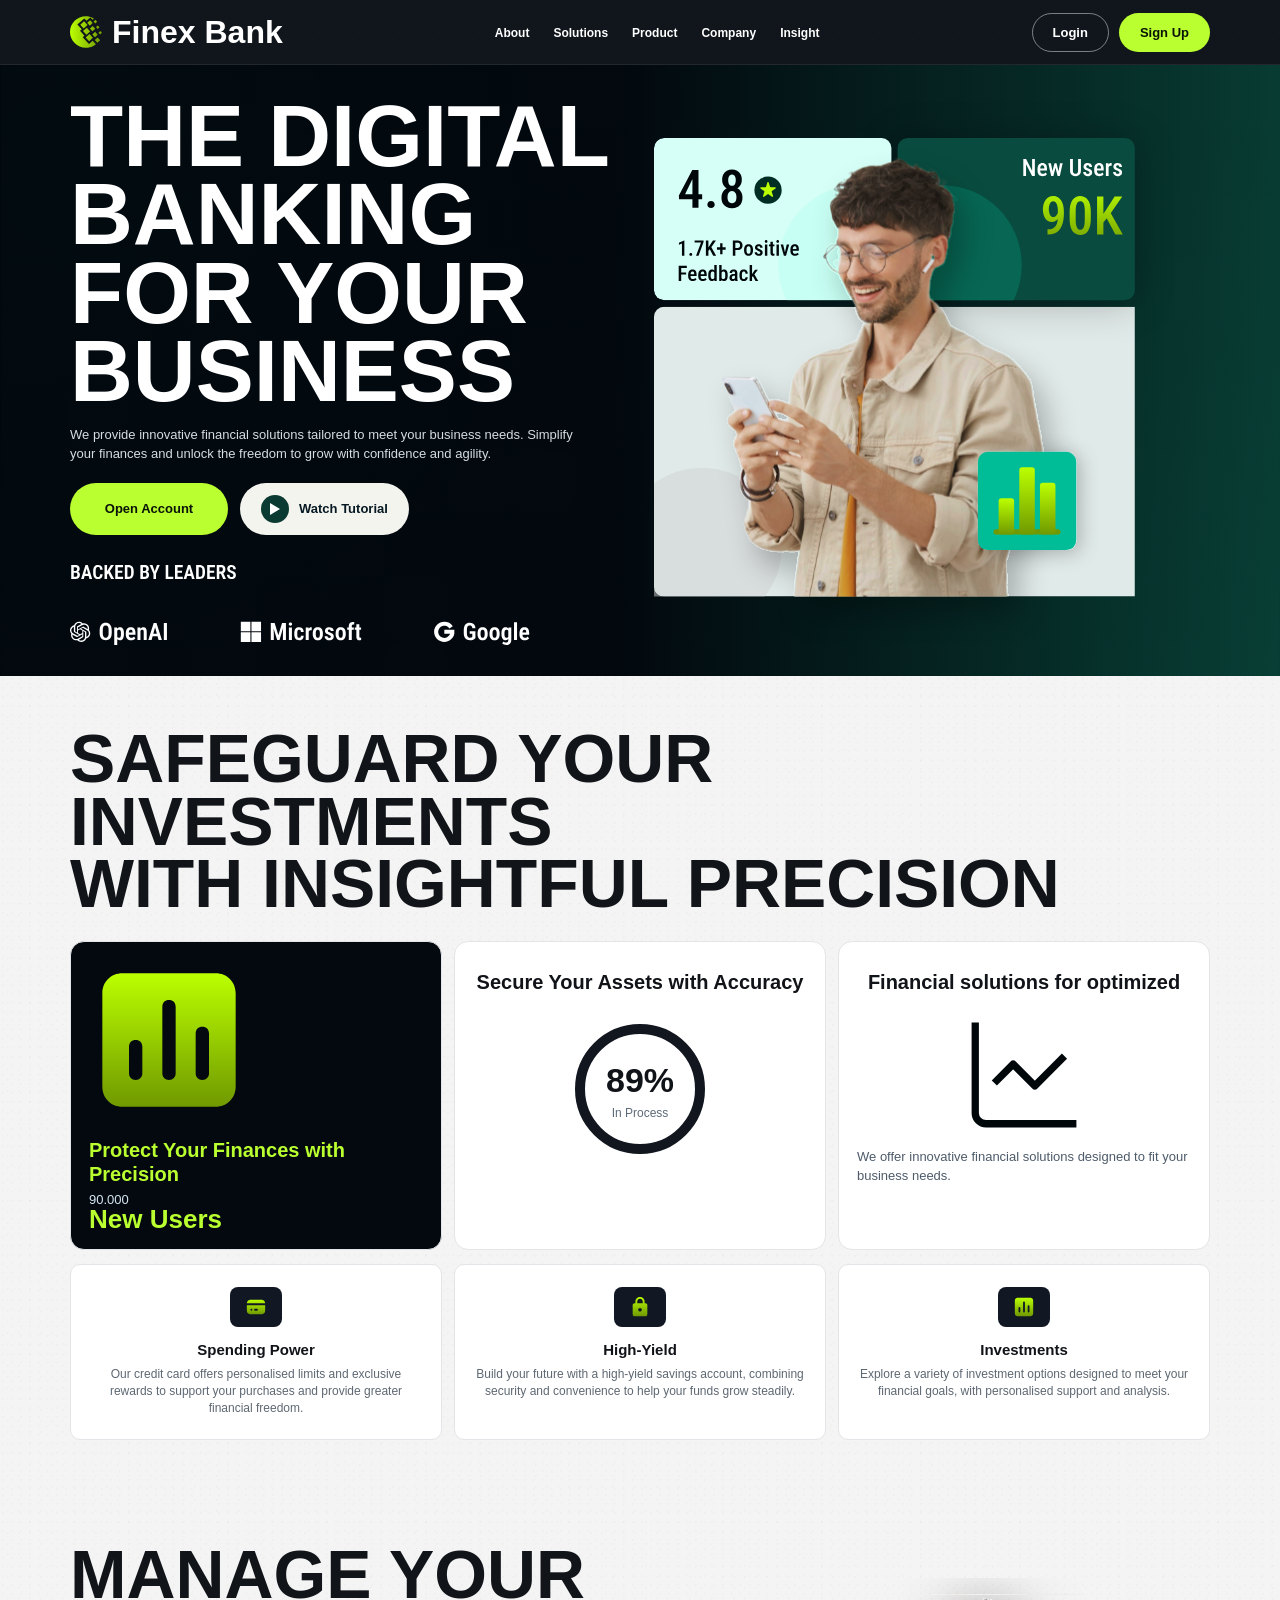
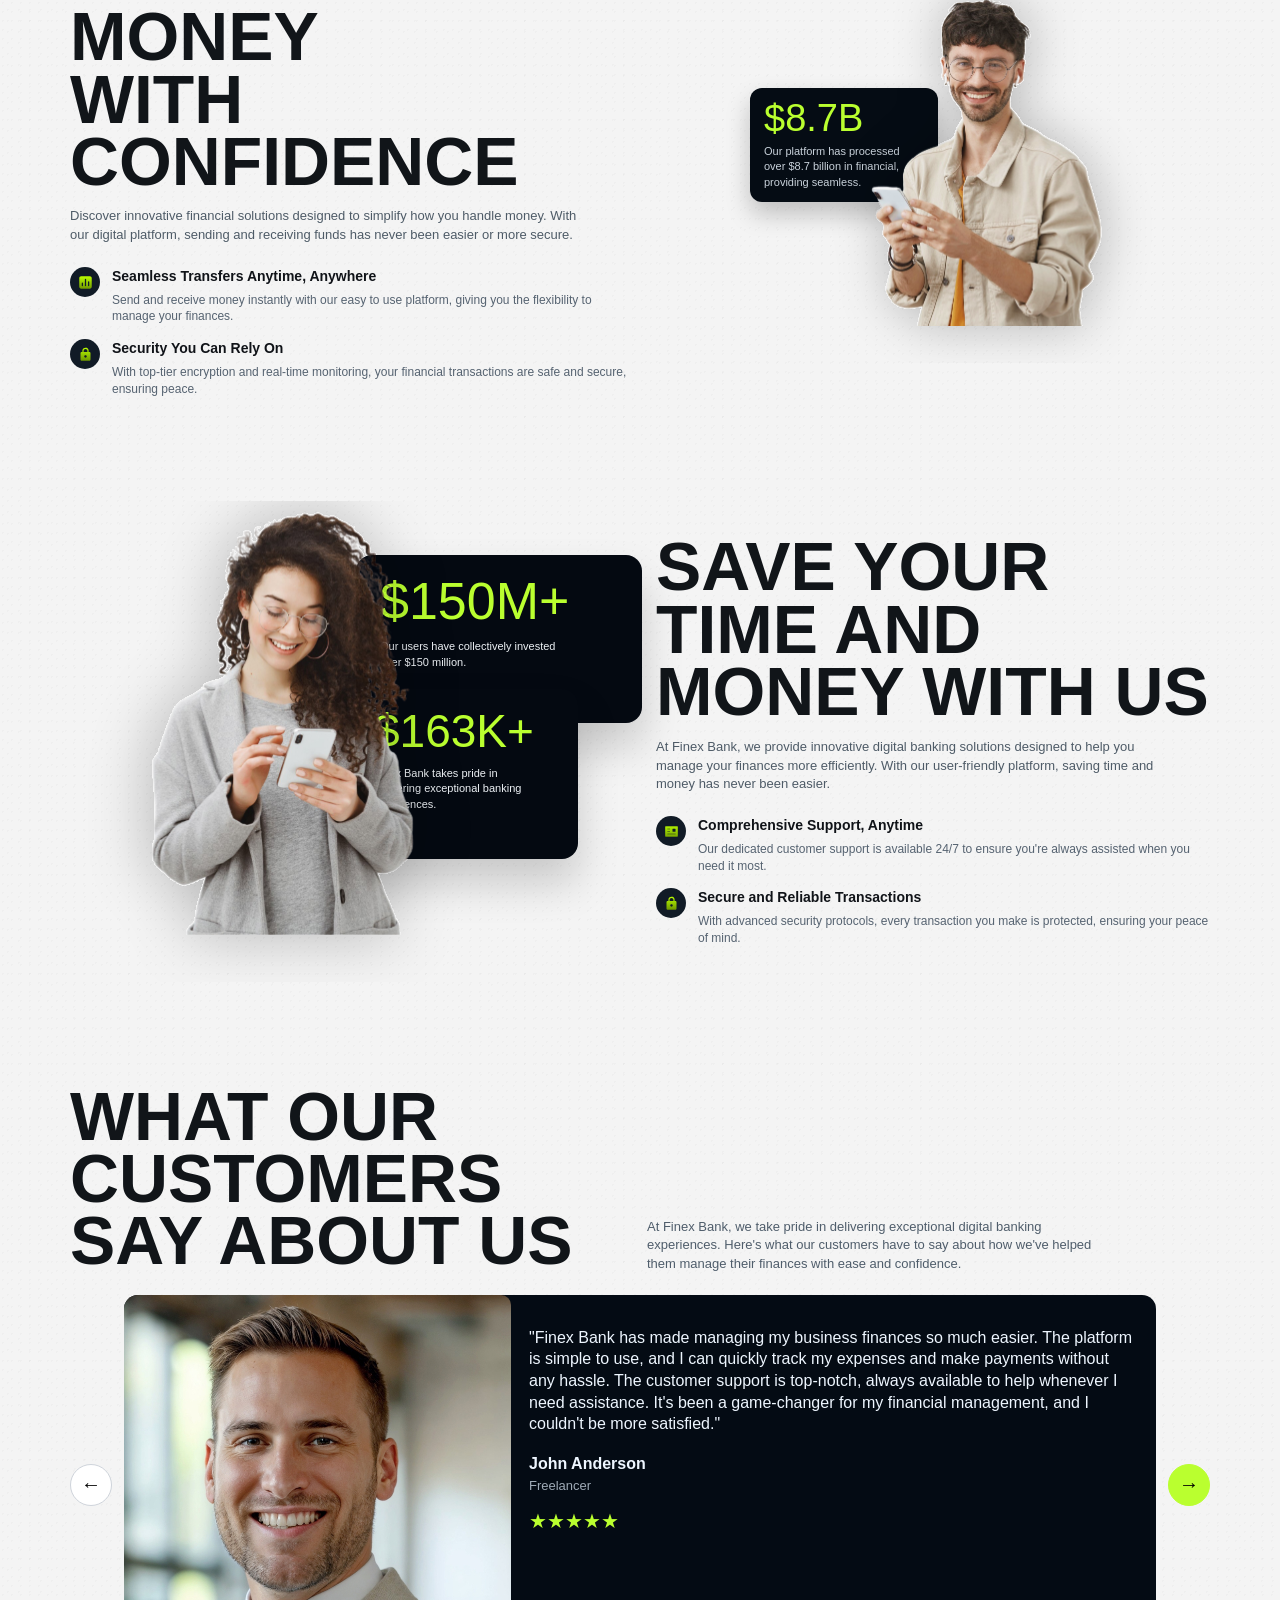
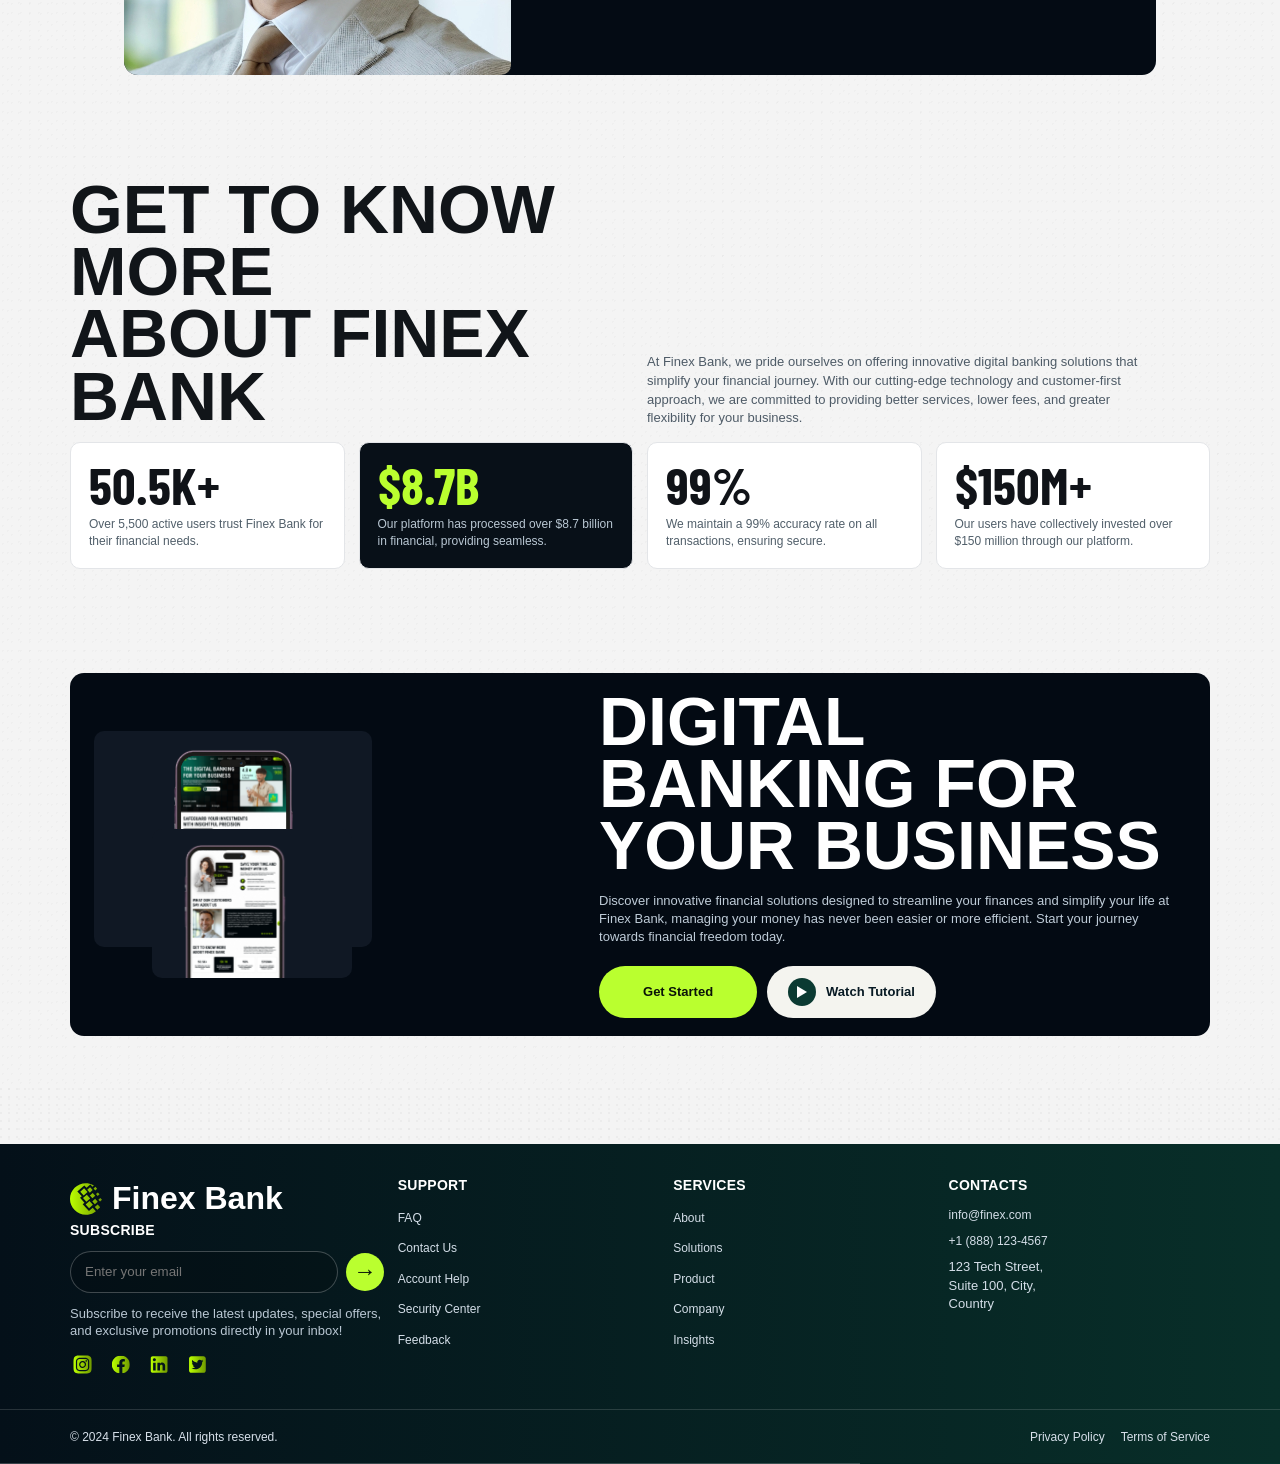
==== 1 Year/web/index.html @ 8f3ebff6 "Add files via upload" ====
<!DOCTYPE html>
<html lang="en">
  <head>
    <meta charset="UTF-8" />
    <meta name="viewport" content="width=device-width, initial-scale=1.0" />
    <title>Finex Bank - Digital Banking For Your Business</title>
    <link rel="stylesheet" href="css/style.css" />
  </head>
  <body>
    <header class="site-header">
      <div class="container header-row">
        <a class="brand" href="#hero">
          <img src="images/logo-finex.svg" alt="Finex Bank" />
          <span>Finex Bank</span>
        </a>

        <nav class="main-nav" aria-label="Main navigation">
          <ul class="nav-list">
            <li><a href="#about">About</a></li>
            <li><a href="#solutions">Solutions</a></li>
            <li><a href="#product">Product</a></li>
            <li><a href="#company">Company</a></li>
            <li><a href="#insight">Insight</a></li>
          </ul>
        </nav>

        <div class="header-actions">
          <button class="button btn-outline" type="button">Login</button>
          <button class="button btn-primary" type="button">Sign Up</button>
        </div>
      </div>
    </header>

    <main>
      <section class="hero-section" id="hero" aria-labelledby="hero-heading">
        <div class="container hero-grid">

          <div class="hero-content">
            <h1 id="hero-heading">The Digital Banking<br>For Your Business</h1>
            <p class="hero-description">We provide innovative financial solutions tailored to meet your business needs. Simplify your finances and unlock the freedom to grow with confidence and agility.</p>
            <div class="hero-cta">
              <a class="button btn-primary btn-large" href="#contact">Open Account</a>
              <a class="button btn-watch" href="#insight">
                <span class="play-btn" aria-hidden="true">
                  <svg viewBox="0 0 10 12" width="10" height="12" fill="none" xmlns="http://www.w3.org/2000/svg">
                    <path d="M10 6L0 12V0L10 6Z" fill="white" />
                  </svg>
                </span>
                Watch Tutorial
              </a>
            </div>
            <img class="leaders-logos" src="images/hero-partners-logos.svg" alt="OpenAI, Microsoft and Google" />
          </div>

          <div class="hero-media">
            <img class="hero-image" src="images/hero-card-illustration.svg" alt="Finex Bank app and card" />
          </div>
        </div>
      </section>

      <section class="insight-section" id="insight" aria-labelledby="insight-heading">
        <div class="container">
          <h2 id="insight-heading">Safeguard Your Investments<br>With Insightful Precision</h2>

          <div class="insight-cards-row">
            <article class="insight-card insight-card-accent">
              <img src="images/icon-analytics.svg" alt="Bar chart analytics" class="card-chart-main" />
              <h3>Protect Your Finances with Precision</h3>
              <p class="stat-big">90.000<br><strong>New Users</strong></p>
            </article>

            <article class="insight-card">
              <h3>Secure Your Assets with Accuracy</h3>
              <div class="ring-block">
                <span class="ring-value">89%</span>
                <span class="ring-label">In Process</span>
              </div>
            </article>

            <article class="insight-card">
              <h3>Financial solutions for optimized</h3>
              <img src="images/icon-chart-line.svg" alt="Chart" class="card-chart-line" />
              <p>We offer innovative financial solutions designed to fit your business needs.</p>
            </article>
          </div>

          <div class="features-row">
            <article class="feat-item">
              <span class="feat-icon">
                <img src="images/icon-credit-card.svg" alt="" aria-hidden="true" />
              </span>
              <h3>Spending Power</h3>
              <p>Our credit card offers personalised limits and exclusive rewards to support your purchases and provide greater financial freedom.</p>
            </article>

            <article class="feat-item">
              <span class="feat-icon">
                <img src="images/icon-secure.svg" alt="" aria-hidden="true" />
              </span>
              <h3>High-Yield</h3>
              <p>Build your future with a high-yield savings account, combining security and convenience to help your funds grow steadily.</p>
            </article>

            <article class="feat-item">
              <span class="feat-icon">
                <img src="images/icon-analytics.svg" alt="" aria-hidden="true" />
              </span>
              <h3>Investments</h3>
              <p>Explore a variety of investment options designed to meet your financial goals, with personalised support and analysis.</p>
            </article>
          </div>
        </div>
      </section>

      <section class="manage-section" id="product" aria-labelledby="manage-heading">
        <div class="container two-col">
          <div class="col-text">
            <h2 id="manage-heading">Manage Your Money<br>With Confidence</h2>
            <p>Discover innovative financial solutions designed to simplify how you handle money. With our digital platform, sending and receiving funds has never been easier or more secure.</p>
            <ul class="icon-list">
              <li>
                <span class="icon-badge">
                  <img src="images/icon-analytics.svg" alt="" aria-hidden="true" />
                </span>
                <div>
                  <strong>Seamless Transfers Anytime, Anywhere</strong>
                  <p>Send and receive money instantly with our easy to use platform, giving you the flexibility to manage your finances.</p>
                </div>
              </li>
              <li>
                <span class="icon-badge">
                  <img src="images/icon-secure.svg" alt="" aria-hidden="true" />
                </span>
                <div>
                  <strong>Security You Can Rely On</strong>
                  <p>With top-tier encryption and real-time monitoring, your financial transactions are safe and secure, ensuring peace.</p>
                </div>
              </li>
            </ul>
          </div>

          <div class="col-media">
            <div class="media-card-wrap">
              <img src="images/solution-person.svg" alt="Person using digital banking app" />
              <div class="floating-badge badge-right">
                <p class="badge-amount">$8.7B</p>
                <p class="badge-desc">Our platform has processed over $8.7 billion in financial, providing seamless.</p>
              </div>
            </div>
          </div>
        </div>
      </section>

      <section class="save-section" id="solutions" aria-labelledby="save-heading">
        <div class="container two-col two-col-reverse">
          <div class="col-media">
            <div class="media-card-wrap">
              <img src="images/company-person.svg" alt="Happy client with mobile phone" />
              <div class="floating-badge badge-left-bottom">
                <p class="badge-amount">$150M+</p>
                <p class="badge-desc">Our users have collectively invested over $150 million.</p>
              </div>
              <div class="floating-badge badge-left-mid">
                <p class="badge-amount">$163K+</p>
                <p class="badge-desc">Finex Bank takes pride in delivering exceptional banking experiences.</p>
              </div>
            </div>
          </div>

          <div class="col-text">
            <h2 id="save-heading">Save Your Time And<br>Money With Us</h2>
            <p>At Finex Bank, we provide innovative digital banking solutions designed to help you manage your finances more efficiently. With our user-friendly platform, saving time and money has never been easier.</p>
            <ul class="icon-list">
              <li>
                <span class="icon-badge">
                  <img src="images/icon-id-card.svg" alt="" aria-hidden="true" />
                </span>
                <div>
                  <strong>Comprehensive Support, Anytime</strong>
                  <p>Our dedicated customer support is available 24/7 to ensure you're always assisted when you need it most.</p>
                </div>
              </li>
              <li>
                <span class="icon-badge">
                  <img src="images/icon-secure.svg" alt="" aria-hidden="true" />
                </span>
                <div>
                  <strong>Secure and Reliable Transactions</strong>
                  <p>With advanced security protocols, every transaction you make is protected, ensuring your peace of mind.</p>
                </div>
              </li>
            </ul>
          </div>
        </div>
      </section>

      <section class="testimonial-section" id="company" aria-labelledby="testimonial-heading">
        <div class="container">
          <div class="testimonial-intro">
            <h2 id="testimonial-heading">What Our Customers<br>Say About Us</h2>
            <p>At Finex Bank, we take pride in delivering exceptional digital banking experiences. Here's what our customers have to say about how we've helped them manage their finances with ease and confidence.</p>
          </div>

          <div class="testimonial-carousel">
            <button class="carousel-arrow arrow-prev" type="button" aria-label="Previous testimonial">&#8592;</button>
            <article class="testimonial-card">
              <div class="testimonial-photo-wrap">
                <img src="images/testimonial-client.svg" alt="John Anderson, satisfied Finex Bank client" />
              </div>
              <div class="testimonial-body">
                <blockquote>
                  <p>"Finex Bank has made managing my business finances so much easier. The platform is simple to use, and I can quickly track my expenses and make payments without any hassle. The customer support is top-notch, always available to help whenever I need assistance. It's been a game-changer for my financial management, and I couldn't be more satisfied."</p>
                </blockquote>
                <div class="testimonial-author">
                  <strong>John Anderson</strong>
                  <span>Freelancer</span>
                </div>
                <div class="star-row" role="img" aria-label="Rating: 5 out of 5 stars">
                  <span aria-hidden="true">&#9733;&#9733;&#9733;&#9733;&#9733;</span>
                </div>
              </div>
            </article>
            <button class="carousel-arrow arrow-next" type="button" aria-label="Next testimonial">&#8594;</button>
          </div>
        </div>
      </section>

      <section class="about-section" id="about" aria-labelledby="about-heading">
        <div class="container">
          <div class="about-head">
            <div class="col-text">
              <h2 id="about-heading">Get To Know More<br>About Finex Bank</h2>
              <p>At Finex Bank, we pride ourselves on offering innovative digital banking solutions that simplify your financial journey. With our cutting-edge technology and customer-first approach, we are committed to providing better services, lower fees, and greater flexibility for your business.</p>
            </div>
          </div>

          <div class="stats-grid">
            <article class="stat-card">
              <h3>50.5K+</h3>
              <p>Over 5,500 active users trust Finex Bank for their financial needs.</p>
            </article>
            <article class="stat-card stat-card-green">
              <h3>$8.7B</h3>
              <p>Our platform has processed over $8.7 billion in financial, providing seamless.</p>
            </article>
            <article class="stat-card">
              <h3>99%</h3>
              <p>We maintain a 99% accuracy rate on all transactions, ensuring secure.</p>
            </article>
            <article class="stat-card">
              <h3>$150M+</h3>
              <p>Our users have collectively invested over $150 million through our platform.</p>
            </article>
          </div>
        </div>
      </section>

      <section class="cta-section" id="contact" aria-labelledby="cta-heading">
        <div class="container cta-grid">
          <div class="cta-phones">
            <img src="images/contact-phone-primary.svg" alt="Finex Bank app on iPhone" />
            <img src="images/contact-phone-secondary.svg" alt="Finex Bank app on second device" />
          </div>
          <div class="cta-text">
            <h2 id="cta-heading">Digital Banking For<br>Your Business</h2>
            <p>Discover innovative financial solutions designed to streamline your finances and simplify your life at Finex Bank, managing your money has never been easier or more efficient. Start your journey towards financial freedom today.</p>
            <div class="cta-buttons">
              <a class="button btn-primary btn-large" href="#contact">Get Started</a>
              <a class="button btn-watch" href="#insight">
                <span class="play-btn" aria-hidden="true">
                  <svg viewBox="0 0 10 12" width="10" height="12" fill="none" xmlns="http://www.w3.org/2000/svg">
                    <path d="M10 6L0 12V0L10 6Z" fill="white" />
                  </svg>
                </span>
                Watch Tutorial
              </a>
            </div>
          </div>
        </div>
      </section>

    </main>

    <footer class="site-footer">
      <div class="container footer-top">
        <div class="footer-brand">
          <a class="brand" href="#hero">
            <img src="images/footer-logo-icon.svg" alt="Finex Bank" />
            <span>Finex Bank</span>
          </a>
          <h2 class="footer-col-title">Subscribe</h2>
          <form class="subscribe-form" action="#" method="post">
            <label class="sr-only" for="subscribe-email">Email address</label>
            <input id="subscribe-email" name="email" type="email" placeholder="Enter your email" required />
            <button class="subscribe-arrow" type="submit" aria-label="Submit email">&#8594;</button>
          </form>
          <p class="subscribe-note">Subscribe to receive the latest updates, special offers, and exclusive promotions directly in your inbox!</p>
          <img class="footer-socials-left" src="images/footer-social-icons.svg" alt="Instagram, Facebook, LinkedIn, and X" />
        </div>

        <nav class="footer-col" aria-label="Support links">
          <h2 class="footer-col-title">Support</h2>
          <ul>
            <li><a href="#">FAQ</a></li>
            <li><a href="#">Contact Us</a></li>
            <li><a href="#">Account Help</a></li>
            <li><a href="#">Security Center</a></li>
            <li><a href="#">Feedback</a></li>
          </ul>
        </nav>

        <nav class="footer-col" aria-label="Services links">
          <h2 class="footer-col-title">Services</h2>
          <ul>
            <li><a href="#">About</a></li>
            <li><a href="#">Solutions</a></li>
            <li><a href="#">Product</a></li>
            <li><a href="#">Company</a></li>
            <li><a href="#">Insights</a></li>
          </ul>
        </nav>

        <div class="footer-col footer-contact-col">
          <h2 class="footer-col-title">Contacts</h2>
          <ul>
            <li><a href="mailto:info@finex.com">info@finex.com</a></li>
            <li><a href="tel:+18881234567">+1 (888) 123-4567</a></li>
            <li>123 Tech Street,<br>Suite 100, City,<br>Country</li>
          </ul>
        </div>
      </div>

      <div class="footer-bottom">
        <div class="container footer-bottom-row">
          <p>&#169; 2024 Finex Bank. All rights reserved.</p>
          <nav aria-label="Legal links">
            <a href="#">Privacy Policy</a>
            <a href="#">Terms of Service</a>
          </nav>
        </div>
      </div>
    </footer>

  </body>
</html>
---- 1 Year/web/css/style.css ----
@font-face {
  font-family: "Manrope";
  src: url("../fonts/Manrope-Regular.ttf") format("truetype");
  font-weight: 400;
  font-style: normal;
  font-display: swap;
}

@font-face {
  font-family: "Manrope";
  src: url("../fonts/Manrope-Medium.ttf") format("truetype");
  font-weight: 500;
  font-style: normal;
  font-display: swap;
}

@font-face {
  font-family: "Manrope";
  src: url("../fonts/Manrope-SemiBold.ttf") format("truetype");
  font-weight: 600;
  font-style: normal;
  font-display: swap;
}

@font-face {
  font-family: "Manrope";
  src: url("../fonts/Manrope-Bold.ttf") format("truetype");
  font-weight: 700;
  font-style: normal;
  font-display: swap;
}

@font-face {
  font-family: "Manrope";
  src: url("../fonts/Manrope-ExtraBold.ttf") format("truetype");
  font-weight: 800;
  font-style: normal;
  font-display: swap;
}

@font-face {
  font-family: "Barlow Condensed";
  src: url("../fonts/BarlowCondensed-SemiBold.ttf") format("truetype");
  font-weight: 600;
  font-style: normal;
  font-display: swap;
}

@font-face {
  font-family: "Barlow Condensed";
  src: url("../fonts/BarlowCondensed-Bold.ttf") format("truetype");
  font-weight: 700;
  font-style: normal;
  font-display: swap;
}

@font-face {
  font-family: "Barlow Condensed";
  src: url("../fonts/BarlowCondensed-ExtraBold.ttf") format("truetype");
  font-weight: 800;
  font-style: normal;
  font-display: swap;
}

:root {
  --dark-bg: #02070d;
  --dark-soft: #071421;
  --light-bg: #f4f4f4;
  --card-bg: #ffffff;
  --text-dark: #101318;
  --text-light: #ffffff;
  --text-muted: #aeb6c2;
  --green: #baff2f;
  --green-deep: #8bcf00;
  --line: #e3e5e8;
  --focus: #3bb7f2;
  --radius-lg: 14px;
  --radius-md: 10px;
}

* {
  box-sizing: border-box;
}

html,
body {
  margin: 0;
  padding: 0;
}

body {
  background-color: var(--light-bg);
  background-image:
    radial-gradient(circle at 10% 10%, rgba(0, 0, 0, 0.03) 1px, transparent 1px),
    radial-gradient(circle at 90% 90%, rgba(0, 0, 0, 0.02) 1px, transparent 1px);
  background-size: 8px 8px, 10px 10px;
  color: var(--text-dark);
  font-family: "Manrope", sans-serif;
  line-height: 1.4;
}

img {
  max-width: 100%;
  height: auto;
  display: block;
}

a {
  color: inherit;
}

.container {
  width: min(1140px, calc(100% - 48px));
  margin: 0 auto;
}

.sr-only {
  position: absolute;
  width: 1px;
  height: 1px;
  padding: 0;
  margin: -1px;
  overflow: hidden;
  clip: rect(0, 0, 0, 0);
  white-space: nowrap;
  border: 0;
}

/*HEADER*/
.site-header {
  position: sticky;
  top: 0;
  z-index: 100;
  background: rgba(2, 8, 14, 0.94);
  border-bottom: 1px solid rgba(255, 255, 255, 0.08);
}

.header-row {
  min-height: 64px;
  display: flex;
  align-items: center;
  justify-content: space-between;
  gap: 20px;
}

.brand {
  display: inline-flex;
  align-items: center;
  gap: 10px;
  text-decoration: none;
  color: var(--text-light);
  font-weight: 700;
  font-size: 32px;
}

.brand img {
  width: 32px;
  height: 32px;
}

.nav-list {
  display: flex;
  align-items: center;
  gap: 24px;
  list-style: none;
  margin: 0;
  padding: 0;
}

.nav-list a {
  text-decoration: none;
  color: var(--text-light);
  font-size: 12px;
  font-weight: 600;
  transition: color 0.25s ease;
}

.nav-list a:hover,
.nav-list a:focus-visible,
.nav-list a:active {
  color: var(--green);
}

.header-actions {
  display: flex;
  gap: 10px;
}

.button {
  border: 1px solid transparent;
  border-radius: 999px;
  padding: 11px 20px;
  text-decoration: none;
  font-size: 13px;
  font-weight: 700;
  cursor: pointer;
  display: inline-flex;
  align-items: center;
  justify-content: center;
  transition: background-color 0.25s ease, color 0.25s ease, border-color 0.25s ease, transform 0.25s ease;
}

.button:focus-visible,
input:focus-visible,
.carousel-arrow:focus-visible {
  outline: 2px solid var(--focus);
  outline-offset: 2px;
}

.btn-outline {
  background: transparent;
  border-color: rgba(255, 255, 255, 0.45);
  color: var(--text-light);
}

.btn-outline:hover,
.btn-outline:focus-visible,
.btn-outline:active {
  background: rgba(255, 255, 255, 0.1);
}

.btn-primary {
  background: var(--green);
  color: #0a1308;
}

.btn-primary:hover,
.btn-primary:focus-visible,
.btn-primary:active {
  background: #d0ff67;
  transform: translateY(-1px);
}

.btn-large {
  min-width: 158px;
}

.btn-watch {
  background: #f4f4ef;
  color: #071923;
}

.btn-watch:hover,
.btn-watch:focus-visible,
.btn-watch:active {
  background: #ffffff;
}

.play-btn {
  width: 28px;
  height: 28px;
  border-radius: 50%;
  margin-right: 10px;
  background: #0b3a32;
  display: inline-flex;
  align-items: center;
  justify-content: center;
}

/*HERO*/
.hero-section {
  background: linear-gradient(90deg, rgba(2, 8, 14, 0.95) 48%, rgba(8, 62, 53, 0.95) 100%);
  background-image: linear-gradient(90deg, rgba(2, 8, 14, 0.95) 48%, rgba(8, 62, 53, 0.95) 100%), url("../images/hero-background.svg");
  background-repeat: no-repeat;
  background-size: cover;
  color: var(--text-light);
  padding: 32px 0 30px;
}

.hero-grid {
  display: grid;
  grid-template-columns: 1fr 1fr;
  gap: 28px;
  align-items: center;
}

.hero-content h1 {
  margin: 0;
  font-family: "Barlow Condensed", sans-serif;
  font-weight: 800;
  text-transform: uppercase;
  font-size: clamp(52px, 6.8vw, 96px);
  line-height: 0.9;
}

.hero-description {
  max-width: 510px;
  margin: 16px 0 0;
  font-size: 13px;
  color: #d7dce4;
}

.hero-cta {
  display: flex;
  gap: 12px;
  margin-top: 20px;
}

.leaders-logos {
  margin-top: 26px;
  width: min(460px, 100%);
}

.hero-media {
  justify-self: end;
}

.hero-image {
  width: min(100%, 520px);
}

/*WHITE BLOCKS*/
.insight-section,
.manage-section,
.save-section,
.testimonial-section,
.about-section,
.cta-section {
  background-color: var(--light-bg);
  background-image:
    radial-gradient(circle at 30% 30%, rgba(0, 0, 0, 0.02) 1px, transparent 1px),
    radial-gradient(circle at 70% 70%, rgba(0, 0, 0, 0.018) 1px, transparent 1px);
  background-size: 9px 9px, 11px 11px;
  padding: 52px 0;
}

.insight-section h2,
.manage-section h2,
.save-section h2,
.testimonial-section h2,
.about-section h2 {
  margin: 0;
  font-family: "Barlow Condensed", sans-serif;
  font-weight: 800;
  text-transform: uppercase;
  font-size: clamp(48px, 5.3vw, 74px);
  line-height: 0.92;
  color: #111519;
}

.cta-section h2 {
  margin: 0;
  font-family: "Barlow Condensed", sans-serif;
  font-weight: 800;
  text-transform: uppercase;
  font-size: clamp(48px, 5.3vw, 74px);
  line-height: 0.92;
  color: var(--text-light);
}

.insight-cards-row {
  margin-top: 26px;
  display: grid;
  grid-template-columns: repeat(3, minmax(0, 1fr));
  gap: 12px;
}

.insight-card {
  background: #ffffff;
  border: 1px solid var(--line);
  border-radius: var(--radius-lg);
  padding: 18px;
  min-height: 252px;
  display: flex;
  flex-direction: column;
  align-items: center;
}

.insight-card-accent {
  background: #03090f;
  color: #f0f6ff;
  align-items: flex-start;
}

.insight-card .card-icon {
  width: 42px;
  height: 42px;
}

.card-chart-main {
  width: calc(100% + 0px);
  align-self: stretch;
  height: 160px;
  object-fit: contain;
  object-position: left bottom;
  margin-bottom: 8px;
}

.card-chart-line {
  width: 100%;
  max-height: 130px;
  object-fit: contain;
  display: block;
  margin: 8px 0;
}

.insight-card h3 {
  margin: 10px 0 8px;
  font-size: 20px;
  font-family: "Manrope", sans-serif;
  font-weight: 700;
  line-height: 1.2;
  text-align: center;
  text-transform: none;
}

.insight-card-accent h3 {
  color: var(--green);
  text-align: left;
}

.insight-card p {
  margin: 0;
  color: #4d5b6a;
  font-size: 13px;
}

.insight-card-accent p {
  color: #d6e6f2;
}

.stat-big {
  margin-top: 26px;
  font-size: 52px;
  line-height: 0.95;
}

.stat-big strong {
  color: var(--green);
  font-size: 26px;
  font-weight: 800;
}

.ring-block {
  margin-top: 22px;
  width: 130px;
  height: 130px;
  border-radius: 50%;
  border: 10px solid #11161f;
  display: flex;
  flex-direction: column;
  align-items: center;
  justify-content: center;
}

.ring-value {
  font-size: 34px;
  font-weight: 800;
}

.ring-label {
  font-size: 12px;
  color: #5d6b78;
}

.features-row {
  margin-top: 14px;
  display: grid;
  grid-template-columns: repeat(3, minmax(0, 1fr));
  gap: 12px;
}

.feat-item {
  border: 1px solid var(--line);
  border-radius: var(--radius-md);
  background: #ffffff;
  padding: 22px 18px;
  display: flex;
  flex-direction: column;
  align-items: center;
  text-align: center;
  gap: 0;
}

.feat-icon {
  width: 52px;
  height: 40px;
  border-radius: 8px;
  background: #111824;
  display: inline-flex;
  align-items: center;
  justify-content: center;
  flex-shrink: 0;
}

.feat-icon img {
  width: 22px;
  height: 22px;
}

.feat-item h3 {
  margin: 12px 0 0;
  font-size: 15px;
  text-align: center;
}

.feat-item p {
  margin: 6px 0 0;
  font-size: 12px;
  color: #5e6872;
  text-align: center;
}

/*TWO COLUMN CONTENT*/
.two-col {
  display: grid;
  grid-template-columns: 1fr 1fr;
  gap: 14px;
  align-items: center;
}

.two-col-reverse .col-media {
  order: 1;
}

.two-col-reverse .col-text {
  order: 2;
}

.col-text > p {
  margin-top: 14px;
  font-size: 13px;
  line-height: 1.45;
  color: #4e5b67;
  max-width: 510px;
}

.icon-list {
  list-style: none;
  margin: 22px 0 0;
  padding: 0;
  display: grid;
  gap: 14px;
}

.icon-list li {
  display: flex;
  gap: 12px;
}

.icon-badge {
  width: 30px;
  height: 30px;
  border-radius: 50%;
  background: #111b26;
  display: inline-flex;
  align-items: center;
  justify-content: center;
  flex-shrink: 0;
}

.icon-badge img {
  width: 15px;
  height: 15px;
}

.icon-list strong {
  display: block;
  font-size: 14px;
}

.icon-list p {
  margin: 5px 0 0;
  font-size: 12px;
  color: #566371;
}

.media-card-wrap {
  position: relative;
  overflow: visible;
  width: fit-content;
}

.media-card-wrap > img {
  border-radius: 0;
  max-width: 430px;
  display: block;
  position: relative;
  z-index: 3;
}

.col-media {
  display: flex;
}

.manage-section .col-media {
  justify-content: flex-end;
}

.save-section .col-media {
  justify-content: flex-start;
  align-items: flex-start;
}

.save-section .media-card-wrap {
  width: min(100%, 640px);
  padding-right: 142px;
}

.save-section .floating-badge {
  background: #040911;
  border-radius: 16px;
  box-shadow: 0 24px 42px rgba(0, 0, 0, 0.18);
}

.save-section .badge-amount {
  font-size: 52px;
  line-height: 0.88;
}

.save-section .badge-desc {
  margin: 14px 0 0;
  font-size: 11px;
  line-height: 1.4;
  color: #eef2f6;
}

.floating-badge {
  position: absolute;
  background: #050c14;
  color: #ffffff;
  border-radius: 12px;
  padding: 12px 14px;
  width: 188px;
  box-shadow: 0 12px 24px rgba(0, 0, 0, 0.22);
  z-index: 2;
}

.badge-right {
  top: 110px;
  left: -30px;
  z-index: 2;
}

.badge-left-bottom {
  top: 54px;
  right: 0;
  bottom: auto;
  left: auto;
  width: 286px;
  min-height: 168px;
  padding: 24px 24px 20px;
  z-index: 1;
}

.badge-left-mid {
  top: 188px;
  right: 64px;
  bottom: auto;
  left: auto;
  width: 224px;
  min-height: 170px;
  padding: 22px 20px 18px;
  z-index: 1;
}

.badge-left-mid .badge-amount {
  font-size: 46px;
}

.badge-left-bottom .badge-desc {
  max-width: 176px;
}

.badge-left-mid .badge-desc {
  max-width: 164px;
}

.badge-amount {
  margin: 0;
  color: var(--green);
  font-family: "Barlow Condensed", sans-serif;
  font-size: 38px;
  line-height: 0.95;
}

.badge-desc {
  margin: 8px 0 0;
  font-size: 11px;
  color: #c9d2db;
}

/*TESTIMONIAL*/
.testimonial-intro {
  display: grid;
  grid-template-columns: 1fr 1fr;
  gap: 14px;
  align-items: end;
}

.testimonial-intro p {
  margin: 0;
  color: #4f5d6b;
  font-size: 13px;
  max-width: 470px;
}

.testimonial-carousel {
  margin-top: 22px;
  display: grid;
  grid-template-columns: auto 1fr auto;
  gap: 12px;
  align-items: center;
}

.carousel-arrow {
  width: 42px;
  height: 42px;
  border-radius: 50%;
  border: 1px solid #cfd4db;
  background: #ffffff;
  cursor: pointer;
  font-size: 20px;
  transition: background-color 0.25s ease, border-color 0.25s ease, color 0.25s ease;
}

.arrow-next {
  background: var(--green);
  border-color: var(--green);
}

.carousel-arrow:hover,
.carousel-arrow:focus-visible,
.carousel-arrow:active {
  background: #d7f67a;
  border-color: #d7f67a;
}

.testimonial-card {
  border-radius: var(--radius-lg);
  overflow: hidden;
  display: grid;
  grid-template-columns: 0.75fr 1.25fr;
  background: #040b14;
  color: #eef6ff;
}

.testimonial-photo-wrap img {
  width: 100%;
  height: 100%;
  object-fit: cover;
}

.testimonial-body {
  padding: 16px 18px;
}

.testimonial-body blockquote {
  margin: 0;
  font-size: 16px;
  line-height: 1.35;
  font-weight: 500;
}

.testimonial-author {
  margin-top: 18px;
  display: grid;
  gap: 2px;
}

.testimonial-author span {
  color: #9faab6;
  font-size: 13px;
}

.star-row {
  margin-top: 12px;
  color: var(--green);
  font-size: 20px;
}

/*ABOUT STATS*/
.stats-grid {
  display: grid;
  grid-template-columns: repeat(4, minmax(0, 1fr));
  gap: 14px;
  margin-top: 14px;
}

.about-head {
  display: grid;
  grid-template-columns: 1fr 1fr;
  gap: 12px;
}

.about-head .col-text {
  grid-column: 1 / -1;
  display: grid;
  grid-template-columns: 1fr 1fr;
  gap: 14px;
  align-items: end;
}

.about-head .col-text p {
  margin: 0;
}

.stat-card {
  background: #ffffff;
  border: 1px solid var(--line);
  border-radius: var(--radius-md);
  padding: 18px;
}

.stat-card h3 {
  margin: 0;
  font-family: "Barlow Condensed", sans-serif;
  font-size: 52px;
  line-height: 0.9;
}

.stat-card p {
  margin: 8px 0 0;
  font-size: 12px;
  color: #515f6a;
}

.stat-card-green {
  background: #081018;
  color: #eff7ff;
}

.stat-card-green h3 {
  color: var(--green);
}

.stat-card-green p {
  color: #b9c7d3;
}

/*CTA*/
.cta-grid {
  background: #030a13;
  color: #f2f8ff;
  border-radius: var(--radius-lg);
  padding: 18px 24px;
  display: grid;
  grid-template-columns: 1fr 1.2fr;
  gap: 16px;
  align-items: center;
}

.cta-phones {
  display: grid;
  grid-template-columns: 1fr;
  gap: 0;
  max-width: 278px;
}

.cta-phones img {
  border-radius: 10px;
  background: #101824;
}

.cta-phones img + img {
  margin-top: -118px;
  margin-left: 58px;
  width: 72%;
}

.cta-text p {
  margin: 14px 0 0;
  color: #bfccd8;
  font-size: 13px;
}

.cta-buttons {
  margin-top: 20px;
  display: flex;
  gap: 10px;
  flex-wrap: wrap;
}

/*FOOTER*/
.site-footer {
  margin-top: 56px;
  background-image:
    linear-gradient(90deg, #041019 0%, #082f29 100%),
    url("../images/footer-shape.svg");
  background-repeat: no-repeat;
  background-size: cover, 420px;
  background-position: center, right bottom;
  color: #d7e0ea;
}

.footer-top {
  display: grid;
  grid-template-columns: 1.2fr 1fr 1fr 1fr;
  gap: 14px;
  padding: 32px 0;
}

.footer-brand .brand {
  color: #ffffff;
}

.footer-brand p {
  margin: 12px 0;
  font-size: 13px;
  max-width: 320px;
}

.subscribe-note {
  color: #b9c7d3;
  font-size: 12px;
  line-height: 1.35;
  margin: 10px 0 0;
  max-width: 360px;
}

.subscribe-form {
  display: flex;
  align-items: center;
  gap: 8px;
  max-width: 360px;
}

.subscribe-form input {
  width: 100%;
  min-height: 42px;
  border-radius: 999px;
  border: 1px solid rgba(255, 255, 255, 0.24);
  background: rgba(0, 0, 0, 0.15);
  color: #ffffff;
  padding: 0 14px;
  transition: border-color 0.25s ease, background-color 0.25s ease;
}

.subscribe-arrow {
  border: none;
  width: 38px;
  height: 38px;
  border-radius: 50%;
  flex-shrink: 0;
  background: var(--green);
  color: #081409;
  font-size: 23px;
  line-height: 1;
  cursor: pointer;
  transition: background-color 0.25s ease, transform 0.25s ease;
}

.subscribe-arrow:hover,
.subscribe-arrow:focus-visible,
.subscribe-arrow:active {
  background: #d5ff74;
  transform: translateX(1px);
}

.subscribe-form input:hover,
.subscribe-form input:focus-visible,
.subscribe-form input:active {
  border-color: #79cfff;
  background: rgba(0, 0, 0, 0.26);
}

.footer-col-title {
  margin: 0 0 10px;
  color: #ffffff;
  font-size: 14px;
  text-transform: uppercase;
  letter-spacing: 0.02em;
}

.footer-col ul {
  list-style: none;
  margin: 0;
  padding: 0;
  display: grid;
  gap: 8px;
}

.footer-col a {
  color: #d4dee8;
  text-decoration: none;
  font-size: 12px;
  transition: color 0.25s ease;
}

.footer-col a:hover,
.footer-col a:focus-visible,
.footer-col a:active {
  color: var(--green);
}

.footer-contact-col ul {
  color: #d4dee8;
  font-size: 13px;
}

.footer-socials-left {
  margin-top: 12px;
  width: 140px;
}

.footer-bottom {
  border-top: 1px solid rgba(255, 255, 255, 0.14);
}

.footer-bottom-row {
  min-height: 54px;
  display: flex;
  align-items: center;
  justify-content: space-between;
  gap: 12px;
}

.footer-bottom-row p {
  margin: 0;
  font-size: 12px;
}

.footer-bottom-row nav {
  display: flex;
  gap: 16px;
}

.footer-bottom-row a {
  text-decoration: none;
  font-size: 12px;
}

.footer-bottom-row a:hover,
.footer-bottom-row a:focus-visible,
.footer-bottom-row a:active {
  color: var(--green);
}

/*RESPONSIVE*/
@media (max-width: 1024px) {
  .hero-grid,
  .two-col,
  .testimonial-intro,
  .cta-grid,
  .footer-top {
    grid-template-columns: 1fr;
  }

  .hero-media {
    justify-self: start;
  }

  .insight-cards-row,
  .features-row,
  .stats-grid,
  .about-head .col-text {
    grid-template-columns: repeat(2, minmax(0, 1fr));
  }

  .media-card-wrap > img {
    max-width: 390px;
  }

  .testimonial-card {
    grid-template-columns: 1fr;
  }

  .badge-right {
    right: 14px;
  }

  .badge-left-bottom {
    top: 48px;
    right: 0;
    bottom: auto;
    left: auto;
    width: 256px;
    min-height: 164px;
  }

  .badge-left-mid {
    top: 156px;
    right: 42px;
    bottom: auto;
    left: auto;
    width: 204px;
    min-height: 160px;
  }

  .save-section .media-card-wrap {
    width: min(100%, 540px);
    padding-right: 112px;
  }

  .save-section .badge-amount {
    font-size: 44px;
  }

  .badge-left-mid .badge-amount {
    font-size: 40px;
  }

  .save-section .badge-desc {
    font-size: 10px;
  }

  .cta-phones img + img {
    margin-top: -96px;
    margin-left: 40px;
  }
}

@media (max-width: 768px) {
  .container {
    width: min(1200px, calc(100% - 24px));
  }

  .header-row {
    flex-wrap: wrap;
    justify-content: center;
    padding: 12px 0;
  }

  .nav-list {
    flex-wrap: wrap;
    justify-content: center;
  }

  .hero-cta,
  .cta-buttons {
    flex-direction: column;
  }

  .button,
  .header-actions {
    width: 100%;
  }

  .header-actions {
    display: grid;
    grid-template-columns: 1fr 1fr;
    gap: 10px;
  }

  .insight-cards-row,
  .features-row,
  .stats-grid,
  .cta-phones,
  .about-head .col-text {
    grid-template-columns: 1fr;
  }

  .testimonial-carousel {
    grid-template-columns: 1fr;
  }

  .carousel-arrow {
    display: none;
  }

  .floating-badge {
    position: static;
    margin-top: 12px;
    width: 100%;
  }

  .media-card-wrap > img {
    max-width: 100%;
  }

  .cta-phones img + img {
    margin-top: 8px;
    margin-left: 0;
    width: 100%;
  }

  .site-footer {
    margin-top: 40px;
  }

  .footer-bottom-row {
    flex-direction: column;
    justify-content: center;
    padding: 10px 0;
  }
}

@media (max-width: 480px) {
  body {
    font-size: 14px;
  }

  .hero-section,
  .insight-section,
  .manage-section,
  .save-section,
  .testimonial-section,
  .about-section,
  .cta-section {
    padding: 42px 0;
  }

  .hero-content h1,
  .insight-section h2,
  .manage-section h2,
  .save-section h2,
  .testimonial-section h2,
  .about-section h2,
  .cta-section h2 {
    line-height: 1;
  }

  .stat-card h3,
  .insight-card h3,
  .badge-amount {
    font-size: 36px;
  }

  .brand {
    font-size: 26px;
  }
}
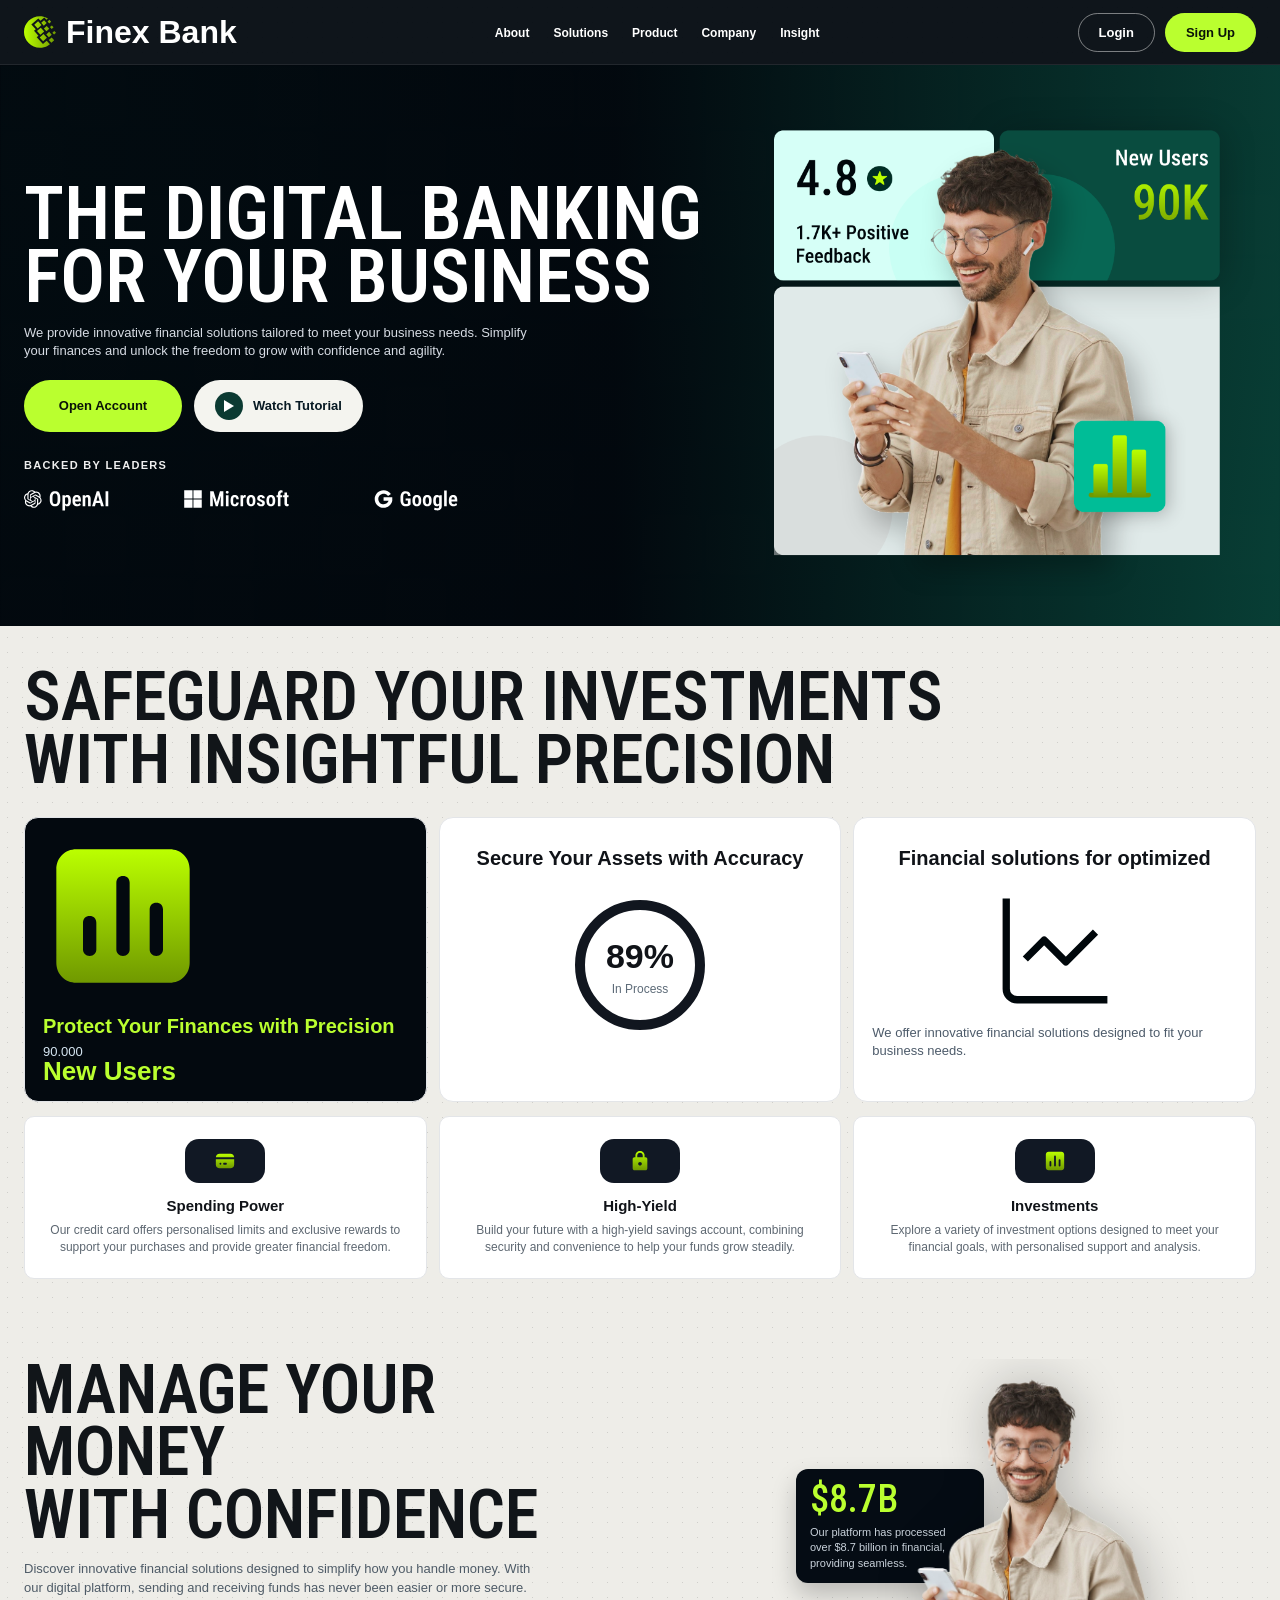
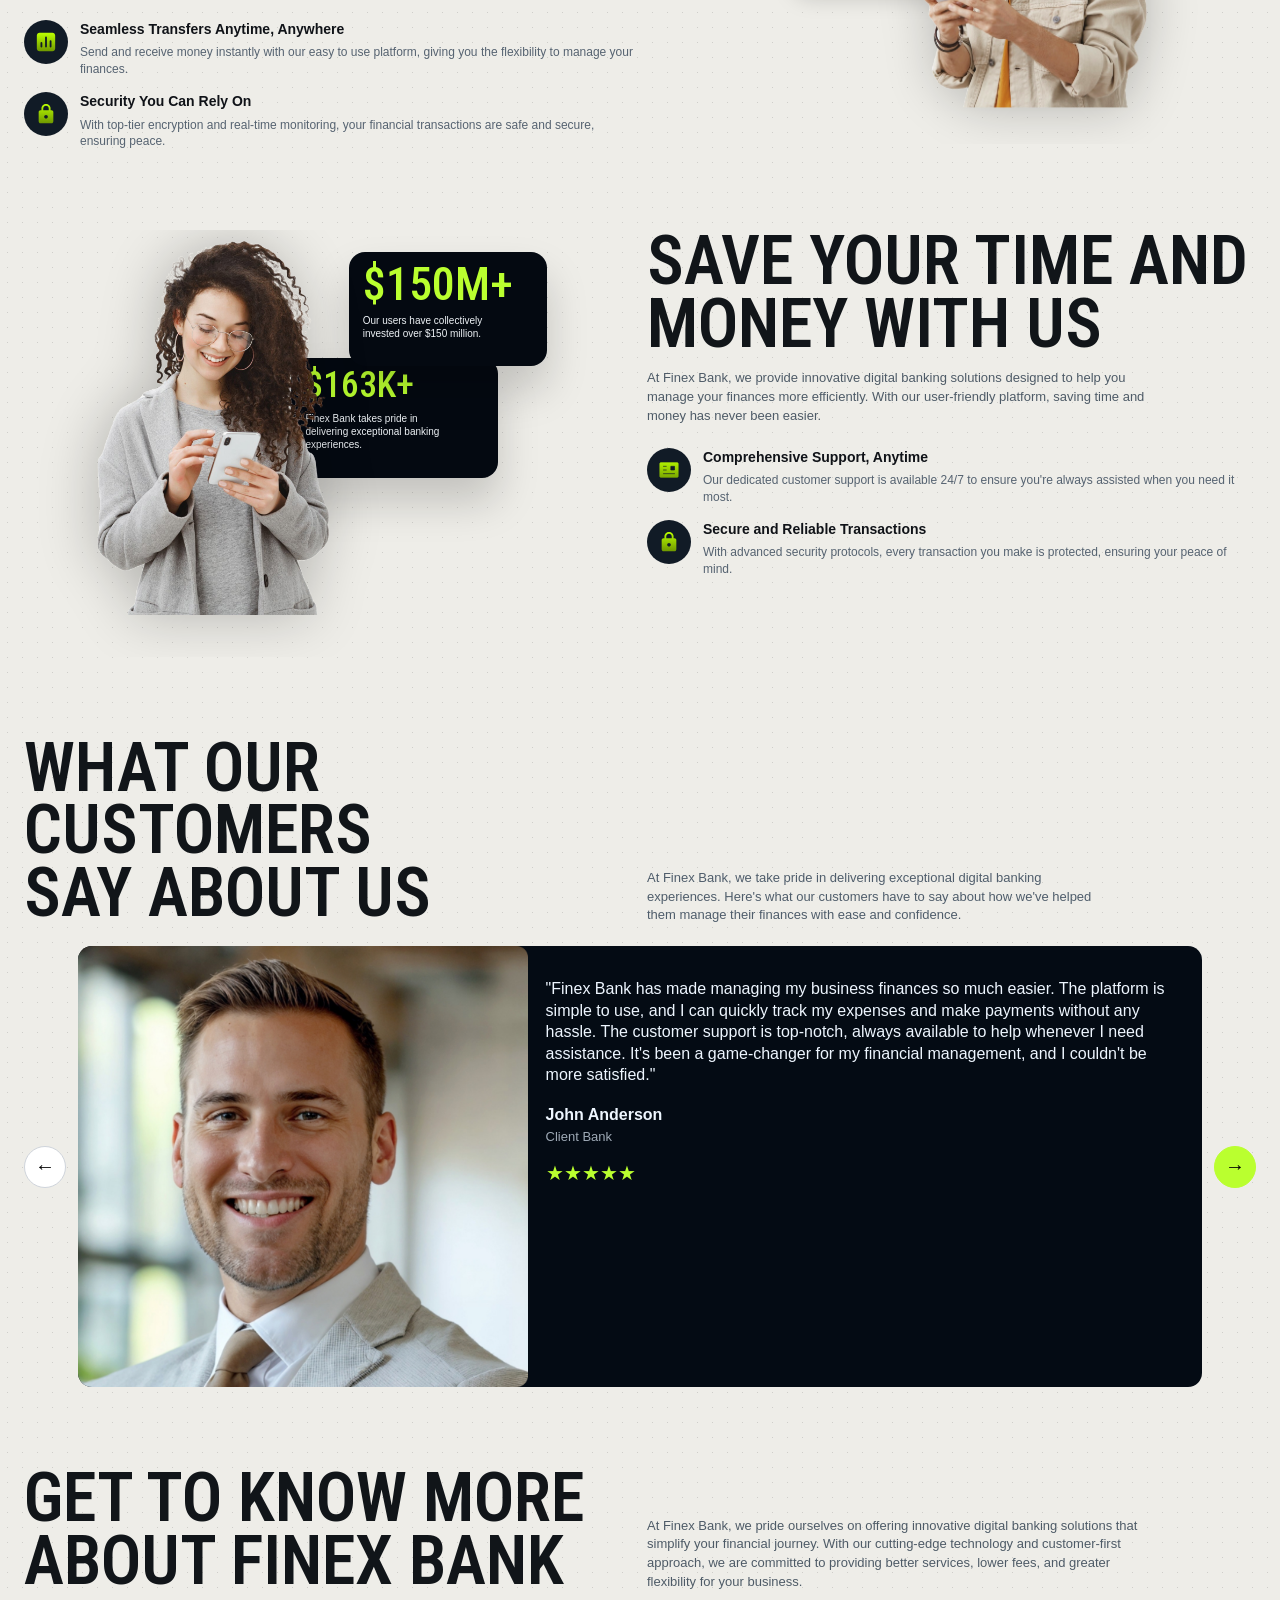
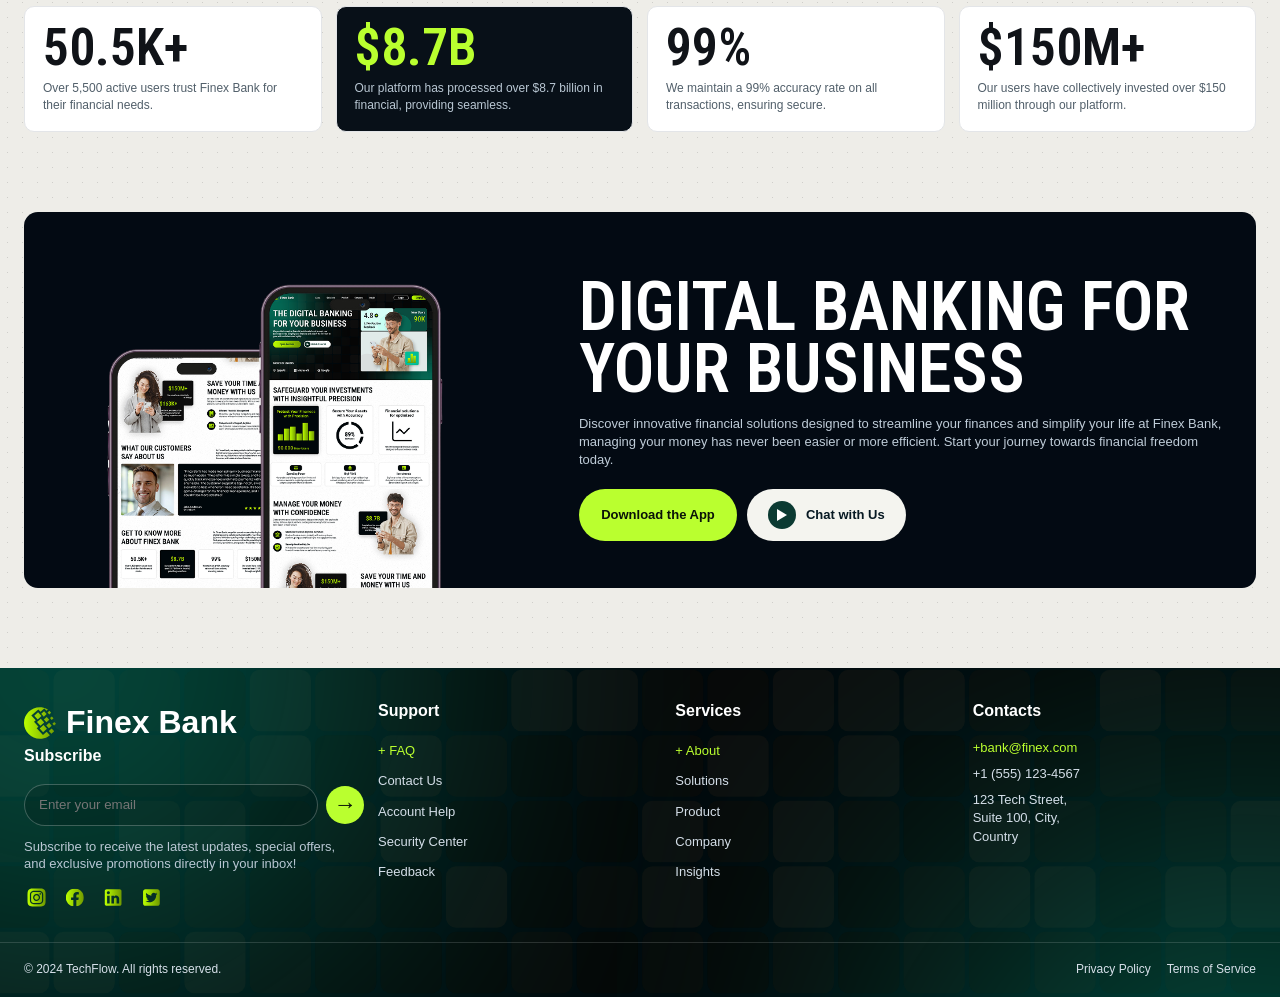
==== commit 0f2739f1: "Add files via upload" ====
--- a/1 Year/web/index.html
+++ b/1 Year/web/index.html
@@ -25,8 +25,8 @@
         </nav>
 
         <div class="header-actions">
-          <button class="button btn-outline" type="button">Login</button>
-          <button class="button btn-primary" type="button">Sign Up</button>
+          <button class="button btn-outline js-open-auth" type="button" data-auth-mode="login">Login</button>
+          <button class="button btn-primary js-open-auth" type="button" data-auth-mode="signup">Sign Up</button>
         </div>
       </div>
     </header>
@@ -49,11 +49,18 @@
                 Watch Tutorial
               </a>
             </div>
-            <img class="leaders-logos" src="images/hero-partners-logos.svg" alt="OpenAI, Microsoft and Google" />
+            <div class="leaders-block">
+              <p class="backed-by">Backed by leaders</p>
+              <div class="partner-logos">
+                <img src="images/logo-openai.svg" alt="OpenAI" />
+                <img src="images/logo-microsoft.svg" alt="Microsoft" />
+                <img src="images/logo-google.svg" alt="Google" />
+              </div>
+            </div>
           </div>
 
           <div class="hero-media">
-            <img class="hero-image" src="images/hero-card-illustration.svg" alt="Finex Bank app and card" />
+            <img class="hero-image" src="images/hero-card-illustration.png" alt="Finex Bank app and card" />
           </div>
         </div>
       </section>
@@ -141,7 +148,7 @@
 
           <div class="col-media">
             <div class="media-card-wrap">
-              <img src="images/solution-person.svg" alt="Person using digital banking app" />
+              <img src="images/solution-person.png" alt="Person using digital banking app" />
               <div class="floating-badge badge-right">
                 <p class="badge-amount">$8.7B</p>
                 <p class="badge-desc">Our platform has processed over $8.7 billion in financial, providing seamless.</p>
@@ -155,7 +162,7 @@
         <div class="container two-col two-col-reverse">
           <div class="col-media">
             <div class="media-card-wrap">
-              <img src="images/company-person.svg" alt="Happy client with mobile phone" />
+              <img src="images/company-person.png" alt="Happy client with mobile phone" />
               <div class="floating-badge badge-left-bottom">
                 <p class="badge-amount">$150M+</p>
                 <p class="badge-desc">Our users have collectively invested over $150 million.</p>
@@ -205,7 +212,7 @@
             <button class="carousel-arrow arrow-prev" type="button" aria-label="Previous testimonial">&#8592;</button>
             <article class="testimonial-card">
               <div class="testimonial-photo-wrap">
-                <img src="images/testimonial-client.svg" alt="John Anderson, satisfied Finex Bank client" />
+                <img src="images/testimonial-client.png" alt="John Anderson, satisfied Finex Bank client" />
               </div>
               <div class="testimonial-body">
                 <blockquote>
@@ -213,7 +220,7 @@
                 </blockquote>
                 <div class="testimonial-author">
                   <strong>John Anderson</strong>
-                  <span>Freelancer</span>
+                  <span>Client Bank</span>
                 </div>
                 <div class="star-row" role="img" aria-label="Rating: 5 out of 5 stars">
                   <span aria-hidden="true">&#9733;&#9733;&#9733;&#9733;&#9733;</span>
@@ -258,21 +265,21 @@
       <section class="cta-section" id="contact" aria-labelledby="cta-heading">
         <div class="container cta-grid">
           <div class="cta-phones">
-            <img src="images/contact-phone-primary.svg" alt="Finex Bank app on iPhone" />
-            <img src="images/contact-phone-secondary.svg" alt="Finex Bank app on second device" />
+            <img src="images/contact-phone-primary.png" alt="Finex Bank app on iPhone" />
+            <img src="images/contact-phone-secondary.png" alt="Finex Bank app on second device" />
           </div>
           <div class="cta-text">
             <h2 id="cta-heading">Digital Banking For<br>Your Business</h2>
             <p>Discover innovative financial solutions designed to streamline your finances and simplify your life at Finex Bank, managing your money has never been easier or more efficient. Start your journey towards financial freedom today.</p>
             <div class="cta-buttons">
-              <a class="button btn-primary btn-large" href="#contact">Get Started</a>
+              <a class="button btn-primary btn-large" href="#contact">Download the App</a>
               <a class="button btn-watch" href="#insight">
                 <span class="play-btn" aria-hidden="true">
                   <svg viewBox="0 0 10 12" width="10" height="12" fill="none" xmlns="http://www.w3.org/2000/svg">
                     <path d="M10 6L0 12V0L10 6Z" fill="white" />
                   </svg>
                 </span>
-                Watch Tutorial
+                Chat with Us
               </a>
             </div>
           </div>
@@ -301,7 +308,7 @@
         <nav class="footer-col" aria-label="Support links">
           <h2 class="footer-col-title">Support</h2>
           <ul>
-            <li><a href="#">FAQ</a></li>
+            <li><a href="#">+ FAQ</a></li>
             <li><a href="#">Contact Us</a></li>
             <li><a href="#">Account Help</a></li>
             <li><a href="#">Security Center</a></li>
@@ -312,7 +319,7 @@
         <nav class="footer-col" aria-label="Services links">
           <h2 class="footer-col-title">Services</h2>
           <ul>
-            <li><a href="#">About</a></li>
+            <li><a href="#">+ About</a></li>
             <li><a href="#">Solutions</a></li>
             <li><a href="#">Product</a></li>
             <li><a href="#">Company</a></li>
@@ -323,8 +330,8 @@
         <div class="footer-col footer-contact-col">
           <h2 class="footer-col-title">Contacts</h2>
           <ul>
-            <li><a href="mailto:info@finex.com">info@finex.com</a></li>
-            <li><a href="tel:+18881234567">+1 (888) 123-4567</a></li>
+            <li><a href="mailto:bank@finex.com">+bank@finex.com</a></li>
+            <li><a href="tel:+15551234567">+1 (555) 123-4567</a></li>
             <li>123 Tech Street,<br>Suite 100, City,<br>Country</li>
           </ul>
         </div>
@@ -332,7 +339,7 @@
 
       <div class="footer-bottom">
         <div class="container footer-bottom-row">
-          <p>&#169; 2024 Finex Bank. All rights reserved.</p>
+          <p>&#169; 2024 TechFlow. All rights reserved.</p>
           <nav aria-label="Legal links">
             <a href="#">Privacy Policy</a>
             <a href="#">Terms of Service</a>
@@ -341,5 +348,64 @@
       </div>
     </footer>
 
+    <div class="auth-modal" data-auth-modal="login" hidden>
+      <div class="auth-modal__backdrop" data-auth-close></div>
+      <div class="auth-modal__panel" role="dialog" aria-modal="true" aria-label="Login window">
+        <button class="auth-modal__close" type="button" aria-label="Close login window" data-auth-close>&#10005;</button>
+
+        <h2 class="auth-modal__title">Welcome Back</h2>
+        <p class="auth-modal__subtitle">Access your Finex account securely and manage your business finances.</p>
+
+        <form class="auth-form" data-auth-form="login">
+          <label class="auth-label" for="login-email">Business Email</label>
+          <input class="auth-input" id="login-email" name="email" type="email" autocomplete="email" required />
+
+          <label class="auth-label" for="login-password">Password</label>
+          <input class="auth-input" id="login-password" name="password" type="password" autocomplete="current-password" minlength="8" required />
+
+          <button class="button btn-primary auth-submit" type="submit">Login to Finex</button>
+        </form>
+
+        <p class="auth-switch">
+          New to Finex?
+          <button class="auth-switch__button" type="button" data-auth-switch="signup">Create account</button>
+        </p>
+
+        <p class="auth-feedback" aria-live="polite"></p>
+      </div>
+    </div>
+
+    <div class="auth-modal" data-auth-modal="signup" hidden>
+      <div class="auth-modal__backdrop" data-auth-close></div>
+      <div class="auth-modal__panel" role="dialog" aria-modal="true" aria-label="Sign up window">
+        <button class="auth-modal__close" type="button" aria-label="Close sign up window" data-auth-close>&#10005;</button>
+
+        <h2 class="auth-modal__title">Create Account</h2>
+        <p class="auth-modal__subtitle">Join Finex Bank and start managing your business finances in one place.</p>
+
+        <form class="auth-form" data-auth-form="signup">
+          <label class="auth-label" for="signup-full-name">Full Name</label>
+          <input class="auth-input" id="signup-full-name" name="fullName" type="text" autocomplete="name" minlength="2" required />
+
+          <label class="auth-label" for="signup-email">Business Email</label>
+          <input class="auth-input" id="signup-email" name="email" type="email" autocomplete="email" required />
+
+          <label class="auth-label" for="signup-password">Create Password</label>
+          <input class="auth-input" id="signup-password" name="password" type="password" autocomplete="new-password" minlength="8" required />
+
+          <button class="button btn-primary auth-submit" type="submit">Create Account</button>
+        </form>
+
+        <p class="auth-switch">
+          Already have an account?
+          <button class="auth-switch__button" type="button" data-auth-switch="login">Login</button>
+        </p>
+
+        <p class="auth-feedback" aria-live="polite"></p>
+      </div>
+    </div>
+
+    <script src="js/script.js"></script>
+
   </body>
 </html>
--- a/1 Year/web/css/style.css
+++ b/1 Year/web/css/style.css
@@ -39,25 +39,9 @@
 }
 
 @font-face {
-  font-family: "Barlow Condensed";
-  src: url("../fonts/BarlowCondensed-SemiBold.ttf") format("truetype");
-  font-weight: 600;
-  font-style: normal;
-  font-display: swap;
-}
-
-@font-face {
-  font-family: "Barlow Condensed";
-  src: url("../fonts/BarlowCondensed-Bold.ttf") format("truetype");
-  font-weight: 700;
-  font-style: normal;
-  font-display: swap;
-}
-
-@font-face {
-  font-family: "Barlow Condensed";
-  src: url("../fonts/BarlowCondensed-ExtraBold.ttf") format("truetype");
-  font-weight: 800;
+  font-family: "Roboto Condensed";
+  src: url("../fonts/RobotoCondensed-Variable.woff2") format("woff2");
+  font-weight: 100 900;
   font-style: normal;
   font-display: swap;
 }
@@ -89,11 +73,9 @@
 }
 
 body {
-  background-color: var(--light-bg);
-  background-image:
-    radial-gradient(circle at 10% 10%, rgba(0, 0, 0, 0.03) 1px, transparent 1px),
-    radial-gradient(circle at 90% 90%, rgba(0, 0, 0, 0.02) 1px, transparent 1px);
-  background-size: 8px 8px, 10px 10px;
+  background-color: #eeede8;
+  background-image: radial-gradient(circle, rgba(0, 0, 0, 0.13) 0.7px, transparent 0.7px);
+  background-size: 15px 15px;
   color: var(--text-dark);
   font-family: "Manrope", sans-serif;
   line-height: 1.4;
@@ -110,7 +92,7 @@
 }
 
 .container {
-  width: min(1140px, calc(100% - 48px));
+  width: min(1280px, calc(100% - 48px));
   margin: 0 auto;
 }
 
@@ -257,6 +239,140 @@
   justify-content: center;
 }
 
+/*AUTH MODAL*/
+body.auth-open {
+  overflow: hidden;
+}
+
+.auth-modal {
+  position: fixed;
+  inset: 0;
+  z-index: 200;
+  display: grid;
+  place-items: center;
+  padding: 20px;
+}
+
+.auth-modal[hidden] {
+  display: none;
+}
+
+.auth-modal__backdrop {
+  position: absolute;
+  inset: 0;
+  background: rgba(2, 8, 14, 0.72);
+  backdrop-filter: blur(2px);
+}
+
+.auth-modal__panel {
+  position: relative;
+  width: min(460px, 100%);
+  background: #050d17;
+  border: 1px solid rgba(255, 255, 255, 0.13);
+  border-radius: 18px;
+  padding: 22px 22px 20px;
+  color: #eef6ff;
+  box-shadow: 0 26px 56px rgba(0, 0, 0, 0.4);
+}
+
+.auth-modal__close {
+  position: absolute;
+  top: 10px;
+  right: 10px;
+  width: 32px;
+  height: 32px;
+  border: 1px solid rgba(255, 255, 255, 0.25);
+  border-radius: 999px;
+  background: rgba(255, 255, 255, 0.04);
+  color: #ffffff;
+  font-size: 16px;
+  cursor: pointer;
+}
+
+.auth-modal__close:hover,
+.auth-modal__close:focus-visible,
+.auth-modal__close:active {
+  background: rgba(255, 255, 255, 0.14);
+}
+
+.auth-modal__title {
+  margin: 0;
+  font-family: "Roboto Condensed", sans-serif;
+  font-weight: 600;
+  font-size: 42px;
+  line-height: 0.95;
+  text-transform: uppercase;
+}
+
+.auth-modal__subtitle {
+  margin: 10px 0 0;
+  font-size: 13px;
+  color: #becbda;
+  max-width: 380px;
+}
+
+.auth-form {
+  margin-top: 16px;
+  display: grid;
+  gap: 9px;
+}
+
+.auth-label {
+  font-size: 12px;
+  color: #d4deea;
+}
+
+.auth-input {
+  min-height: 42px;
+  border: 1px solid rgba(255, 255, 255, 0.2);
+  border-radius: 10px;
+  background: rgba(255, 255, 255, 0.05);
+  color: #ffffff;
+  padding: 0 12px;
+  font-size: 14px;
+}
+
+.auth-input:hover,
+.auth-input:focus-visible,
+.auth-input:active {
+  border-color: #79cfff;
+  background: rgba(255, 255, 255, 0.09);
+}
+
+.auth-submit {
+  margin-top: 8px;
+  min-height: 44px;
+}
+
+.auth-switch {
+  margin: 12px 0 0;
+  font-size: 12px;
+  color: #becbda;
+}
+
+.auth-switch__button {
+  border: none;
+  background: transparent;
+  color: var(--green);
+  font-size: 12px;
+  font-weight: 700;
+  cursor: pointer;
+  padding: 0;
+}
+
+.auth-switch__button:hover,
+.auth-switch__button:focus-visible,
+.auth-switch__button:active {
+  color: #d5ff74;
+}
+
+.auth-feedback {
+  min-height: 20px;
+  margin: 10px 0 0;
+  font-size: 12px;
+  color: #cde46a;
+}
+
 /*HERO*/
 .hero-section {
   background: linear-gradient(90deg, rgba(2, 8, 14, 0.95) 48%, rgba(8, 62, 53, 0.95) 100%);
@@ -269,18 +385,18 @@
 
 .hero-grid {
   display: grid;
-  grid-template-columns: 1fr 1fr;
+  grid-template-columns: 1.2fr 0.8fr;
   gap: 28px;
   align-items: center;
 }
 
 .hero-content h1 {
   margin: 0;
-  font-family: "Barlow Condensed", sans-serif;
-  font-weight: 800;
+  font-family: "Roboto Condensed", sans-serif;
+  font-weight: 600;
   text-transform: uppercase;
-  font-size: clamp(52px, 6.8vw, 96px);
-  line-height: 0.9;
+  font-size: clamp(39px, 5.8vw, 83px);
+  line-height: 0.85;
 }
 
 .hero-description {
@@ -296,9 +412,28 @@
   margin-top: 20px;
 }
 
-.leaders-logos {
+.leaders-block {
   margin-top: 26px;
-  width: min(460px, 100%);
+}
+
+.backed-by {
+  font-size: 11px;
+  font-weight: 600;
+  letter-spacing: 0.12em;
+  text-transform: uppercase;
+  color: #efefef;
+  margin: 0 0 12px;
+}
+
+.partner-logos {
+  display: flex;
+  align-items: center;
+  gap: 28px;
+}
+
+.partner-logos img {
+  height: 26px;
+  width: auto;
 }
 
 .hero-media {
@@ -316,12 +451,8 @@
 .testimonial-section,
 .about-section,
 .cta-section {
-  background-color: var(--light-bg);
-  background-image:
-    radial-gradient(circle at 30% 30%, rgba(0, 0, 0, 0.02) 1px, transparent 1px),
-    radial-gradient(circle at 70% 70%, rgba(0, 0, 0, 0.018) 1px, transparent 1px);
-  background-size: 9px 9px, 11px 11px;
-  padding: 52px 0;
+  background-color: transparent;
+  padding: 40px 0;
 }
 
 .insight-section h2,
@@ -330,8 +461,8 @@
 .testimonial-section h2,
 .about-section h2 {
   margin: 0;
-  font-family: "Barlow Condensed", sans-serif;
-  font-weight: 800;
+  font-family: "Roboto Condensed", sans-serif;
+  font-weight: 600;
   text-transform: uppercase;
   font-size: clamp(48px, 5.3vw, 74px);
   line-height: 0.92;
@@ -340,8 +471,8 @@
 
 .cta-section h2 {
   margin: 0;
-  font-family: "Barlow Condensed", sans-serif;
-  font-weight: 800;
+  font-family: "Roboto Condensed", sans-serif;
+  font-weight: 600;
   text-transform: uppercase;
   font-size: clamp(48px, 5.3vw, 74px);
   line-height: 0.92;
@@ -473,9 +604,9 @@
 }
 
 .feat-icon {
-  width: 52px;
-  height: 40px;
-  border-radius: 8px;
+  width: 80px;
+  height: 44px;
+  border-radius: 14px;
   background: #111824;
   display: inline-flex;
   align-items: center;
@@ -506,7 +637,7 @@
   display: grid;
   grid-template-columns: 1fr 1fr;
   gap: 14px;
-  align-items: center;
+  align-items: start;
 }
 
 .two-col-reverse .col-media {
@@ -539,8 +670,8 @@
 }
 
 .icon-badge {
-  width: 30px;
-  height: 30px;
+  width: 44px;
+  height: 44px;
   border-radius: 50%;
   background: #111b26;
   display: inline-flex;
@@ -550,8 +681,8 @@
 }
 
 .icon-badge img {
-  width: 15px;
-  height: 15px;
+  width: 22px;
+  height: 22px;
 }
 
 .icon-list strong {
@@ -593,8 +724,15 @@
 }
 
 .save-section .media-card-wrap {
-  width: min(100%, 640px);
-  padding-right: 142px;
+  width: min(100%, 382px);
+  padding-right: 0;
+}
+
+.save-section .media-card-wrap > img {
+  width: 100%;
+  max-width: none;
+  position: relative;
+  z-index: 3;
 }
 
 .save-section .floating-badge {
@@ -604,14 +742,14 @@
 }
 
 .save-section .badge-amount {
-  font-size: 52px;
+  font-size: 46px;
   line-height: 0.88;
 }
 
 .save-section .badge-desc {
-  margin: 14px 0 0;
-  font-size: 11px;
-  line-height: 1.4;
+  margin: 10px 0 0;
+  font-size: 10px;
+  line-height: 1.32;
   color: #eef2f6;
 }
 
@@ -633,43 +771,46 @@
 }
 
 .badge-left-bottom {
-  top: 54px;
-  right: 0;
+  top: 5%;
+  left: 85%;
   bottom: auto;
-  left: auto;
-  width: 286px;
-  min-height: 168px;
-  padding: 24px 24px 20px;
+  right: auto;
+  width: 52%;
+  min-width: 188px;
+  min-height: 114px;
+  padding: 12px 14px;
+  z-index: 2;
+}
+
+.badge-left-mid {
+  top: 30%;
+  left: 70%;
+  bottom: auto;
+  right: auto;
+  width: 54%;
+  min-width: 196px;
+  min-height: 120px;
+  padding: 12px 14px;
   z-index: 1;
 }
 
-.badge-left-mid {
-  top: 188px;
-  right: 64px;
-  bottom: auto;
-  left: auto;
-  width: 224px;
-  min-height: 170px;
-  padding: 22px 20px 18px;
-  z-index: 1;
-}
-
 .badge-left-mid .badge-amount {
-  font-size: 46px;
+  font-size: 36px;
 }
 
 .badge-left-bottom .badge-desc {
-  max-width: 176px;
+  max-width: 142px;
 }
 
 .badge-left-mid .badge-desc {
-  max-width: 164px;
+  max-width: 150px;
 }
 
 .badge-amount {
   margin: 0;
   color: var(--green);
-  font-family: "Barlow Condensed", sans-serif;
+  font-family: "Roboto Condensed", sans-serif;
+  font-weight: 500;
   font-size: 38px;
   line-height: 0.95;
 }
@@ -730,7 +871,7 @@
   border-radius: var(--radius-lg);
   overflow: hidden;
   display: grid;
-  grid-template-columns: 0.75fr 1.25fr;
+  grid-template-columns: 0.8fr 1.2fr;
   background: #040b14;
   color: #eef6ff;
 }
@@ -804,7 +945,8 @@
 
 .stat-card h3 {
   margin: 0;
-  font-family: "Barlow Condensed", sans-serif;
+  font-family: "Roboto Condensed", sans-serif;
+  font-weight: 600;
   font-size: 52px;
   line-height: 0.9;
 }
@@ -833,29 +975,39 @@
   background: #030a13;
   color: #f2f8ff;
   border-radius: var(--radius-lg);
-  padding: 18px 24px;
-  display: grid;
-  grid-template-columns: 1fr 1.2fr;
-  gap: 16px;
-  align-items: center;
+  padding: 16px 24px 0;
+  display: grid;
+  grid-template-columns: 0.95fr 1.2fr;
+  gap: 14px;
+  align-items: center;
+  overflow: hidden;
 }
 
 .cta-phones {
-  display: grid;
-  grid-template-columns: 1fr;
-  gap: 0;
-  max-width: 278px;
+  position: relative;
+  width: min(100%, 520px);
+  max-width: 520px;
+  min-height: 360px;
+  margin: 0;
 }
 
 .cta-phones img {
-  border-radius: 10px;
-  background: #101824;
+  position: absolute;
+  height: auto;
+}
+
+.cta-phones img:first-child {
+  width: min(100%, 430px);
+  right: 0;
+  bottom: 0;
+  z-index: 2;
 }
 
 .cta-phones img + img {
-  margin-top: -118px;
-  margin-left: 58px;
-  width: 72%;
+  width: min(82%, 360px);
+  left: 0;
+  bottom: 0;
+  z-index: 1;
 }
 
 .cta-text p {
@@ -873,13 +1025,12 @@
 
 /*FOOTER*/
 .site-footer {
-  margin-top: 56px;
-  background-image:
-    linear-gradient(90deg, #041019 0%, #082f29 100%),
-    url("../images/footer-shape.svg");
+  margin-top: 40px;
+  background-image: url("../images/footer-shape.svg");
+  background-size: cover;
+  background-position: center;
   background-repeat: no-repeat;
-  background-size: cover, 420px;
-  background-position: center, right bottom;
+  background-color: #00070b;
   color: #d7e0ea;
 }
 
@@ -955,11 +1106,12 @@
 }
 
 .footer-col-title {
-  margin: 0 0 10px;
+  margin: 0 0 16px;
   color: #ffffff;
-  font-size: 14px;
-  text-transform: uppercase;
-  letter-spacing: 0.02em;
+  font-size: 16px;
+  font-weight: 700;
+  text-transform: none;
+  letter-spacing: 0;
 }
 
 .footer-col ul {
@@ -973,8 +1125,12 @@
 .footer-col a {
   color: #d4dee8;
   text-decoration: none;
-  font-size: 12px;
+  font-size: 13px;
   transition: color 0.25s ease;
+}
+
+.footer-col ul li:first-child > a {
+  color: var(--green);
 }
 
 .footer-col a:hover,
@@ -1059,35 +1215,17 @@
     right: 14px;
   }
 
-  .badge-left-bottom {
-    top: 48px;
-    right: 0;
-    bottom: auto;
-    left: auto;
-    width: 256px;
-    min-height: 164px;
-  }
-
-  .badge-left-mid {
-    top: 156px;
-    right: 42px;
-    bottom: auto;
-    left: auto;
-    width: 204px;
-    min-height: 160px;
-  }
-
   .save-section .media-card-wrap {
-    width: min(100%, 540px);
-    padding-right: 112px;
+    width: min(100%, 360px);
+    padding-right: 0;
   }
 
   .save-section .badge-amount {
-    font-size: 44px;
+    font-size: 36px;
   }
 
   .badge-left-mid .badge-amount {
-    font-size: 40px;
+    font-size: 34px;
   }
 
   .save-section .badge-desc {
@@ -1095,8 +1233,24 @@
   }
 
   .cta-phones img + img {
-    margin-top: -96px;
-    margin-left: 40px;
+    width: min(80%, 320px);
+    left: 0;
+    bottom: 0;
+  }
+
+  .cta-phones img:first-child {
+    bottom: 0;
+  }
+
+  .cta-grid {
+    overflow: visible;
+    padding: 14px 20px 0;
+  }
+
+  .cta-phones {
+    width: min(100%, 420px);
+    max-width: 420px;
+    min-height: 320px;
   }
 }
 
@@ -1135,7 +1289,6 @@
   .insight-cards-row,
   .features-row,
   .stats-grid,
-  .cta-phones,
   .about-head .col-text {
     grid-template-columns: 1fr;
   }
@@ -1159,9 +1312,19 @@
   }
 
   .cta-phones img + img {
-    margin-top: 8px;
-    margin-left: 0;
-    width: 100%;
+    width: min(84%, 280px);
+    left: 0;
+    bottom: 0;
+  }
+
+  .cta-phones img:first-child {
+    bottom: 0;
+  }
+
+  .cta-phones {
+    width: min(100%, 340px);
+    min-height: 250px;
+    margin: 0 auto;
   }
 
   .site-footer {
@@ -1172,6 +1335,18 @@
     flex-direction: column;
     justify-content: center;
     padding: 10px 0;
+  }
+
+  .auth-modal {
+    padding: 12px;
+  }
+
+  .auth-modal__panel {
+    padding: 18px 16px 16px;
+  }
+
+  .auth-modal__title {
+    font-size: 34px;
   }
 }
 
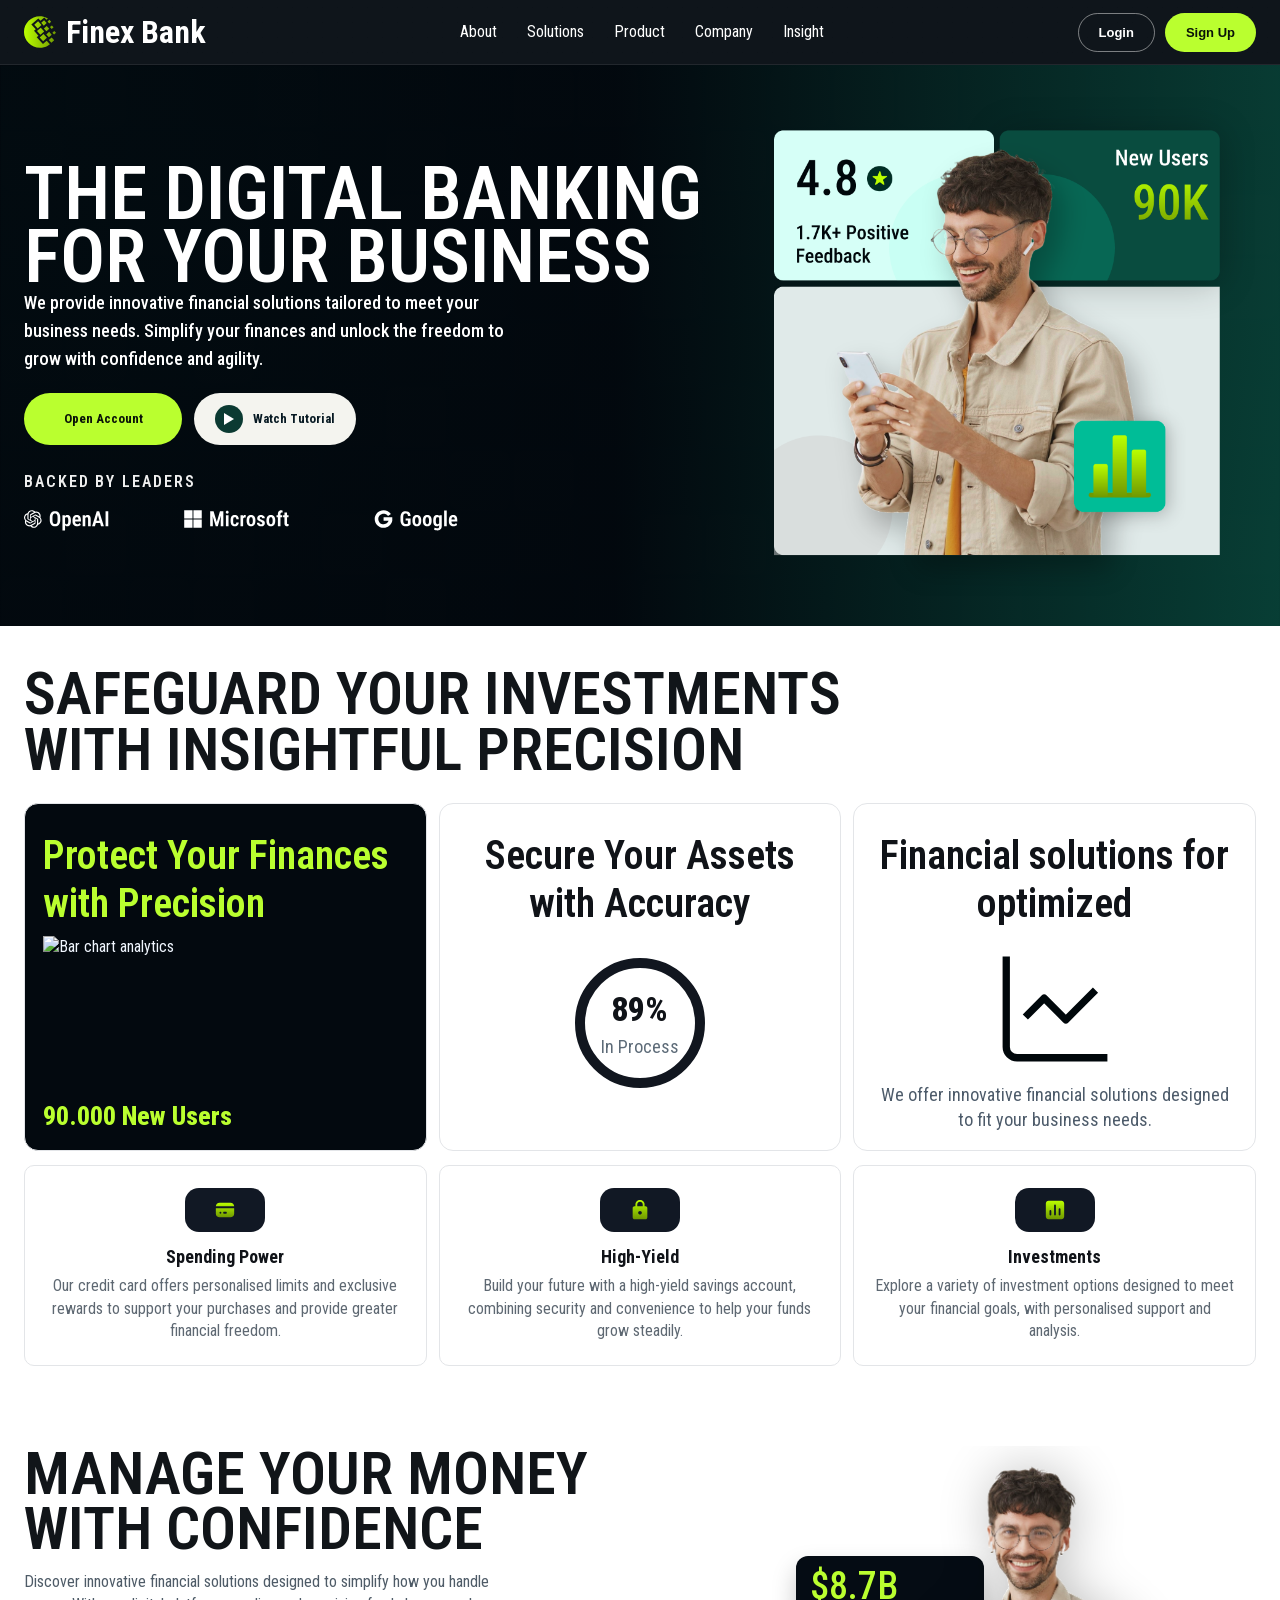
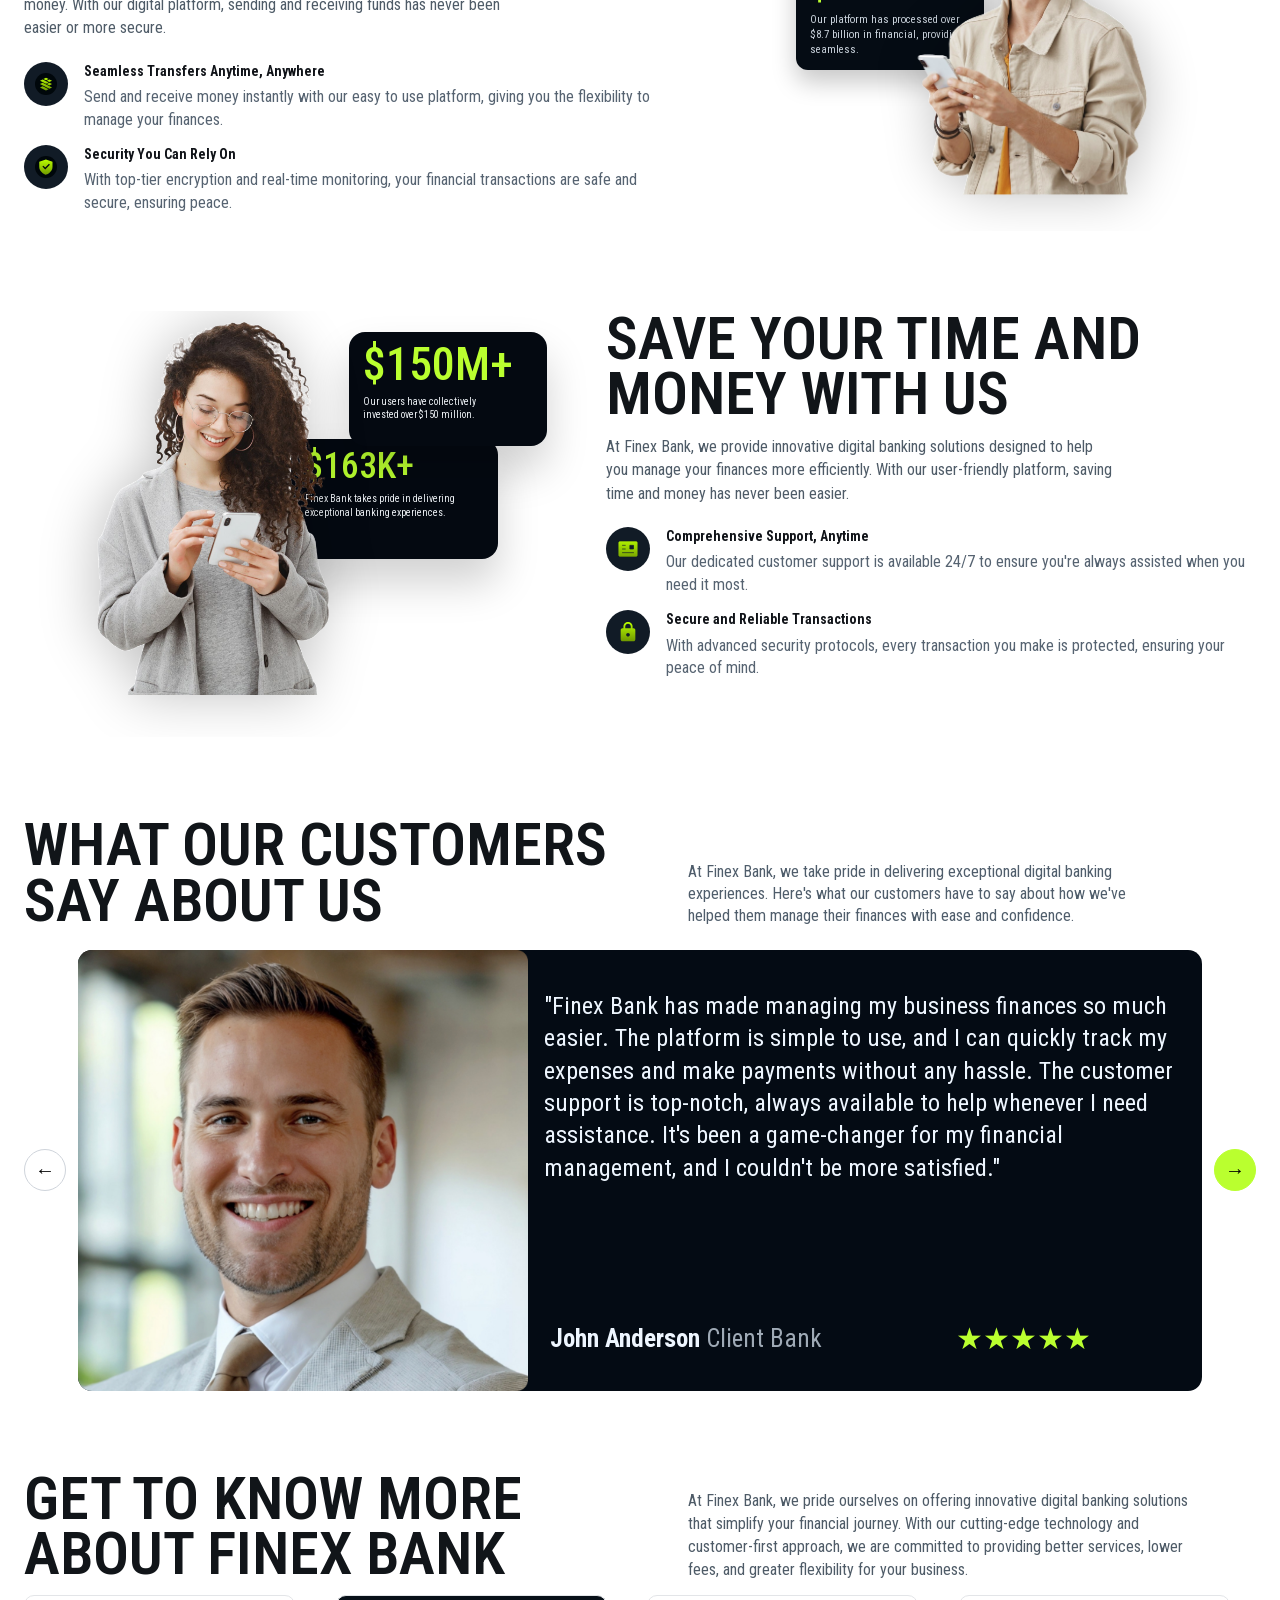
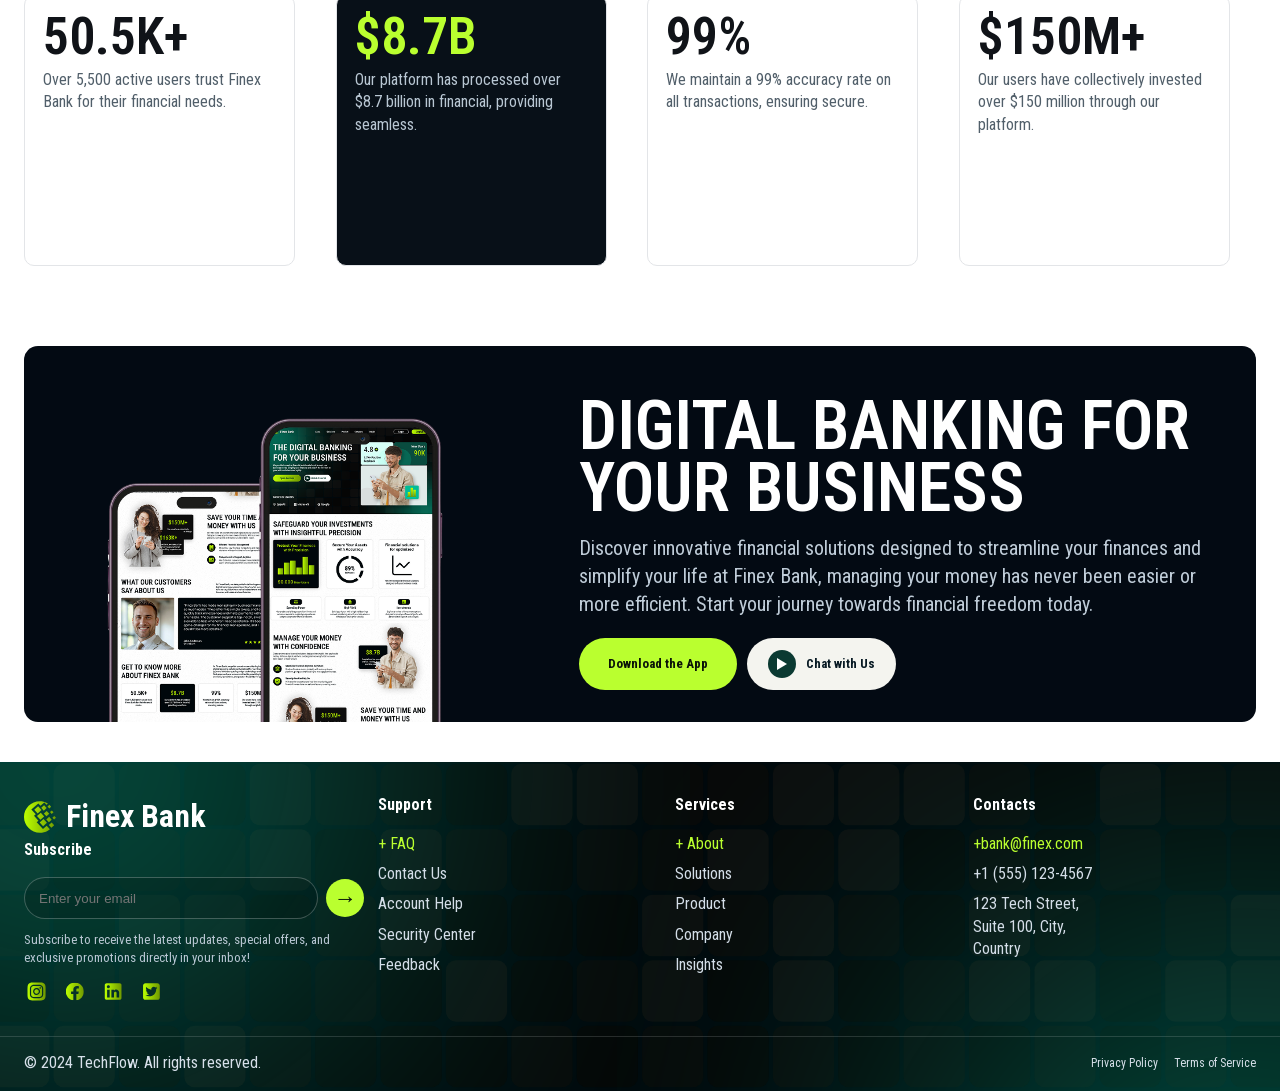
==== commit c38becd5: "Update index.html" ====
--- a/1 Year/web/index.html
+++ b/1 Year/web/index.html
@@ -71,9 +71,9 @@
 
           <div class="insight-cards-row">
             <article class="insight-card insight-card-accent">
-              <img src="images/icon-analytics.svg" alt="Bar chart analytics" class="card-chart-main" />
               <h3>Protect Your Finances with Precision</h3>
-              <p class="stat-big">90.000<br><strong>New Users</strong></p>
+              <img src="images/grapf.svg" alt="Bar chart analytics" class="card-chart-main" />
+              <p class="stat-big"><strong>90.000 New Users</strong></p>
             </article>
 
             <article class="insight-card">
@@ -123,11 +123,11 @@
         <div class="container two-col">
           <div class="col-text">
             <h2 id="manage-heading">Manage Your Money<br>With Confidence</h2>
-            <p>Discover innovative financial solutions designed to simplify how you handle money. With our digital platform, sending and receiving funds has never been easier or more secure.</p>
+            <p class="manage-section-text">Discover innovative financial solutions designed to simplify how you handle money. With our digital platform, sending and receiving funds has never been easier or more secure.</p>
             <ul class="icon-list">
               <li>
                 <span class="icon-badge">
-                  <img src="images/icon-analytics.svg" alt="" aria-hidden="true" />
+                  <img src="images/solution-card-payments.svg" alt="" aria-hidden="true" />
                 </span>
                 <div>
                   <strong>Seamless Transfers Anytime, Anywhere</strong>
@@ -136,7 +136,7 @@
               </li>
               <li>
                 <span class="icon-badge">
-                  <img src="images/icon-secure.svg" alt="" aria-hidden="true" />
+                  <img src="images/solution-card-flow.svg" alt="" aria-hidden="true" />
                 </span>
                 <div>
                   <strong>Security You Can Rely On</strong>
--- a/1 Year/web/css/style.css
+++ b/1 Year/web/css/style.css
@@ -1,38 +1,38 @@
 @font-face {
-  font-family: "Manrope";
-  src: url("../fonts/Manrope-Regular.ttf") format("truetype");
+  font-family: "Roboto Condensed";
+  src: url("../fonts/RobotoCondensed-Variable.woff2") format("woff2");
   font-weight: 400;
   font-style: normal;
   font-display: swap;
 }
 
 @font-face {
-  font-family: "Manrope";
-  src: url("../fonts/Manrope-Medium.ttf") format("truetype");
+  font-family: "Roboto Condensed";
+  src: url("../fonts/RobotoCondensed-Variable.woff2") format("woff2");
   font-weight: 500;
   font-style: normal;
   font-display: swap;
 }
 
 @font-face {
-  font-family: "Manrope";
-  src: url("../fonts/Manrope-SemiBold.ttf") format("truetype");
+  font-family: "Roboto Condensed";
+  src: url("../fonts/RobotoCondensed-Variable.woff2") format("woff2");
   font-weight: 600;
   font-style: normal;
   font-display: swap;
 }
 
 @font-face {
-  font-family: "Manrope";
-  src: url("../fonts/Manrope-Bold.ttf") format("truetype");
+  font-family: "Roboto Condensed";
+  src: url("../fonts/RobotoCondensed-Variable.woff2") format("woff2");
   font-weight: 700;
   font-style: normal;
   font-display: swap;
 }
 
 @font-face {
-  font-family: "Manrope";
-  src: url("../fonts/Manrope-ExtraBold.ttf") format("truetype");
+  font-family: "Roboto Condensed";
+  src: url("../fonts/RobotoCondensed-Variable.woff2") format("woff2");
   font-weight: 800;
   font-style: normal;
   font-display: swap;
@@ -77,7 +77,7 @@
   background-image: radial-gradient(circle, rgba(0, 0, 0, 0.13) 0.7px, transparent 0.7px);
   background-size: 15px 15px;
   color: var(--text-dark);
-  font-family: "Manrope", sans-serif;
+  font-family: "Roboto Condensed";
   line-height: 1.4;
 }
 
@@ -143,7 +143,7 @@
 .nav-list {
   display: flex;
   align-items: center;
-  gap: 24px;
+  gap: 30px;
   list-style: none;
   margin: 0;
   padding: 0;
@@ -152,8 +152,8 @@
 .nav-list a {
   text-decoration: none;
   color: var(--text-light);
-  font-size: 12px;
-  font-weight: 600;
+  font-size: 24p;
+  font-weight: 400;
   transition: color 0.25s ease;
 }
 
@@ -395,15 +395,21 @@
   font-family: "Roboto Condensed", sans-serif;
   font-weight: 600;
   text-transform: uppercase;
-  font-size: clamp(39px, 5.8vw, 83px);
+  font-size: clamp(39px, 5.8vw, 82px);
   line-height: 0.85;
 }
 
+
 .hero-description {
-  max-width: 510px;
-  margin: 16px 0 0;
-  font-size: 13px;
-  color: #d7dce4;
+  width: 500px;
+  margin: 1px 0 0;
+  font-family: 'Roboto Condensed';
+  font-style: normal;
+  font-weight: 500;
+  font-size: 18px;
+  line-height: 28px;
+
+  color: #FFFFFF;
 }
 
 .hero-cta {
@@ -417,7 +423,7 @@
 }
 
 .backed-by {
-  font-size: 11px;
+  font-size: 16px;
   font-weight: 600;
   letter-spacing: 0.12em;
   text-transform: uppercase;
@@ -451,20 +457,36 @@
 .testimonial-section,
 .about-section,
 .cta-section {
-  background-color: transparent;
+  background-color: #FFFFFF;
   padding: 40px 0;
 }
 
-.insight-section h2,
+.insight-section h2 {
+  width: 1274px;
+  left: 120px;
+
+  margin: 0;
+  font-family: "Roboto Condensed", sans-serif;
+  font-weight: 600;
+  text-transform: uppercase;
+  font-size: clamp(48px, 5.3vw, 60px);
+  line-height: 0.92;
+  color: #111519;
+}
+
 .manage-section h2,
 .save-section h2,
 .testimonial-section h2,
 .about-section h2 {
+
+  width: 650px;
+  left: 120px;
+
   margin: 0;
   font-family: "Roboto Condensed", sans-serif;
   font-weight: 600;
   text-transform: uppercase;
-  font-size: clamp(48px, 5.3vw, 74px);
+  font-size: clamp(48px, 5.3vw, 60px);
   line-height: 0.92;
   color: #111519;
 }
@@ -527,9 +549,9 @@
 
 .insight-card h3 {
   margin: 10px 0 8px;
-  font-size: 20px;
-  font-family: "Manrope", sans-serif;
-  font-weight: 700;
+  font-size: 40px;
+  font-family: "Roboto Condensed", sans-serif;
+  font-weight: 600;
   line-height: 1.2;
   text-align: center;
   text-transform: none;
@@ -543,7 +565,8 @@
 .insight-card p {
   margin: 0;
   color: #4d5b6a;
-  font-size: 13px;
+  font-size: 18px;
+  text-align: center;
 }
 
 .insight-card-accent p {
@@ -580,7 +603,7 @@
 }
 
 .ring-label {
-  font-size: 12px;
+  font-size: 18px;
   color: #5d6b78;
 }
 
@@ -621,13 +644,13 @@
 
 .feat-item h3 {
   margin: 12px 0 0;
-  font-size: 15px;
+  font-size: 18px;
   text-align: center;
 }
 
 .feat-item p {
   margin: 6px 0 0;
-  font-size: 12px;
+  font-size: 16px;
   color: #5e6872;
   text-align: center;
 }
@@ -650,7 +673,7 @@
 
 .col-text > p {
   margin-top: 14px;
-  font-size: 13px;
+  font-size: 16px;
   line-height: 1.45;
   color: #4e5b67;
   max-width: 510px;
@@ -666,7 +689,7 @@
 
 .icon-list li {
   display: flex;
-  gap: 12px;
+  gap: 16px;
 }
 
 .icon-badge {
@@ -692,7 +715,7 @@
 
 .icon-list p {
   margin: 5px 0 0;
-  font-size: 12px;
+  font-size: 16px;
   color: #566371;
 }
 
@@ -712,6 +735,7 @@
 
 .col-media {
   display: flex;
+  
 }
 
 .manage-section .col-media {
@@ -832,7 +856,7 @@
 .testimonial-intro p {
   margin: 0;
   color: #4f5d6b;
-  font-size: 13px;
+  font-size: 16px;
   max-width: 470px;
 }
 
@@ -883,31 +907,40 @@
 }
 
 .testimonial-body {
-  padding: 16px 18px;
+  display: grid;
+  grid-template-areas:
+  "A A"
+  "B C";
+
 }
 
 .testimonial-body blockquote {
-  margin: 0;
-  font-size: 16px;
+  margin: 16px;
+  font-size: 24px;
   line-height: 1.35;
-  font-weight: 500;
+  font-weight: 400;
+  grid-area: A;
 }
 
 .testimonial-author {
-  margin-top: 18px;
-  display: grid;
-  gap: 2px;
+  align-content: center;
+  justify-self: center;
+  font-size: 25px;
+  font-weight: 400;
+  grid-area: B;
 }
 
 .testimonial-author span {
   color: #9faab6;
-  font-size: 13px;
+  font-size: 25px;
 }
 
 .star-row {
-  margin-top: 12px;
+  align-content: center;
+  justify-self: center;
   color: var(--green);
-  font-size: 20px;
+  font-size: 30px;
+  grid-area: C;
 }
 
 /*ABOUT STATS*/
@@ -937,6 +970,8 @@
 }
 
 .stat-card {
+  width: 271px;
+  height: 271px;
   background: #ffffff;
   border: 1px solid var(--line);
   border-radius: var(--radius-md);
@@ -944,6 +979,7 @@
 }
 
 .stat-card h3 {
+  justify-self:center;
   margin: 0;
   font-family: "Roboto Condensed", sans-serif;
   font-weight: 600;
@@ -952,8 +988,9 @@
 }
 
 .stat-card p {
+  justify-self:center;
   margin: 8px 0 0;
-  font-size: 12px;
+  font-size: 16px;
   color: #515f6a;
 }
 
@@ -1013,7 +1050,7 @@
 .cta-text p {
   margin: 14px 0 0;
   color: #bfccd8;
-  font-size: 13px;
+  font-size: 20px;
 }
 
 .cta-buttons {
@@ -1025,7 +1062,6 @@
 
 /*FOOTER*/
 .site-footer {
-  margin-top: 40px;
   background-image: url("../images/footer-shape.svg");
   background-size: cover;
   background-position: center;
@@ -1125,7 +1161,7 @@
 .footer-col a {
   color: #d4dee8;
   text-decoration: none;
-  font-size: 13px;
+  font-size: 16px;
   transition: color 0.25s ease;
 }
 
@@ -1141,7 +1177,7 @@
 
 .footer-contact-col ul {
   color: #d4dee8;
-  font-size: 13px;
+  font-size: 16px;
 }
 
 .footer-socials-left {
@@ -1163,7 +1199,7 @@
 
 .footer-bottom-row p {
   margin: 0;
-  font-size: 12px;
+  font-size: 16px;
 }
 
 .footer-bottom-row nav {
@@ -1204,11 +1240,72 @@
   }
 
   .media-card-wrap > img {
-    max-width: 390px;
+    max-width: 680px;
+  }
+
+  .testimonial-section {
+    padding: 40px 0;
+  }
+
+  .testimonial-intro {
+    grid-template-columns: 1fr;
+    gap: 16px;
+    text-align: center;
+  }
+
+  .testimonial-intro p {
+    margin: 0 auto;
+  }
+
+  .testimonial-carousel {
+    grid-template-columns: auto 1fr auto;
+    gap: 8px;
+  }
+
+  .carousel-arrow {
+    width: 36px;
+    height: 36px;
+    font-size: 18px;
   }
 
   .testimonial-card {
-    grid-template-columns: 1fr;
+    width: 100%;
+    height: auto;
+    grid-template-columns: 0.7fr 1fr;
+    border-radius: var(--radius-lg);
+  }
+
+  .testimonial-photo-wrap img {
+    width: 100%;
+    height: 100%;
+    object-fit: cover;
+    aspect-ratio: 1 / 1;
+  }
+
+  .testimonial-body {
+    padding: 0 4px 0 0;
+  }
+
+  .testimonial-body blockquote {
+    font-size: 20px;
+    line-height: 1.3;
+    margin: 16px 12px 12px;
+  }
+
+  .testimonial-author {
+    font-size: 20px;
+    justify-self: start;
+    margin-left: 12px;
+  }
+
+  .testimonial-author span {
+    font-size: 20px;
+  }
+
+  .star-row {
+    font-size: 24px;
+    justify-self: end;
+    margin-right: 12px;
   }
 
   .badge-right {
@@ -1216,7 +1313,7 @@
   }
 
   .save-section .media-card-wrap {
-    width: min(100%, 360px);
+    width: min(100%, 400px);
     padding-right: 0;
   }
 
@@ -1293,8 +1390,64 @@
     grid-template-columns: 1fr;
   }
 
+  .testimonial-section {
+    padding: 32px 0;
+  }
+
   .testimonial-carousel {
     grid-template-columns: 1fr;
+    gap: 16px;
+  }
+
+  .carousel-arrow {
+    display: none;
+  }
+
+  .testimonial-card {
+    grid-template-columns: 1fr;
+    width: 100%;
+  }
+
+  .testimonial-photo-wrap img {
+    width: 100%;
+    height: auto;
+    aspect-ratio: 16 / 9;
+    object-fit: cover;
+  }
+
+  .testimonial-body {
+    padding: 0 12px 16px;
+    grid-template-areas:
+      "A"
+      "B"
+      "C";
+    gap: 8px;
+  }
+
+  .testimonial-body blockquote {
+    font-size: 18px;
+    margin: 16px 0 8px;
+    text-align: center;
+  }
+
+  .testimonial-author {
+    font-size: 18px;
+    justify-self: center;
+    margin-left: 0;
+    text-align: center;
+  }
+
+  .testimonial-author span {
+    font-size: 18px;
+    display: block;
+    margin-top: 4px;
+  }
+
+  .star-row {
+    font-size: 28px;
+    justify-self: center;
+    margin-right: 0;
+    margin-top: 4px;
   }
 
   .carousel-arrow {
@@ -1349,39 +1502,3 @@
     font-size: 34px;
   }
 }
-
-@media (max-width: 480px) {
-  body {
-    font-size: 14px;
-  }
-
-  .hero-section,
-  .insight-section,
-  .manage-section,
-  .save-section,
-  .testimonial-section,
-  .about-section,
-  .cta-section {
-    padding: 42px 0;
-  }
-
-  .hero-content h1,
-  .insight-section h2,
-  .manage-section h2,
-  .save-section h2,
-  .testimonial-section h2,
-  .about-section h2,
-  .cta-section h2 {
-    line-height: 1;
-  }
-
-  .stat-card h3,
-  .insight-card h3,
-  .badge-amount {
-    font-size: 36px;
-  }
-
-  .brand {
-    font-size: 26px;
-  }
-}
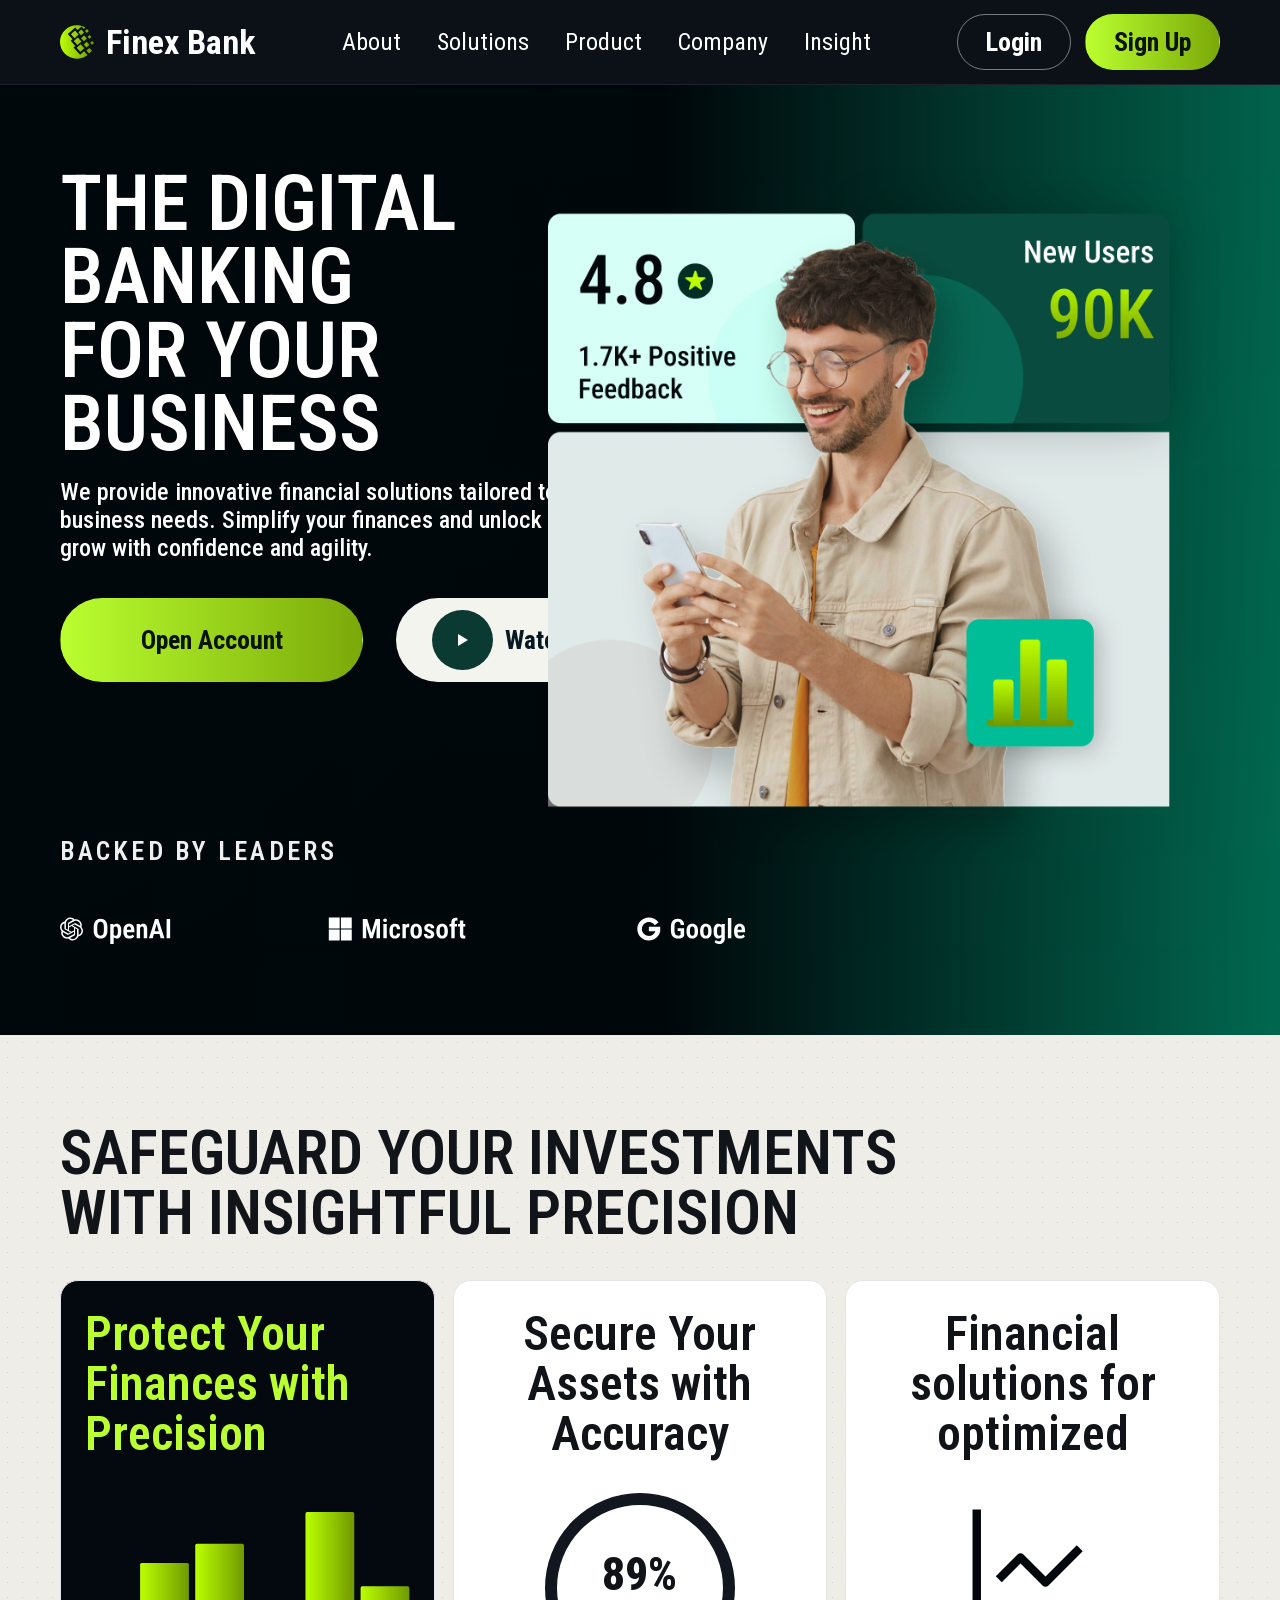
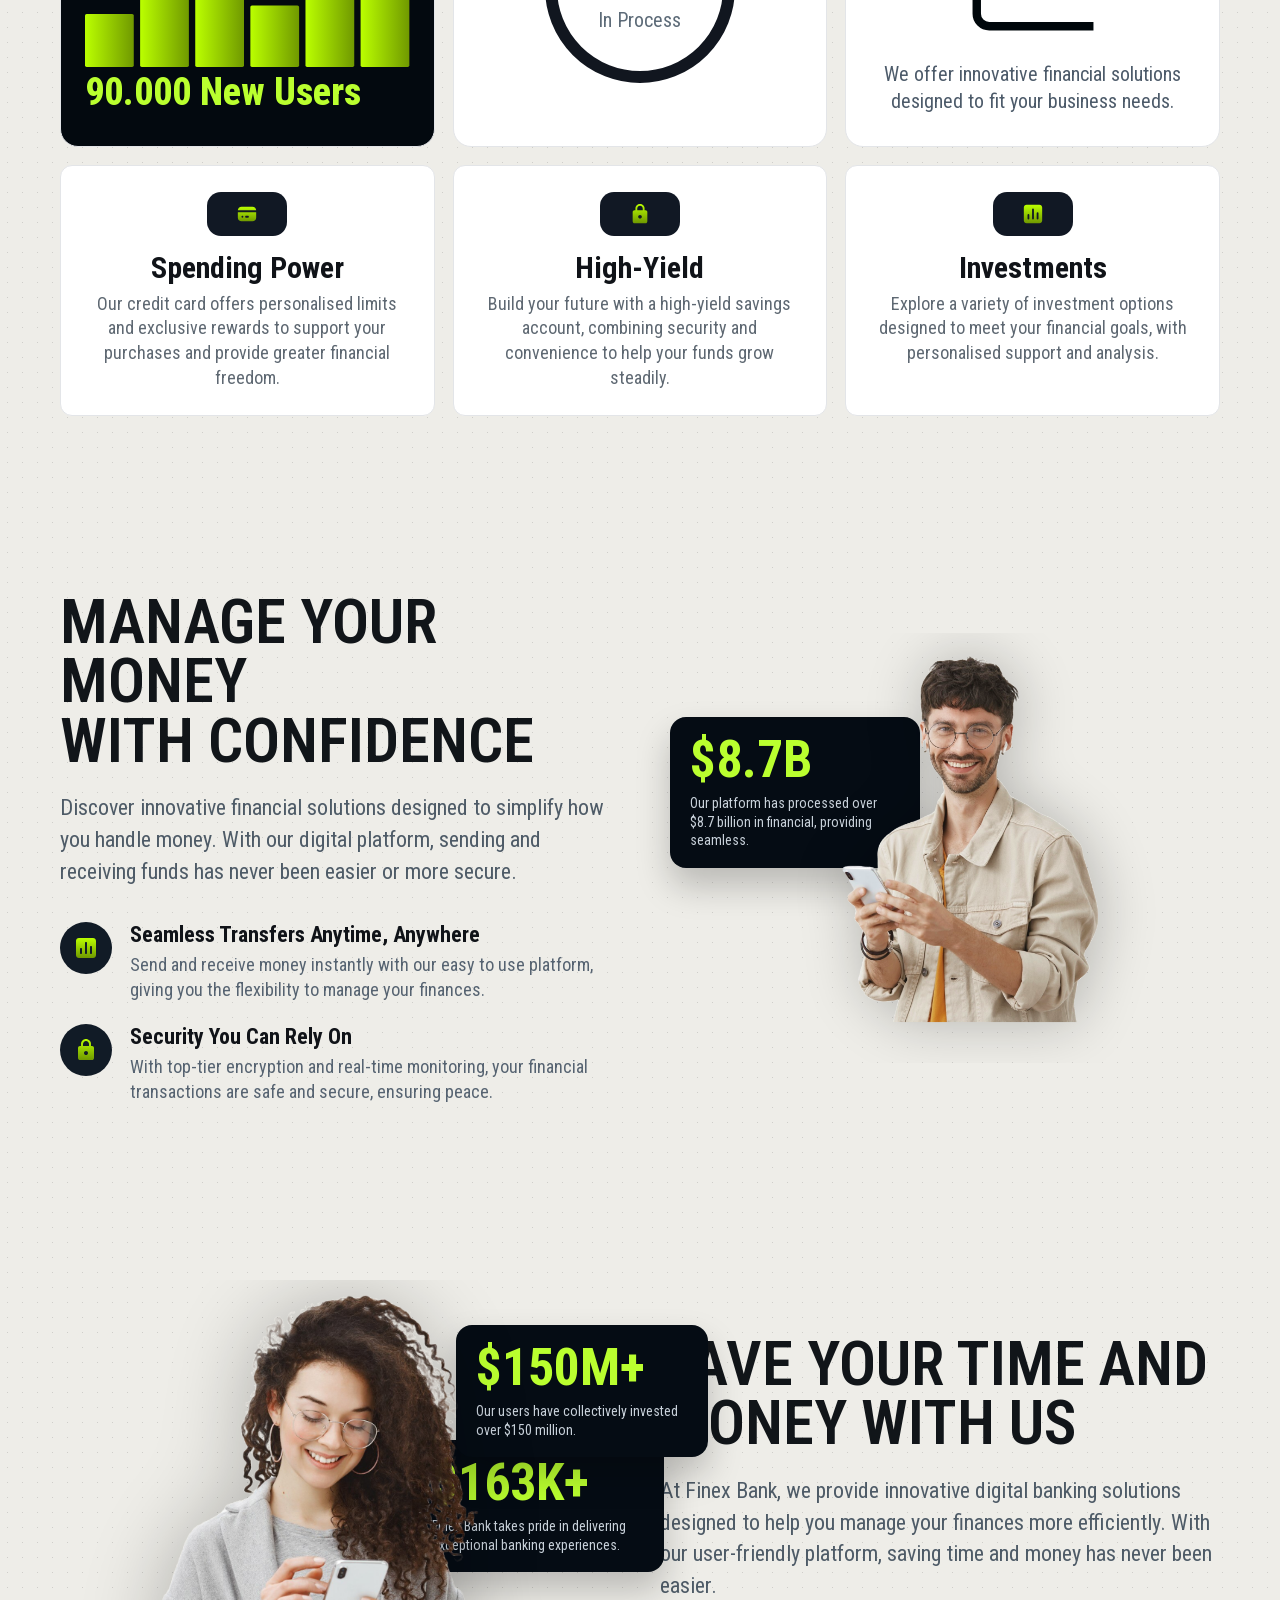
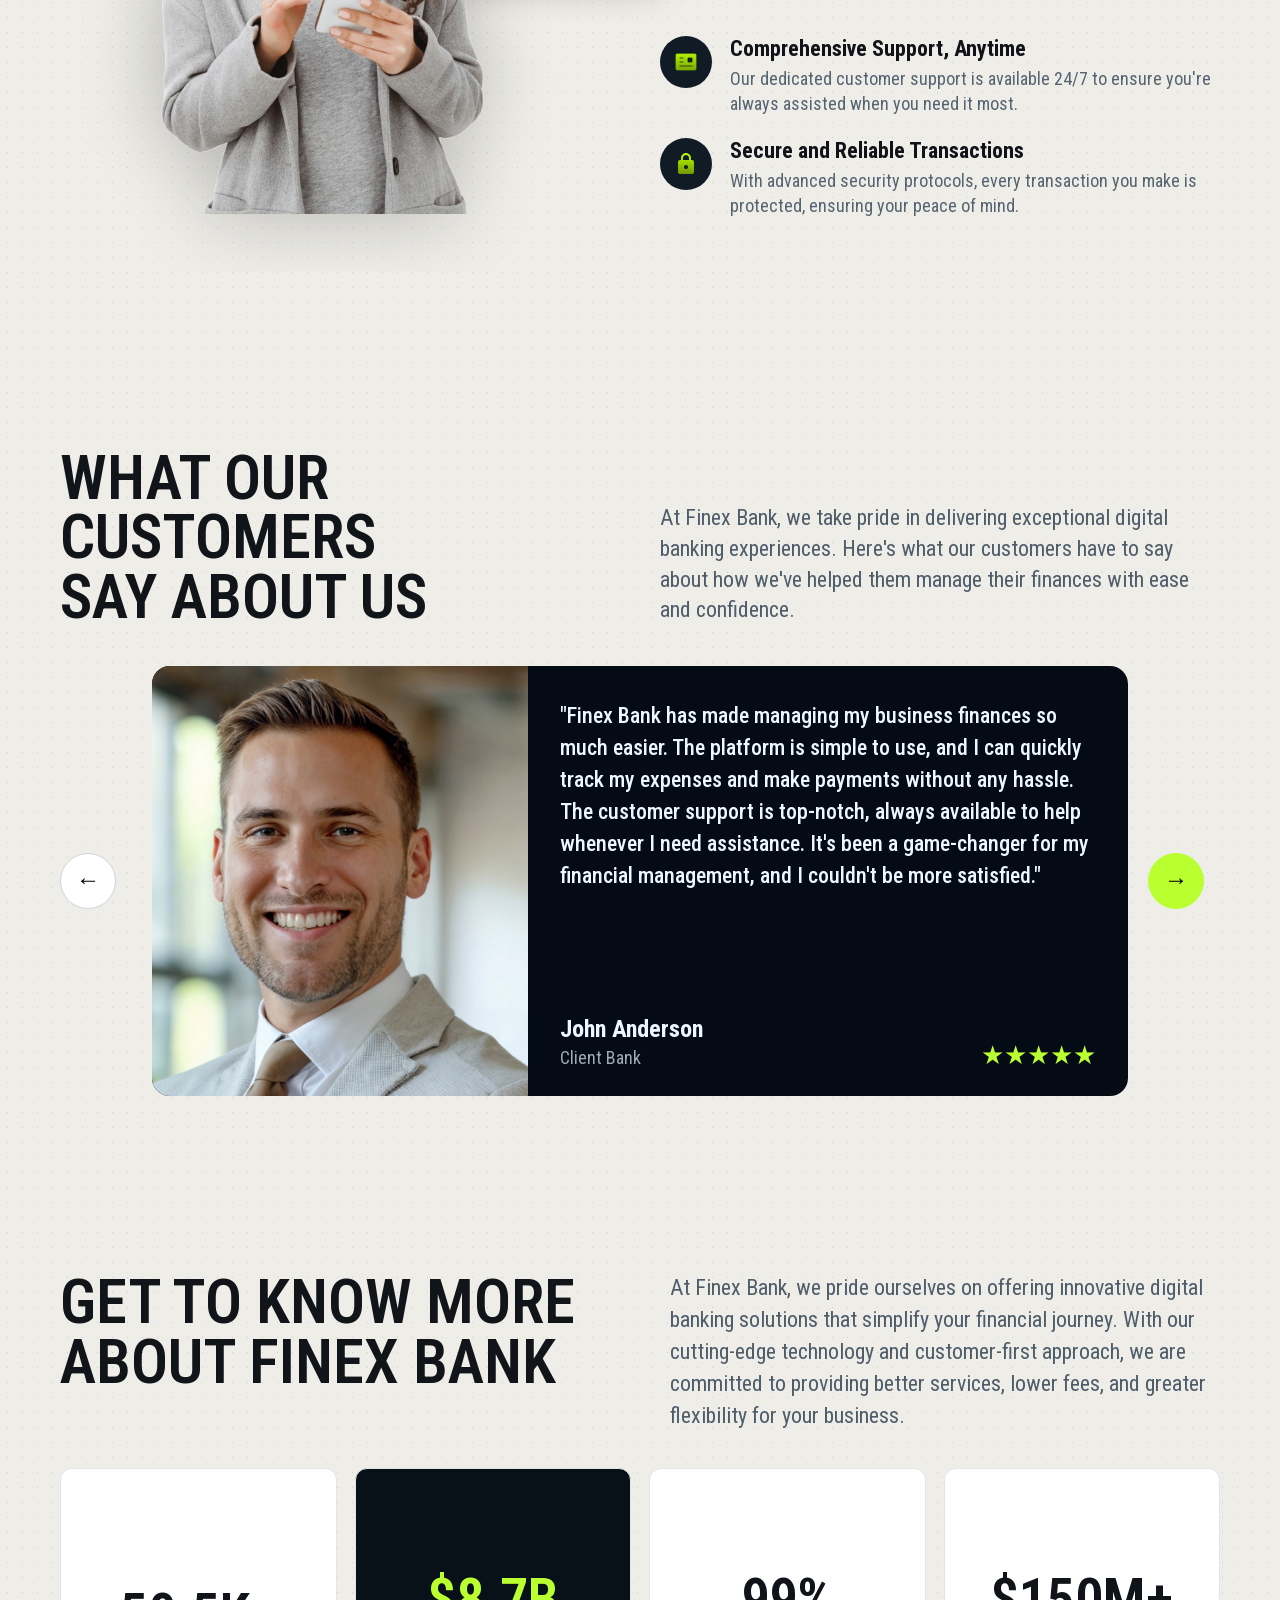
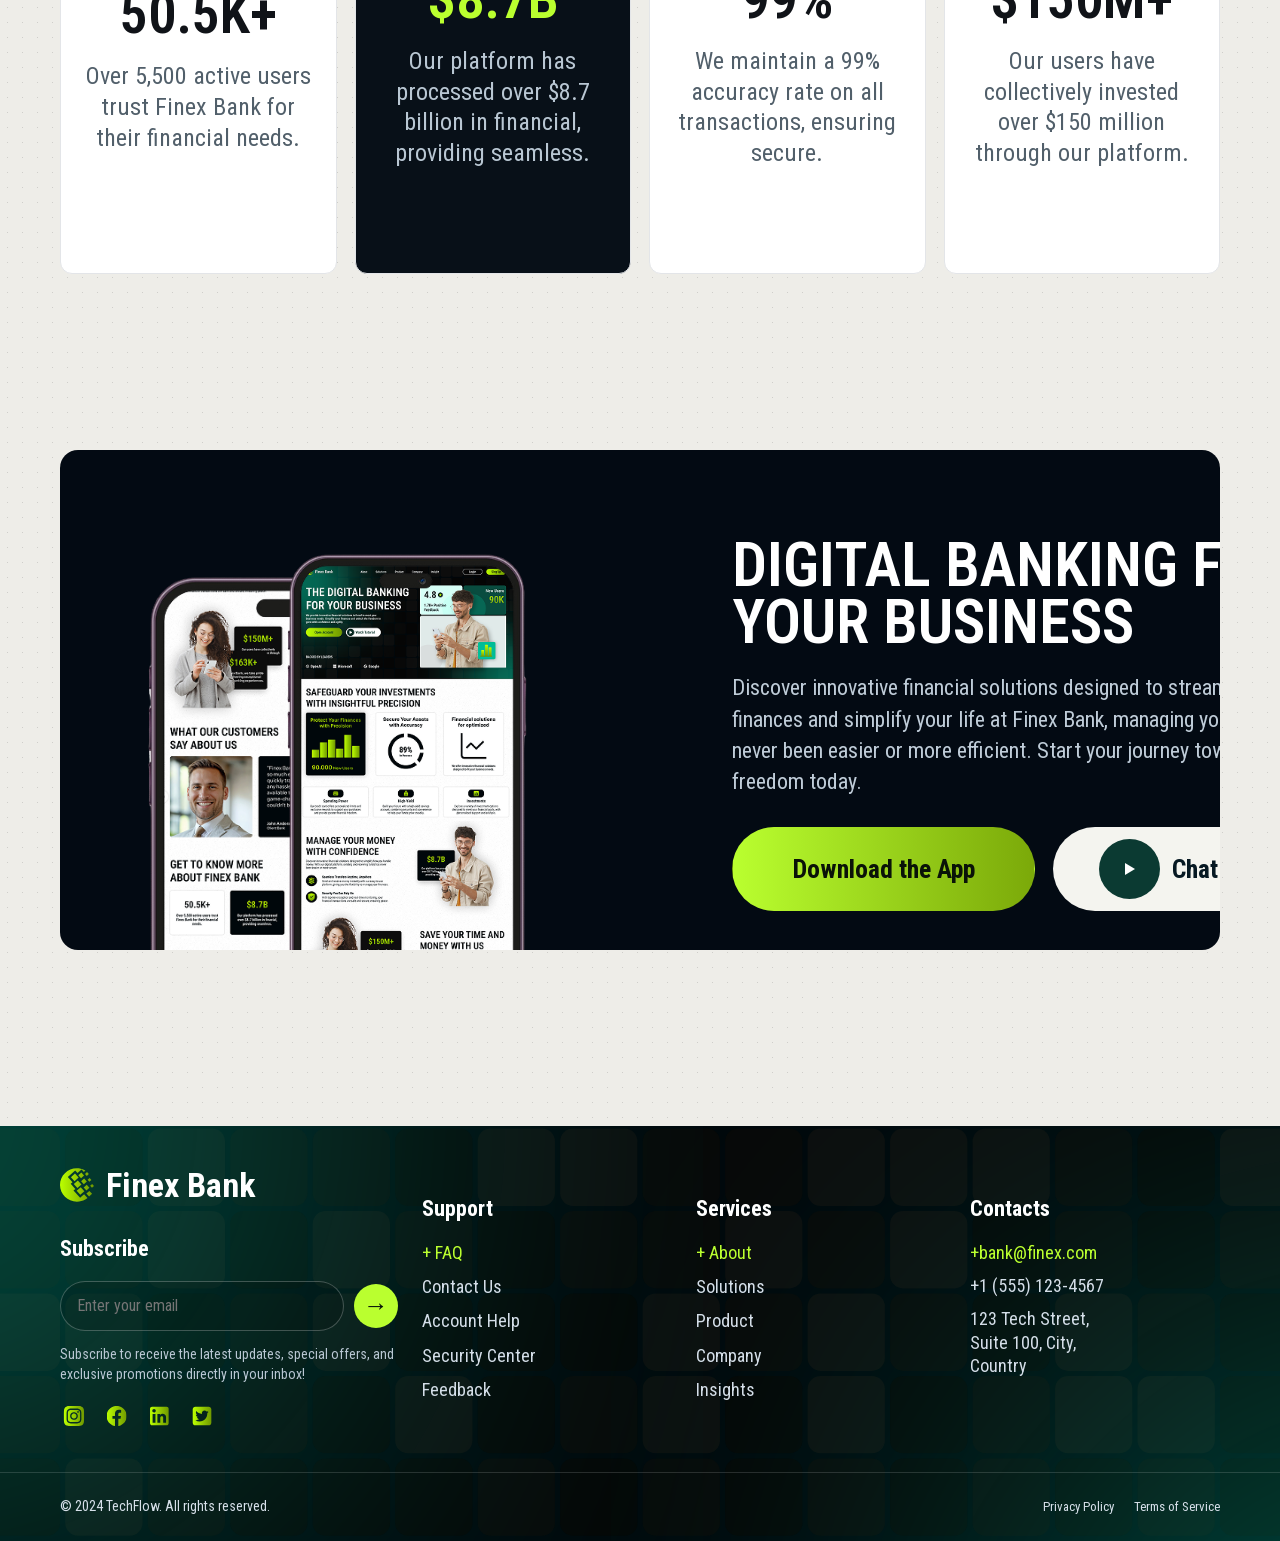
==== commit 5e02f91f: "Update index.html" ====
--- a/1 Year/web/index.html
+++ b/1 Year/web/index.html
@@ -34,10 +34,13 @@
     <main>
       <section class="hero-section" id="hero" aria-labelledby="hero-heading">
         <div class="container hero-grid">
-
           <div class="hero-content">
-            <h1 id="hero-heading">The Digital Banking<br>For Your Business</h1>
-            <p class="hero-description">We provide innovative financial solutions tailored to meet your business needs. Simplify your finances and unlock the freedom to grow with confidence and agility.</p>
+            <h1 id="hero-heading">The Digital Banking<br />For Your Business</h1>
+            <p class="hero-description">
+              We provide innovative financial solutions tailored to meet your business needs. Simplify your finances and
+              unlock the freedom to grow with confidence and agility.
+            </p>
+
             <div class="hero-cta">
               <a class="button btn-primary btn-large" href="#contact">Open Account</a>
               <a class="button btn-watch" href="#insight">
@@ -49,6 +52,7 @@
                 Watch Tutorial
               </a>
             </div>
+
             <div class="leaders-block">
               <p class="backed-by">Backed by leaders</p>
               <div class="partner-logos">
@@ -67,7 +71,7 @@
 
       <section class="insight-section" id="insight" aria-labelledby="insight-heading">
         <div class="container">
-          <h2 id="insight-heading">Safeguard Your Investments<br>With Insightful Precision</h2>
+          <h2 id="insight-heading">Safeguard Your Investments<br />With Insightful Precision</h2>
 
           <div class="insight-cards-row">
             <article class="insight-card insight-card-accent">
@@ -97,7 +101,10 @@
                 <img src="images/icon-credit-card.svg" alt="" aria-hidden="true" />
               </span>
               <h3>Spending Power</h3>
-              <p>Our credit card offers personalised limits and exclusive rewards to support your purchases and provide greater financial freedom.</p>
+              <p>
+                Our credit card offers personalised limits and exclusive rewards to support your purchases and provide
+                greater financial freedom.
+              </p>
             </article>
 
             <article class="feat-item">
@@ -105,7 +112,10 @@
                 <img src="images/icon-secure.svg" alt="" aria-hidden="true" />
               </span>
               <h3>High-Yield</h3>
-              <p>Build your future with a high-yield savings account, combining security and convenience to help your funds grow steadily.</p>
+              <p>
+                Build your future with a high-yield savings account, combining security and convenience to help your
+                funds grow steadily.
+              </p>
             </article>
 
             <article class="feat-item">
@@ -113,7 +123,10 @@
                 <img src="images/icon-analytics.svg" alt="" aria-hidden="true" />
               </span>
               <h3>Investments</h3>
-              <p>Explore a variety of investment options designed to meet your financial goals, with personalised support and analysis.</p>
+              <p>
+                Explore a variety of investment options designed to meet your financial goals, with personalised support
+                and analysis.
+              </p>
             </article>
           </div>
         </div>
@@ -122,69 +135,22 @@
       <section class="manage-section" id="product" aria-labelledby="manage-heading">
         <div class="container two-col">
           <div class="col-text">
-            <h2 id="manage-heading">Manage Your Money<br>With Confidence</h2>
-            <p class="manage-section-text">Discover innovative financial solutions designed to simplify how you handle money. With our digital platform, sending and receiving funds has never been easier or more secure.</p>
+            <h2 id="manage-heading">Manage Your Money<br />With Confidence</h2>
+            <p class="manage-section-text">
+              Discover innovative financial solutions designed to simplify how you handle money. With our digital
+              platform, sending and receiving funds has never been easier or more secure.
+            </p>
             <ul class="icon-list">
               <li>
                 <span class="icon-badge">
-                  <img src="images/solution-card-payments.svg" alt="" aria-hidden="true" />
+                  <img src="images/icon-analytics.svg" alt="" aria-hidden="true" />
                 </span>
                 <div>
                   <strong>Seamless Transfers Anytime, Anywhere</strong>
-                  <p>Send and receive money instantly with our easy to use platform, giving you the flexibility to manage your finances.</p>
-                </div>
-              </li>
-              <li>
-                <span class="icon-badge">
-                  <img src="images/solution-card-flow.svg" alt="" aria-hidden="true" />
-                </span>
-                <div>
-                  <strong>Security You Can Rely On</strong>
-                  <p>With top-tier encryption and real-time monitoring, your financial transactions are safe and secure, ensuring peace.</p>
-                </div>
-              </li>
-            </ul>
-          </div>
-
-          <div class="col-media">
-            <div class="media-card-wrap">
-              <img src="images/solution-person.png" alt="Person using digital banking app" />
-              <div class="floating-badge badge-right">
-                <p class="badge-amount">$8.7B</p>
-                <p class="badge-desc">Our platform has processed over $8.7 billion in financial, providing seamless.</p>
-              </div>
-            </div>
-          </div>
-        </div>
-      </section>
-
-      <section class="save-section" id="solutions" aria-labelledby="save-heading">
-        <div class="container two-col two-col-reverse">
-          <div class="col-media">
-            <div class="media-card-wrap">
-              <img src="images/company-person.png" alt="Happy client with mobile phone" />
-              <div class="floating-badge badge-left-bottom">
-                <p class="badge-amount">$150M+</p>
-                <p class="badge-desc">Our users have collectively invested over $150 million.</p>
-              </div>
-              <div class="floating-badge badge-left-mid">
-                <p class="badge-amount">$163K+</p>
-                <p class="badge-desc">Finex Bank takes pride in delivering exceptional banking experiences.</p>
-              </div>
-            </div>
-          </div>
-
-          <div class="col-text">
-            <h2 id="save-heading">Save Your Time And<br>Money With Us</h2>
-            <p>At Finex Bank, we provide innovative digital banking solutions designed to help you manage your finances more efficiently. With our user-friendly platform, saving time and money has never been easier.</p>
-            <ul class="icon-list">
-              <li>
-                <span class="icon-badge">
-                  <img src="images/icon-id-card.svg" alt="" aria-hidden="true" />
-                </span>
-                <div>
-                  <strong>Comprehensive Support, Anytime</strong>
-                  <p>Our dedicated customer support is available 24/7 to ensure you're always assisted when you need it most.</p>
+                  <p>
+                    Send and receive money instantly with our easy to use platform, giving you the flexibility to
+                    manage your finances.
+                  </p>
                 </div>
               </li>
               <li>
@@ -192,41 +158,124 @@
                   <img src="images/icon-secure.svg" alt="" aria-hidden="true" />
                 </span>
                 <div>
-                  <strong>Secure and Reliable Transactions</strong>
-                  <p>With advanced security protocols, every transaction you make is protected, ensuring your peace of mind.</p>
+                  <strong>Security You Can Rely On</strong>
+                  <p>
+                    With top-tier encryption and real-time monitoring, your financial transactions are safe and secure,
+                    ensuring peace.
+                  </p>
                 </div>
               </li>
             </ul>
           </div>
+
+          <div class="col-media">
+            <div class="media-card-wrap manage-media-wrap">
+              <img src="images/solution-person.png" alt="Person using digital banking app" />
+              <div class="floating-badge badge-right">
+                <p class="badge-amount">$8.7B</p>
+                <p class="badge-desc">
+                  Our platform has processed over $8.7 billion in financial, providing seamless.
+                </p>
+              </div>
+            </div>
+          </div>
+        </div>
+      </section>
+
+      <section class="save-section" id="solutions" aria-labelledby="save-heading">
+        <div class="container two-col two-col-reverse">
+          <div class="col-media">
+            <div class="media-card-wrap save-media-wrap">
+              <img src="images/company-person.png" alt="Happy client with mobile phone" />
+              <div class="floating-badge badge-left-bottom">
+                <p class="badge-amount">$150M+</p>
+                <p class="badge-desc">Our users have collectively invested over $150 million.</p>
+              </div>
+              <div class="floating-badge badge-left-mid">
+                <p class="badge-amount">$163K+</p>
+                <p class="badge-desc">Finex Bank takes pride in delivering exceptional banking experiences.</p>
+              </div>
+            </div>
+          </div>
+
+          <div class="col-text">
+            <h2 id="save-heading">Save Your Time And<br />Money With Us</h2>
+            <p>
+              At Finex Bank, we provide innovative digital banking solutions designed to help you manage your finances
+              more efficiently. With our user-friendly platform, saving time and money has never been easier.
+            </p>
+
+            <ul class="icon-list">
+              <li>
+                <span class="icon-badge">
+                  <img src="images/icon-id-card.svg" alt="" aria-hidden="true" />
+                </span>
+                <div>
+                  <strong>Comprehensive Support, Anytime</strong>
+                  <p>
+                    Our dedicated customer support is available 24/7 to ensure you're always assisted when you need it
+                    most.
+                  </p>
+                </div>
+              </li>
+              <li>
+                <span class="icon-badge">
+                  <img src="images/icon-secure.svg" alt="" aria-hidden="true" />
+                </span>
+                <div>
+                  <strong>Secure and Reliable Transactions</strong>
+                  <p>
+                    With advanced security protocols, every transaction you make is protected, ensuring your peace of
+                    mind.
+                  </p>
+                </div>
+              </li>
+            </ul>
+          </div>
         </div>
       </section>
 
       <section class="testimonial-section" id="company" aria-labelledby="testimonial-heading">
         <div class="container">
           <div class="testimonial-intro">
-            <h2 id="testimonial-heading">What Our Customers<br>Say About Us</h2>
-            <p>At Finex Bank, we take pride in delivering exceptional digital banking experiences. Here's what our customers have to say about how we've helped them manage their finances with ease and confidence.</p>
+            <h2 id="testimonial-heading">What Our Customers<br />Say About Us</h2>
+            <p>
+              At Finex Bank, we take pride in delivering exceptional digital banking experiences. Here's what our
+              customers have to say about how we've helped them manage their finances with ease and confidence.
+            </p>
           </div>
 
           <div class="testimonial-carousel">
             <button class="carousel-arrow arrow-prev" type="button" aria-label="Previous testimonial">&#8592;</button>
+
             <article class="testimonial-card">
               <div class="testimonial-photo-wrap">
                 <img src="images/testimonial-client.png" alt="John Anderson, satisfied Finex Bank client" />
               </div>
+
               <div class="testimonial-body">
                 <blockquote>
-                  <p>"Finex Bank has made managing my business finances so much easier. The platform is simple to use, and I can quickly track my expenses and make payments without any hassle. The customer support is top-notch, always available to help whenever I need assistance. It's been a game-changer for my financial management, and I couldn't be more satisfied."</p>
+                  <p>
+                    "Finex Bank has made managing my business finances so much easier. The platform is simple to use,
+                    and I can quickly track my expenses and make payments without any hassle. The customer support is
+                    top-notch, always available to help whenever I need assistance. It's been a game-changer for my
+                    financial management, and I couldn't be more satisfied."
+                  </p>
                 </blockquote>
-                <div class="testimonial-author">
-                  <strong>John Anderson</strong>
-                  <span>Client Bank</span>
+
+                <div class="testimonial-footer">
+                  <div class="testimonial-author">
+                    <strong>John Anderson</strong>
+                    <span>Client Bank</span>
+                  </div>
+
+                  <div class="star-row" role="img" aria-label="Rating: 5 out of 5 stars">
+                    <span aria-hidden="true">&#9733;&#9733;&#9733;&#9733;&#9733;</span>
+                  </div>
                 </div>
-                <div class="star-row" role="img" aria-label="Rating: 5 out of 5 stars">
-                  <span aria-hidden="true">&#9733;&#9733;&#9733;&#9733;&#9733;</span>
-                </div>
-              </div>
-            </article>
+              </div>
+            </article>
+
             <button class="carousel-arrow arrow-next" type="button" aria-label="Next testimonial">&#8594;</button>
           </div>
         </div>
@@ -236,8 +285,12 @@
         <div class="container">
           <div class="about-head">
             <div class="col-text">
-              <h2 id="about-heading">Get To Know More<br>About Finex Bank</h2>
-              <p>At Finex Bank, we pride ourselves on offering innovative digital banking solutions that simplify your financial journey. With our cutting-edge technology and customer-first approach, we are committed to providing better services, lower fees, and greater flexibility for your business.</p>
+              <h2 id="about-heading">Get To Know More<br />About Finex Bank</h2>
+              <p>
+                At Finex Bank, we pride ourselves on offering innovative digital banking solutions that simplify your
+                financial journey. With our cutting-edge technology and customer-first approach, we are committed to
+                providing better services, lower fees, and greater flexibility for your business.
+              </p>
             </div>
           </div>
 
@@ -246,14 +299,17 @@
               <h3>50.5K+</h3>
               <p>Over 5,500 active users trust Finex Bank for their financial needs.</p>
             </article>
+
             <article class="stat-card stat-card-green">
               <h3>$8.7B</h3>
               <p>Our platform has processed over $8.7 billion in financial, providing seamless.</p>
             </article>
+
             <article class="stat-card">
               <h3>99%</h3>
               <p>We maintain a 99% accuracy rate on all transactions, ensuring secure.</p>
             </article>
+
             <article class="stat-card">
               <h3>$150M+</h3>
               <p>Our users have collectively invested over $150 million through our platform.</p>
@@ -268,9 +324,15 @@
             <img src="images/contact-phone-primary.png" alt="Finex Bank app on iPhone" />
             <img src="images/contact-phone-secondary.png" alt="Finex Bank app on second device" />
           </div>
+
           <div class="cta-text">
-            <h2 id="cta-heading">Digital Banking For<br>Your Business</h2>
-            <p>Discover innovative financial solutions designed to streamline your finances and simplify your life at Finex Bank, managing your money has never been easier or more efficient. Start your journey towards financial freedom today.</p>
+            <h2 id="cta-heading">Digital Banking For<br />Your Business</h2>
+            <p>
+              Discover innovative financial solutions designed to streamline your finances and simplify your life at
+              Finex Bank, managing your money has never been easier or more efficient. Start your journey towards
+              financial freedom today.
+            </p>
+
             <div class="cta-buttons">
               <a class="button btn-primary btn-large" href="#contact">Download the App</a>
               <a class="button btn-watch" href="#insight">
@@ -285,7 +347,6 @@
           </div>
         </div>
       </section>
-
     </main>
 
     <footer class="site-footer">
@@ -295,13 +356,19 @@
             <img src="images/footer-logo-icon.svg" alt="Finex Bank" />
             <span>Finex Bank</span>
           </a>
+
           <h2 class="footer-col-title">Subscribe</h2>
+
           <form class="subscribe-form" action="#" method="post">
             <label class="sr-only" for="subscribe-email">Email address</label>
             <input id="subscribe-email" name="email" type="email" placeholder="Enter your email" required />
             <button class="subscribe-arrow" type="submit" aria-label="Submit email">&#8594;</button>
           </form>
-          <p class="subscribe-note">Subscribe to receive the latest updates, special offers, and exclusive promotions directly in your inbox!</p>
+
+          <p class="subscribe-note">
+            Subscribe to receive the latest updates, special offers, and exclusive promotions directly in your inbox!
+          </p>
+
           <img class="footer-socials-left" src="images/footer-social-icons.svg" alt="Instagram, Facebook, LinkedIn, and X" />
         </div>
 
@@ -332,7 +399,7 @@
           <ul>
             <li><a href="mailto:bank@finex.com">+bank@finex.com</a></li>
             <li><a href="tel:+15551234567">+1 (555) 123-4567</a></li>
-            <li>123 Tech Street,<br>Suite 100, City,<br>Country</li>
+            <li>123 Tech Street,<br />Suite 100, City,<br />Country</li>
           </ul>
         </div>
       </div>
@@ -351,7 +418,7 @@
     <div class="auth-modal" data-auth-modal="login" hidden>
       <div class="auth-modal__backdrop" data-auth-close></div>
       <div class="auth-modal__panel" role="dialog" aria-modal="true" aria-label="Login window">
-        <button class="auth-modal__close" type="button" aria-label="Close login window" data-auth-close>&#10005;</button>
+        <button class="auth-modal__close" type="button" aria-label="Close login window" data-auth-close">&#10005;</button>
 
         <h2 class="auth-modal__title">Welcome Back</h2>
         <p class="auth-modal__subtitle">Access your Finex account securely and manage your business finances.</p>
@@ -378,7 +445,7 @@
     <div class="auth-modal" data-auth-modal="signup" hidden>
       <div class="auth-modal__backdrop" data-auth-close></div>
       <div class="auth-modal__panel" role="dialog" aria-modal="true" aria-label="Sign up window">
-        <button class="auth-modal__close" type="button" aria-label="Close sign up window" data-auth-close>&#10005;</button>
+        <button class="auth-modal__close" type="button" aria-label="Close sign up window" data-auth-close">&#10005;</button>
 
         <h2 class="auth-modal__title">Create Account</h2>
         <p class="auth-modal__subtitle">Join Finex Bank and start managing your business finances in one place.</p>
@@ -406,6 +473,5 @@
     </div>
 
     <script src="js/script.js"></script>
-
   </body>
 </html>
--- a/1 Year/web/css/style.css
+++ b/1 Year/web/css/style.css
@@ -1,43 +1,3 @@
-@font-face {
-  font-family: "Roboto Condensed";
-  src: url("../fonts/RobotoCondensed-Variable.woff2") format("woff2");
-  font-weight: 400;
-  font-style: normal;
-  font-display: swap;
-}
-
-@font-face {
-  font-family: "Roboto Condensed";
-  src: url("../fonts/RobotoCondensed-Variable.woff2") format("woff2");
-  font-weight: 500;
-  font-style: normal;
-  font-display: swap;
-}
-
-@font-face {
-  font-family: "Roboto Condensed";
-  src: url("../fonts/RobotoCondensed-Variable.woff2") format("woff2");
-  font-weight: 600;
-  font-style: normal;
-  font-display: swap;
-}
-
-@font-face {
-  font-family: "Roboto Condensed";
-  src: url("../fonts/RobotoCondensed-Variable.woff2") format("woff2");
-  font-weight: 700;
-  font-style: normal;
-  font-display: swap;
-}
-
-@font-face {
-  font-family: "Roboto Condensed";
-  src: url("../fonts/RobotoCondensed-Variable.woff2") format("woff2");
-  font-weight: 800;
-  font-style: normal;
-  font-display: swap;
-}
-
 @font-face {
   font-family: "Roboto Condensed";
   src: url("../fonts/RobotoCondensed-Variable.woff2") format("woff2");
@@ -49,7 +9,7 @@
 :root {
   --dark-bg: #02070d;
   --dark-soft: #071421;
-  --light-bg: #f4f4f4;
+  --light-bg: #eeede8;
   --card-bg: #ffffff;
   --text-dark: #101318;
   --text-light: #ffffff;
@@ -58,12 +18,20 @@
   --green-deep: #8bcf00;
   --line: #e3e5e8;
   --focus: #3bb7f2;
-  --radius-lg: 14px;
-  --radius-md: 10px;
-}
-
-* {
+  --radius-lg: 18px;
+  --radius-md: 12px;
+  --container-width: 1680px;
+  --container-side: 120px;
+}
+
+*,
+*::before,
+*::after {
   box-sizing: border-box;
+}
+
+html {
+  scroll-behavior: smooth;
 }
 
 html,
@@ -73,11 +41,12 @@
 }
 
 body {
-  background-color: #eeede8;
+  min-width: 320px;
+  background-color: var(--light-bg);
   background-image: radial-gradient(circle, rgba(0, 0, 0, 0.13) 0.7px, transparent 0.7px);
   background-size: 15px 15px;
   color: var(--text-dark);
-  font-family: "Roboto Condensed";
+  font-family: "Roboto Condensed", sans-serif;
   line-height: 1.4;
 }
 
@@ -91,8 +60,14 @@
   color: inherit;
 }
 
+button,
+input,
+textarea {
+  font: inherit;
+}
+
 .container {
-  width: min(1280px, calc(100% - 48px));
+  width: min(var(--container-width), calc(100% - (var(--container-side) * 2)));
   margin: 0 auto;
 }
 
@@ -108,42 +83,42 @@
   border: 0;
 }
 
-/*HEADER*/
 .site-header {
   position: sticky;
   top: 0;
   z-index: 100;
-  background: rgba(2, 8, 14, 0.94);
+  background: rgba(2, 8, 14, 0.96);
   border-bottom: 1px solid rgba(255, 255, 255, 0.08);
 }
 
 .header-row {
-  min-height: 64px;
+  min-height: 84px;
   display: flex;
   align-items: center;
   justify-content: space-between;
-  gap: 20px;
+  gap: 28px;
 }
 
 .brand {
   display: inline-flex;
   align-items: center;
-  gap: 10px;
+  gap: 12px;
   text-decoration: none;
   color: var(--text-light);
   font-weight: 700;
-  font-size: 32px;
+  font-size: 34px;
+  line-height: 1;
 }
 
 .brand img {
-  width: 32px;
-  height: 32px;
+  width: 34px;
+  height: 34px;
 }
 
 .nav-list {
   display: flex;
   align-items: center;
-  gap: 30px;
+  gap: 36px;
   list-style: none;
   margin: 0;
   padding: 0;
@@ -152,7 +127,8 @@
 .nav-list a {
   text-decoration: none;
   color: var(--text-light);
-  font-size: 24p;
+  font-size: 24px;
+  line-height: 28px;
   font-weight: 400;
   transition: color 0.25s ease;
 }
@@ -165,15 +141,17 @@
 
 .header-actions {
   display: flex;
-  gap: 10px;
+  gap: 14px;
 }
 
 .button {
+  min-height: 56px;
   border: 1px solid transparent;
   border-radius: 999px;
-  padding: 11px 20px;
+  padding: 11px 28px;
   text-decoration: none;
-  font-size: 13px;
+  font-size: 26px;
+  line-height: 30px;
   font-weight: 700;
   cursor: pointer;
   display: inline-flex;
@@ -202,22 +180,25 @@
 }
 
 .btn-primary {
-  background: var(--green);
+  background: linear-gradient(90deg, #baff2f 0%, #7ba909 100%);
   color: #0a1308;
 }
 
 .btn-primary:hover,
 .btn-primary:focus-visible,
 .btn-primary:active {
-  background: #d0ff67;
+  background: linear-gradient(90deg, #d2ff67 0%, #8fbe12 100%);
   transform: translateY(-1px);
 }
 
 .btn-large {
-  min-width: 158px;
+  min-width: 303px;
+  min-height: 74px;
 }
 
 .btn-watch {
+  min-width: 292px;
+  min-height: 74px;
   background: #f4f4ef;
   color: #071923;
 }
@@ -229,17 +210,16 @@
 }
 
 .play-btn {
-  width: 28px;
-  height: 28px;
+  width: 61px;
+  height: 60px;
   border-radius: 50%;
-  margin-right: 10px;
+  margin-right: 12px;
   background: #0b3a32;
   display: inline-flex;
   align-items: center;
   justify-content: center;
 }
 
-/*AUTH MODAL*/
 body.auth-open {
   overflow: hidden;
 }
@@ -297,7 +277,6 @@
 
 .auth-modal__title {
   margin: 0;
-  font-family: "Roboto Condensed", sans-serif;
   font-weight: 600;
   font-size: 42px;
   line-height: 0.95;
@@ -373,147 +352,135 @@
   color: #cde46a;
 }
 
-/*HERO*/
 .hero-section {
-  background: linear-gradient(90deg, rgba(2, 8, 14, 0.95) 48%, rgba(8, 62, 53, 0.95) 100%);
-  background-image: linear-gradient(90deg, rgba(2, 8, 14, 0.95) 48%, rgba(8, 62, 53, 0.95) 100%), url("../images/hero-background.svg");
-  background-repeat: no-repeat;
-  background-size: cover;
+  min-height: 950px;
   color: var(--text-light);
-  padding: 32px 0 30px;
+  padding: 82px 0 86px;
+  background:
+    linear-gradient(90deg, rgba(0, 7, 11, 0.98) 0%, rgba(0, 7, 11, 0.98) 52%, rgba(0, 111, 84, 0.88) 100%),
+    url("../images/hero-background.svg") center/cover no-repeat;
 }
 
 .hero-grid {
   display: grid;
-  grid-template-columns: 1.2fr 0.8fr;
-  gap: 28px;
-  align-items: center;
+  grid-template-columns: 888px 672px;
+  justify-content: space-between;
+  align-items: start;
+  gap: 48px;
 }
 
 .hero-content h1 {
   margin: 0;
-  font-family: "Roboto Condensed", sans-serif;
   font-weight: 600;
   text-transform: uppercase;
-  font-size: clamp(39px, 5.8vw, 82px);
-  line-height: 0.85;
-}
-
+  font-size: 95px;
+  line-height: 0.94;
+  letter-spacing: 0;
+  max-width: 888px;
+}
 
 .hero-description {
-  width: 500px;
-  margin: 1px 0 0;
-  font-family: 'Roboto Condensed';
-  font-style: normal;
+  width: 645px;
+  margin: 18px 0 0;
   font-weight: 500;
-  font-size: 18px;
+  font-size: 24px;
   line-height: 28px;
-
-  color: #FFFFFF;
+  color: #ffffff;
 }
 
 .hero-cta {
   display: flex;
-  gap: 12px;
-  margin-top: 20px;
+  gap: 33px;
+  margin-top: 36px;
 }
 
 .leaders-block {
-  margin-top: 26px;
+  margin-top: 154px;
 }
 
 .backed-by {
-  font-size: 16px;
+  font-size: 26px;
+  line-height: 30px;
   font-weight: 600;
   letter-spacing: 0.12em;
   text-transform: uppercase;
   color: #efefef;
-  margin: 0 0 12px;
+  margin: 0 0 46px;
 }
 
 .partner-logos {
   display: flex;
   align-items: center;
-  gap: 28px;
+  gap: 96px;
 }
 
 .partner-logos img {
-  height: 26px;
+  height: 34px;
   width: auto;
 }
 
 .hero-media {
   justify-self: end;
+  width: 672px;
 }
 
 .hero-image {
-  width: min(100%, 520px);
-}
-
-/*WHITE BLOCKS*/
+  width: 672px;
+}
+
 .insight-section,
 .manage-section,
 .save-section,
 .testimonial-section,
 .about-section,
 .cta-section {
-  background-color: #FFFFFF;
-  padding: 40px 0;
-}
-
-.insight-section h2 {
-  width: 1274px;
-  left: 120px;
-
-  margin: 0;
-  font-family: "Roboto Condensed", sans-serif;
+  background-color: transparent;
+  padding: 88px 0;
+}
+
+.insight-section h2,
+.manage-section h2,
+.save-section h2,
+.testimonial-section h2,
+.about-section h2,
+.cta-section h2 {
+  margin: 0;
   font-weight: 600;
   text-transform: uppercase;
-  font-size: clamp(48px, 5.3vw, 60px);
-  line-height: 0.92;
+  font-size: 74px;
+  line-height: 0.96;
   color: #111519;
+}
+
+.insight-section h2 {
+  max-width: 1180px;
 }
 
 .manage-section h2,
 .save-section h2,
 .testimonial-section h2,
 .about-section h2 {
-
-  width: 650px;
-  left: 120px;
-
-  margin: 0;
-  font-family: "Roboto Condensed", sans-serif;
-  font-weight: 600;
-  text-transform: uppercase;
-  font-size: clamp(48px, 5.3vw, 60px);
-  line-height: 0.92;
-  color: #111519;
+  max-width: 760px;
 }
 
 .cta-section h2 {
-  margin: 0;
-  font-family: "Roboto Condensed", sans-serif;
-  font-weight: 600;
-  text-transform: uppercase;
-  font-size: clamp(48px, 5.3vw, 74px);
-  line-height: 0.92;
   color: var(--text-light);
+  max-width: 760px;
 }
 
 .insight-cards-row {
-  margin-top: 26px;
-  display: grid;
-  grid-template-columns: repeat(3, minmax(0, 1fr));
-  gap: 12px;
+  margin-top: 38px;
+  display: grid;
+  grid-template-columns: repeat(3, 1fr);
+  gap: 18px;
 }
 
 .insight-card {
   background: #ffffff;
   border: 1px solid var(--line);
   border-radius: var(--radius-lg);
-  padding: 18px;
-  min-height: 252px;
+  padding: 28px 24px;
+  min-height: 362px;
   display: flex;
   flex-direction: column;
   align-items: center;
@@ -525,36 +492,12 @@
   align-items: flex-start;
 }
 
-.insight-card .card-icon {
-  width: 42px;
-  height: 42px;
-}
-
-.card-chart-main {
-  width: calc(100% + 0px);
-  align-self: stretch;
-  height: 160px;
-  object-fit: contain;
-  object-position: left bottom;
-  margin-bottom: 8px;
-}
-
-.card-chart-line {
-  width: 100%;
-  max-height: 130px;
-  object-fit: contain;
-  display: block;
-  margin: 8px 0;
-}
-
 .insight-card h3 {
-  margin: 10px 0 8px;
-  font-size: 40px;
-  font-family: "Roboto Condensed", sans-serif;
+  margin: 0 0 16px;
+  font-size: 48px;
   font-weight: 600;
-  line-height: 1.2;
+  line-height: 1.04;
   text-align: center;
-  text-transform: none;
 }
 
 .insight-card-accent h3 {
@@ -562,35 +505,53 @@
   text-align: left;
 }
 
+.card-chart-main {
+  width: 100%;
+  height: 192px;
+  object-fit: contain;
+  object-position: left bottom;
+  margin-top: auto;
+}
+
+.card-chart-line {
+  width: 100%;
+  max-height: 150px;
+  object-fit: contain;
+  display: block;
+  margin: 20px 0 16px;
+}
+
 .insight-card p {
   margin: 0;
   color: #4d5b6a;
-  font-size: 18px;
+  font-size: 20px;
+  line-height: 1.35;
   text-align: center;
 }
 
 .insight-card-accent p {
   color: #d6e6f2;
+  text-align: left;
 }
 
 .stat-big {
-  margin-top: 26px;
-  font-size: 52px;
-  line-height: 0.95;
+  margin-top: 18px;
+  font-size: 24px;
+  line-height: 1;
 }
 
 .stat-big strong {
   color: var(--green);
-  font-size: 26px;
+  font-size: 38px;
   font-weight: 800;
 }
 
 .ring-block {
-  margin-top: 22px;
-  width: 130px;
-  height: 130px;
+  margin-top: 18px;
+  width: 190px;
+  height: 190px;
   border-radius: 50%;
-  border: 10px solid #11161f;
+  border: 12px solid #11161f;
   display: flex;
   flex-direction: column;
   align-items: center;
@@ -598,32 +559,31 @@
 }
 
 .ring-value {
-  font-size: 34px;
+  font-size: 46px;
   font-weight: 800;
 }
 
 .ring-label {
-  font-size: 18px;
+  font-size: 20px;
   color: #5d6b78;
 }
 
 .features-row {
-  margin-top: 14px;
-  display: grid;
-  grid-template-columns: repeat(3, minmax(0, 1fr));
-  gap: 12px;
+  margin-top: 18px;
+  display: grid;
+  grid-template-columns: repeat(3, 1fr);
+  gap: 18px;
 }
 
 .feat-item {
   border: 1px solid var(--line);
   border-radius: var(--radius-md);
   background: #ffffff;
-  padding: 22px 18px;
+  padding: 26px 22px 24px;
   display: flex;
   flex-direction: column;
   align-items: center;
   text-align: center;
-  gap: 0;
 }
 
 .feat-icon {
@@ -643,24 +603,25 @@
 }
 
 .feat-item h3 {
-  margin: 12px 0 0;
+  margin: 16px 0 8px;
+  font-size: 30px;
+  line-height: 1.05;
+  text-align: center;
+}
+
+.feat-item p {
+  margin: 0;
   font-size: 18px;
-  text-align: center;
-}
-
-.feat-item p {
-  margin: 6px 0 0;
-  font-size: 16px;
+  line-height: 1.38;
   color: #5e6872;
   text-align: center;
 }
 
-/*TWO COLUMN CONTENT*/
 .two-col {
   display: grid;
   grid-template-columns: 1fr 1fr;
-  gap: 14px;
-  align-items: start;
+  gap: 40px;
+  align-items: center;
 }
 
 .two-col-reverse .col-media {
@@ -671,30 +632,32 @@
   order: 2;
 }
 
-.col-text > p {
-  margin-top: 14px;
-  font-size: 16px;
+.col-text > p,
+.manage-section-text {
+  margin-top: 22px;
+  font-size: 22px;
   line-height: 1.45;
   color: #4e5b67;
-  max-width: 510px;
+  max-width: 640px;
 }
 
 .icon-list {
   list-style: none;
-  margin: 22px 0 0;
+  margin: 34px 0 0;
   padding: 0;
   display: grid;
-  gap: 14px;
+  gap: 22px;
 }
 
 .icon-list li {
   display: flex;
-  gap: 16px;
+  gap: 18px;
+  align-items: flex-start;
 }
 
 .icon-badge {
-  width: 44px;
-  height: 44px;
+  width: 52px;
+  height: 52px;
   border-radius: 50%;
   background: #111b26;
   display: inline-flex;
@@ -704,19 +667,35 @@
 }
 
 .icon-badge img {
-  width: 22px;
-  height: 22px;
+  width: 24px;
+  height: 24px;
 }
 
 .icon-list strong {
   display: block;
-  font-size: 14px;
+  font-size: 22px;
+  line-height: 1.15;
 }
 
 .icon-list p {
-  margin: 5px 0 0;
-  font-size: 16px;
+  margin: 6px 0 0;
+  font-size: 18px;
+  line-height: 1.35;
   color: #566371;
+  max-width: 570px;
+}
+
+.col-media {
+  display: flex;
+}
+
+.manage-section .col-media {
+  justify-content: flex-end;
+}
+
+.save-section .col-media {
+  justify-content: flex-start;
+  align-items: flex-start;
 }
 
 .media-card-wrap {
@@ -725,157 +704,97 @@
   width: fit-content;
 }
 
-.media-card-wrap > img {
+.manage-media-wrap img {
+  max-width: 480px;
+}
+
+.save-media-wrap img {
+  max-width: 530px;
+}
+
+.media-card-wrap img {
   border-radius: 0;
-  max-width: 430px;
   display: block;
   position: relative;
   z-index: 3;
-}
-
-.col-media {
-  display: flex;
-  
-}
-
-.manage-section .col-media {
-  justify-content: flex-end;
-}
-
-.save-section .col-media {
-  justify-content: flex-start;
-  align-items: flex-start;
-}
-
-.save-section .media-card-wrap {
-  width: min(100%, 382px);
-  padding-right: 0;
-}
-
-.save-section .media-card-wrap > img {
-  width: 100%;
-  max-width: none;
-  position: relative;
-  z-index: 3;
-}
-
-.save-section .floating-badge {
-  background: #040911;
-  border-radius: 16px;
-  box-shadow: 0 24px 42px rgba(0, 0, 0, 0.18);
-}
-
-.save-section .badge-amount {
-  font-size: 46px;
-  line-height: 0.88;
-}
-
-.save-section .badge-desc {
-  margin: 10px 0 0;
-  font-size: 10px;
-  line-height: 1.32;
-  color: #eef2f6;
 }
 
 .floating-badge {
   position: absolute;
   background: #050c14;
   color: #ffffff;
-  border-radius: 12px;
-  padding: 12px 14px;
-  width: 188px;
-  box-shadow: 0 12px 24px rgba(0, 0, 0, 0.22);
+  border-radius: 16px;
+  padding: 18px 20px;
+  width: 250px;
+  box-shadow: 0 18px 34px rgba(0, 0, 0, 0.22);
   z-index: 2;
 }
 
 .badge-right {
-  top: 110px;
-  left: -30px;
-  z-index: 2;
+  top: 84px;
+  left: -70px;
 }
 
 .badge-left-bottom {
-  top: 5%;
-  left: 85%;
-  bottom: auto;
-  right: auto;
-  width: 52%;
-  min-width: 188px;
-  min-height: 114px;
-  padding: 12px 14px;
-  z-index: 2;
+  top: 45px;
+  left: 396px;
+  width: 252px;
 }
 
 .badge-left-mid {
-  top: 30%;
-  left: 70%;
-  bottom: auto;
-  right: auto;
-  width: 54%;
-  min-width: 196px;
-  min-height: 120px;
-  padding: 12px 14px;
+  top: 160px;
+  left: 352px;
+  width: 252px;
   z-index: 1;
 }
 
-.badge-left-mid .badge-amount {
-  font-size: 36px;
-}
-
-.badge-left-bottom .badge-desc {
-  max-width: 142px;
-}
-
-.badge-left-mid .badge-desc {
-  max-width: 150px;
-}
-
 .badge-amount {
   margin: 0;
   color: var(--green);
-  font-family: "Roboto Condensed", sans-serif;
-  font-weight: 500;
-  font-size: 38px;
+  font-weight: 700;
+  font-size: 52px;
   line-height: 0.95;
 }
 
 .badge-desc {
-  margin: 8px 0 0;
-  font-size: 11px;
+  margin: 10px 0 0;
+  font-size: 14px;
+  line-height: 1.32;
   color: #c9d2db;
 }
 
-/*TESTIMONIAL*/
 .testimonial-intro {
   display: grid;
-  grid-template-columns: 1fr 1fr;
-  gap: 14px;
+  grid-template-columns: 760px 560px;
+  justify-content: space-between;
+  gap: 40px;
   align-items: end;
 }
 
 .testimonial-intro p {
   margin: 0;
   color: #4f5d6b;
-  font-size: 16px;
-  max-width: 470px;
+  font-size: 22px;
+  line-height: 1.4;
+  max-width: 560px;
 }
 
 .testimonial-carousel {
-  margin-top: 22px;
-  display: grid;
-  grid-template-columns: auto 1fr auto;
-  gap: 12px;
+  margin-top: 40px;
+  display: grid;
+  grid-template-columns: 72px 1fr 72px;
+  gap: 20px;
   align-items: center;
 }
 
 .carousel-arrow {
-  width: 42px;
-  height: 42px;
+  width: 56px;
+  height: 56px;
   border-radius: 50%;
   border: 1px solid #cfd4db;
   background: #ffffff;
   cursor: pointer;
-  font-size: 20px;
+  font-size: 24px;
   transition: background-color 0.25s ease, border-color 0.25s ease, color 0.25s ease;
 }
 
@@ -895,7 +814,8 @@
   border-radius: var(--radius-lg);
   overflow: hidden;
   display: grid;
-  grid-template-columns: 0.8fr 1.2fr;
+  grid-template-columns: 376px 1fr;
+  min-height: 430px;
   background: #040b14;
   color: #eef6ff;
 }
@@ -907,90 +827,102 @@
 }
 
 .testimonial-body {
-  display: grid;
-  grid-template-areas:
-  "A A"
-  "B C";
-
+  padding: 34px 32px 28px;
+  display: flex;
+  flex-direction: column;
+  min-height: 100%;
 }
 
 .testimonial-body blockquote {
-  margin: 16px;
+  margin: 0;
+}
+
+.testimonial-body blockquote p {
+  margin: 0;
+  font-size: 22px;
+  line-height: 1.45;
+  font-weight: 500;
+}
+
+.testimonial-footer {
+  margin-top: auto;
+  display: flex;
+  align-items: end;
+  justify-content: space-between;
+  gap: 24px;
+}
+
+.testimonial-author {
+  display: grid;
+  gap: 4px;
+}
+
+.testimonial-author strong {
   font-size: 24px;
-  line-height: 1.35;
-  font-weight: 400;
-  grid-area: A;
-}
-
-.testimonial-author {
-  align-content: center;
-  justify-self: center;
-  font-size: 25px;
-  font-weight: 400;
-  grid-area: B;
+  line-height: 28px;
 }
 
 .testimonial-author span {
   color: #9faab6;
-  font-size: 25px;
+  font-size: 18px;
+  line-height: 21px;
 }
 
 .star-row {
-  align-content: center;
-  justify-self: center;
   color: var(--green);
-  font-size: 30px;
-  grid-area: C;
-}
-
-/*ABOUT STATS*/
+  font-size: 26px;
+  line-height: 1;
+  white-space: nowrap;
+}
+
+.about-head .col-text {
+  display: grid;
+  grid-template-columns: 760px 1fr;
+  gap: 60px;
+  align-items: start;
+}
+
+.about-head .col-text p {
+  margin: 0;
+  font-size: 22px;
+  line-height: 1.45;
+  color: #4f5d6b;
+  max-width: 560px;
+}
+
 .stats-grid {
   display: grid;
-  grid-template-columns: repeat(4, minmax(0, 1fr));
-  gap: 14px;
-  margin-top: 14px;
-}
-
-.about-head {
-  display: grid;
-  grid-template-columns: 1fr 1fr;
-  gap: 12px;
-}
-
-.about-head .col-text {
-  grid-column: 1 / -1;
-  display: grid;
-  grid-template-columns: 1fr 1fr;
-  gap: 14px;
-  align-items: end;
-}
-
-.about-head .col-text p {
-  margin: 0;
+  grid-template-columns: repeat(4, 1fr);
+
+  gap: 18px;
+  margin-top: 36px;
+  height: 406px;
 }
 
 .stat-card {
-  width: 271px;
-  height: 271px;
   background: #ffffff;
   border: 1px solid var(--line);
   border-radius: var(--radius-md);
-  padding: 18px;
+  padding: 28px 24px;
+  min-height: 186px;
+  text-align: center;
+  display: flex;
+  flex-direction: column;
+  align-items: center;
+  justify-content: center;
 }
 
 .stat-card h3 {
-  justify-self:center;
-  margin: 0;
-  font-family: "Roboto Condensed", sans-serif;
+  margin: 0;
   font-weight: 600;
-  font-size: 52px;
-  line-height: 0.9;
+  font-size: 56px;
+  line-height: 0.95;
 }
 
 .stat-card p {
-  justify-self:center;
-  margin: 8px 0 0;
-  font-size: 16px;
+  margin: 20px 0 0;
+  font-size: 24px;
+  line-height: 1.28;
   color: #515f6a;
 }
 
@@ -1007,61 +939,80 @@
   color: #b9c7d3;
 }
 
-/*CTA*/
 .cta-grid {
   background: #030a13;
   color: #f2f8ff;
   border-radius: var(--radius-lg);
-  padding: 16px 24px 0;
-  display: grid;
-  grid-template-columns: 0.95fr 1.2fr;
-  gap: 14px;
-  align-items: center;
+  min-height: 500px;
+  padding: 48px 56px 0;
+  display: grid;
+  grid-template-columns: 560px 900px; /* текстовой колонке больше места */
+  justify-content: space-between;
+  gap: 56px;
+  align-items: end;
   overflow: hidden;
+}
+
+.cta-text {
+  width: 100%;
+  max-width: 800px;
+  align-self: center;
+  justify-self: start;
+}
+
+.cta-text h2 {
+  margin: 0;
+  max-width: 800px;   
+  font-size: 78px;
+  line-height: 0.92;
+  text-transform: uppercase;
+}
+
+.cta-text p {
+  margin: 22px 0 0;
+  max-width: 620px;
+  color: #bfccd8;
+  font-size: 22px;
+  line-height: 1.42;
+}
+
+.cta-buttons {
+  margin-top: 30px;
+  display: flex;
+  gap: 18px;
+  flex-wrap: wrap;
 }
 
 .cta-phones {
   position: relative;
-  width: min(100%, 520px);
-  max-width: 520px;
-  min-height: 360px;
-  margin: 0;
+  width: 100%;
+  max-width: 560px;
+  min-height: 420px;
+  align-self: end;    /* главное */
 }
 
 .cta-phones img {
   position: absolute;
   height: auto;
+  object-fit: contain;
 }
 
 .cta-phones img:first-child {
-  width: min(100%, 430px);
-  right: 0;
-  bottom: 0;
+  width: 743px;
+  left: 10px;
+  bottom: 0;          /* прилипает к низу */
   z-index: 2;
 }
 
-.cta-phones img + img {
-  width: min(82%, 360px);
-  left: 0;
-  bottom: 0;
+.cta-phones img:last-child {
+  width: 600px;
+  right: 60px;
+  bottom: 0;          /* тоже прилипает к низу */
   z-index: 1;
 }
 
-.cta-text p {
-  margin: 14px 0 0;
-  color: #bfccd8;
-  font-size: 20px;
-}
-
-.cta-buttons {
-  margin-top: 20px;
-  display: flex;
-  gap: 10px;
-  flex-wrap: wrap;
-}
-
-/*FOOTER*/
 .site-footer {
+  margin-top: 88px;
   background-image: url("../images/footer-shape.svg");
   background-size: cover;
   background-position: center;
@@ -1072,56 +1023,57 @@
 
 .footer-top {
   display: grid;
-  grid-template-columns: 1.2fr 1fr 1fr 1fr;
-  gap: 14px;
-  padding: 32px 0;
+  grid-template-columns: 1.35fr 1fr 1fr 1fr;
+  gap: 24px;
+  padding: 42px 0;
 }
 
 .footer-brand .brand {
   color: #ffffff;
 }
 
-.footer-brand p {
-  margin: 12px 0;
-  font-size: 13px;
-  max-width: 320px;
-}
-
-.subscribe-note {
-  color: #b9c7d3;
-  font-size: 12px;
-  line-height: 1.35;
-  margin: 10px 0 0;
-  max-width: 360px;
+.footer-col-title {
+  margin: 26px 0 16px;
+  color: #ffffff;
+  font-size: 22px;
+  font-weight: 700;
 }
 
 .subscribe-form {
   display: flex;
   align-items: center;
-  gap: 8px;
-  max-width: 360px;
+  gap: 10px;
+  max-width: 410px;
 }
 
 .subscribe-form input {
   width: 100%;
-  min-height: 42px;
+  min-height: 50px;
   border-radius: 999px;
   border: 1px solid rgba(255, 255, 255, 0.24);
   background: rgba(0, 0, 0, 0.15);
   color: #ffffff;
-  padding: 0 14px;
+  padding: 0 16px;
+  font-size: 16px;
   transition: border-color 0.25s ease, background-color 0.25s ease;
+}
+
+.subscribe-form input:hover,
+.subscribe-form input:focus-visible,
+.subscribe-form input:active {
+  border-color: #79cfff;
+  background: rgba(0, 0, 0, 0.26);
 }
 
 .subscribe-arrow {
   border: none;
-  width: 38px;
-  height: 38px;
+  width: 44px;
+  height: 44px;
   border-radius: 50%;
   flex-shrink: 0;
   background: var(--green);
   color: #081409;
-  font-size: 23px;
+  font-size: 25px;
   line-height: 1;
   cursor: pointer;
   transition: background-color 0.25s ease, transform 0.25s ease;
@@ -1134,20 +1086,17 @@
   transform: translateX(1px);
 }
 
-.subscribe-form input:hover,
-.subscribe-form input:focus-visible,
-.subscribe-form input:active {
-  border-color: #79cfff;
-  background: rgba(0, 0, 0, 0.26);
-}
-
-.footer-col-title {
-  margin: 0 0 16px;
-  color: #ffffff;
-  font-size: 16px;
-  font-weight: 700;
-  text-transform: none;
-  letter-spacing: 0;
+.subscribe-note {
+  color: #b9c7d3;
+  font-size: 14px;
+  line-height: 1.4;
+  margin: 14px 0 0;
+  max-width: 380px;
+}
+
+.footer-socials-left {
+  margin-top: 18px;
+  width: 156px;
 }
 
 .footer-col ul {
@@ -1155,17 +1104,19 @@
   margin: 0;
   padding: 0;
   display: grid;
-  gap: 8px;
-}
-
-.footer-col a {
+  gap: 10px;
+}
+
+.footer-col a,
+.footer-contact-col ul {
   color: #d4dee8;
   text-decoration: none;
-  font-size: 16px;
+  font-size: 18px;
+  line-height: 1.3;
   transition: color 0.25s ease;
 }
 
-.footer-col ul li:first-child > a {
+.footer-col ul li:first-child a {
   color: var(--green);
 }
 
@@ -1175,22 +1126,12 @@
   color: var(--green);
 }
 
-.footer-contact-col ul {
-  color: #d4dee8;
-  font-size: 16px;
-}
-
-.footer-socials-left {
-  margin-top: 12px;
-  width: 140px;
-}
-
 .footer-bottom {
   border-top: 1px solid rgba(255, 255, 255, 0.14);
 }
 
 .footer-bottom-row {
-  min-height: 54px;
+  min-height: 68px;
   display: flex;
   align-items: center;
   justify-content: space-between;
@@ -1199,17 +1140,17 @@
 
 .footer-bottom-row p {
   margin: 0;
-  font-size: 16px;
+  font-size: 14px;
 }
 
 .footer-bottom-row nav {
   display: flex;
-  gap: 16px;
+  gap: 20px;
 }
 
 .footer-bottom-row a {
   text-decoration: none;
-  font-size: 12px;
+  font-size: 13px;
 }
 
 .footer-bottom-row a:hover,
@@ -1218,148 +1159,53 @@
   color: var(--green);
 }
 
-/*RESPONSIVE*/
-@media (max-width: 1024px) {
+@media (max-width: 1600px) {
+  :root {
+    --container-side: 60px;
+  }
+
+  .hero-grid {
+    grid-template-columns: minmax(0, 1fr) 620px;
+  }
+
+  .hero-content h1 {
+    font-size: 78px;
+  }
+
+  .insight-section h2,
+  .manage-section h2,
+  .save-section h2,
+  .testimonial-section h2,
+  .about-section h2,
+  .cta-section h2 {
+    font-size: 62px;
+  }
+
+  .about-head .col-text,
+  .testimonial-intro {
+    grid-template-columns: 1fr 1fr;
+  }
+}
+
+@media (max-width: 1200px) {
+  .container {
+    width: min(100%, calc(100% - 48px));
+  }
+
+  .header-row,
   .hero-grid,
   .two-col,
   .testimonial-intro,
   .cta-grid,
-  .footer-top {
+  .footer-top,
+  .about-head .col-text {
     grid-template-columns: 1fr;
   }
 
-  .hero-media {
-    justify-self: start;
-  }
-
-  .insight-cards-row,
-  .features-row,
-  .stats-grid,
-  .about-head .col-text {
-    grid-template-columns: repeat(2, minmax(0, 1fr));
-  }
-
-  .media-card-wrap > img {
-    max-width: 680px;
-  }
-
-  .testimonial-section {
-    padding: 40px 0;
-  }
-
-  .testimonial-intro {
-    grid-template-columns: 1fr;
-    gap: 16px;
-    text-align: center;
-  }
-
-  .testimonial-intro p {
-    margin: 0 auto;
-  }
-
-  .testimonial-carousel {
-    grid-template-columns: auto 1fr auto;
-    gap: 8px;
-  }
-
-  .carousel-arrow {
-    width: 36px;
-    height: 36px;
-    font-size: 18px;
-  }
-
-  .testimonial-card {
-    width: 100%;
-    height: auto;
-    grid-template-columns: 0.7fr 1fr;
-    border-radius: var(--radius-lg);
-  }
-
-  .testimonial-photo-wrap img {
-    width: 100%;
-    height: 100%;
-    object-fit: cover;
-    aspect-ratio: 1 / 1;
-  }
-
-  .testimonial-body {
-    padding: 0 4px 0 0;
-  }
-
-  .testimonial-body blockquote {
-    font-size: 20px;
-    line-height: 1.3;
-    margin: 16px 12px 12px;
-  }
-
-  .testimonial-author {
-    font-size: 20px;
-    justify-self: start;
-    margin-left: 12px;
-  }
-
-  .testimonial-author span {
-    font-size: 20px;
-  }
-
-  .star-row {
-    font-size: 24px;
-    justify-self: end;
-    margin-right: 12px;
-  }
-
-  .badge-right {
-    right: 14px;
-  }
-
-  .save-section .media-card-wrap {
-    width: min(100%, 400px);
-    padding-right: 0;
-  }
-
-  .save-section .badge-amount {
-    font-size: 36px;
-  }
-
-  .badge-left-mid .badge-amount {
-    font-size: 34px;
-  }
-
-  .save-section .badge-desc {
-    font-size: 10px;
-  }
-
-  .cta-phones img + img {
-    width: min(80%, 320px);
-    left: 0;
-    bottom: 0;
-  }
-
-  .cta-phones img:first-child {
-    bottom: 0;
-  }
-
-  .cta-grid {
-    overflow: visible;
-    padding: 14px 20px 0;
-  }
-
-  .cta-phones {
-    width: min(100%, 420px);
-    max-width: 420px;
-    min-height: 320px;
-  }
-}
-
-@media (max-width: 768px) {
-  .container {
-    width: min(1200px, calc(100% - 24px));
-  }
-
   .header-row {
-    flex-wrap: wrap;
-    justify-content: center;
-    padding: 12px 0;
+    display: grid;
+    justify-items: center;
+    padding: 18px 0;
   }
 
   .nav-list {
@@ -1367,124 +1213,230 @@
     justify-content: center;
   }
 
+  .header-actions {
+    flex-wrap: wrap;
+    justify-content: center;
+  }
+
+  .hero-section {
+    min-height: auto;
+    padding: 56px 0 64px;
+  }
+
+  .hero-grid {
+    gap: 40px;
+  }
+
+  .hero-content h1,
+  .insight-section h2,
+  .manage-section h2,
+  .save-section h2,
+  .testimonial-section h2,
+  .about-section h2,
+  .cta-section h2 {
+    max-width: none;
+  }
+
+  .hero-description,
+  .col-text > p,
+  .manage-section-text,
+  .about-head .col-text p,
+  .testimonial-intro p,
+  .cta-text p {
+    width: auto;
+    max-width: none;
+  }
+
+  .leaders-block {
+    margin-top: 56px;
+  }
+
+  .hero-media,
+  .cta-phones {
+    width: 100%;
+    max-width: 100%;
+  }
+
+  .hero-image {
+    width: min(100%, 640px);
+  }
+
+  .insight-cards-row,
+  .features-row,
+  .stats-grid {
+    grid-template-columns: repeat(2, 1fr);
+  }
+
+  .testimonial-carousel {
+    grid-template-columns: 1fr;
+  }
+
+  .carousel-arrow {
+    display: none;
+  }
+
+  .testimonial-card {
+    grid-template-columns: 1fr;
+  }
+
+  .cta-grid {
+    padding: 40px 36px 0;
+  }
+
+  .cta-phones {
+    min-height: 320px;
+  }
+
+  .floating-badge {
+    position: static;
+    width: min(100%, 320px);
+    margin-top: 16px;
+  }
+}
+
+@media (max-width: 768px) {
+  .container {
+    width: calc(100% - 24px);
+  }
+
+  .brand {
+    font-size: 26px;
+  }
+
+  .brand img {
+    width: 28px;
+    height: 28px;
+  }
+
+  .nav-list {
+    gap: 14px;
+  }
+
+  .nav-list a {
+    font-size: 16px;
+    line-height: 20px;
+  }
+
+  .header-actions {
+    width: 100%;
+    display: grid;
+    grid-template-columns: 1fr 1fr;
+  }
+
+  .button {
+    min-height: 46px;
+    padding: 10px 16px;
+    font-size: 16px;
+    line-height: 20px;
+  }
+
+  .btn-large,
+  .btn-watch {
+    min-width: 0;
+    min-height: 54px;
+    width: 100%;
+  }
+
+  .play-btn {
+    width: 36px;
+    height: 36px;
+    margin-right: 8px;
+  }
+
+  .hero-content h1 {
+    font-size: 48px;
+  }
+
+  .hero-description,
+  .col-text > p,
+  .manage-section-text,
+  .about-head .col-text p,
+  .testimonial-intro p,
+  .cta-text p {
+    font-size: 16px;
+    line-height: 1.45;
+  }
+
+  .insight-section h2,
+  .manage-section h2,
+  .save-section h2,
+  .testimonial-section h2,
+  .about-section h2,
+  .cta-section h2 {
+    font-size: 42px;
+  }
+
   .hero-cta,
   .cta-buttons {
     flex-direction: column;
-  }
-
-  .button,
-  .header-actions {
-    width: 100%;
-  }
-
-  .header-actions {
-    display: grid;
-    grid-template-columns: 1fr 1fr;
-    gap: 10px;
+    gap: 12px;
+  }
+
+  .partner-logos {
+    gap: 24px;
+    flex-wrap: wrap;
+  }
+
+  .partner-logos img {
+    height: 24px;
   }
 
   .insight-cards-row,
   .features-row,
-  .stats-grid,
-  .about-head .col-text {
+  .stats-grid {
     grid-template-columns: 1fr;
   }
 
-  .testimonial-section {
-    padding: 32px 0;
-  }
-
-  .testimonial-carousel {
-    grid-template-columns: 1fr;
-    gap: 16px;
-  }
-
-  .carousel-arrow {
-    display: none;
-  }
-
-  .testimonial-card {
-    grid-template-columns: 1fr;
-    width: 100%;
-  }
-
-  .testimonial-photo-wrap img {
-    width: 100%;
-    height: auto;
-    aspect-ratio: 16 / 9;
-    object-fit: cover;
+  .feat-item h3,
+  .icon-list strong {
+    font-size: 20px;
+  }
+
+  .insight-card h3 {
+    font-size: 34px;
+  }
+
+  .badge-amount,
+  .stat-card h3 {
+    font-size: 36px;
   }
 
   .testimonial-body {
-    padding: 0 12px 16px;
-    grid-template-areas:
-      "A"
-      "B"
-      "C";
-    gap: 8px;
-  }
-
-  .testimonial-body blockquote {
+    padding: 22px 18px 18px;
+  }
+
+  .testimonial-body blockquote p {
     font-size: 18px;
-    margin: 16px 0 8px;
-    text-align: center;
-  }
-
-  .testimonial-author {
-    font-size: 18px;
-    justify-self: center;
-    margin-left: 0;
-    text-align: center;
-  }
-
-  .testimonial-author span {
-    font-size: 18px;
-    display: block;
-    margin-top: 4px;
-  }
-
-  .star-row {
-    font-size: 28px;
-    justify-self: center;
-    margin-right: 0;
-    margin-top: 4px;
-  }
-
-  .carousel-arrow {
-    display: none;
-  }
-
-  .floating-badge {
-    position: static;
-    margin-top: 12px;
-    width: 100%;
-  }
-
-  .media-card-wrap > img {
-    max-width: 100%;
-  }
-
-  .cta-phones img + img {
-    width: min(84%, 280px);
-    left: 0;
-    bottom: 0;
+  }
+
+  .testimonial-footer {
+    flex-direction: column;
+    align-items: flex-start;
+    gap: 14px;
+  }
+
+  .cta-grid {
+    padding: 28px 18px 0;
+  }
+
+  .cta-phones {
+    min-height: 240px;
   }
 
   .cta-phones img:first-child {
-    bottom: 0;
-  }
-
-  .cta-phones {
-    width: min(100%, 340px);
-    min-height: 250px;
-    margin: 0 auto;
-  }
-
-  .site-footer {
-    margin-top: 40px;
+    width: min(100%, 280px);
+  }
+
+  .cta-phones img:last-child {
+    width: min(82%, 220px);
+  }
+
+  .footer-top {
+    gap: 28px;
   }
 
   .footer-bottom-row {
+    min-height: auto;
     flex-direction: column;
     justify-content: center;
     padding: 10px 0;
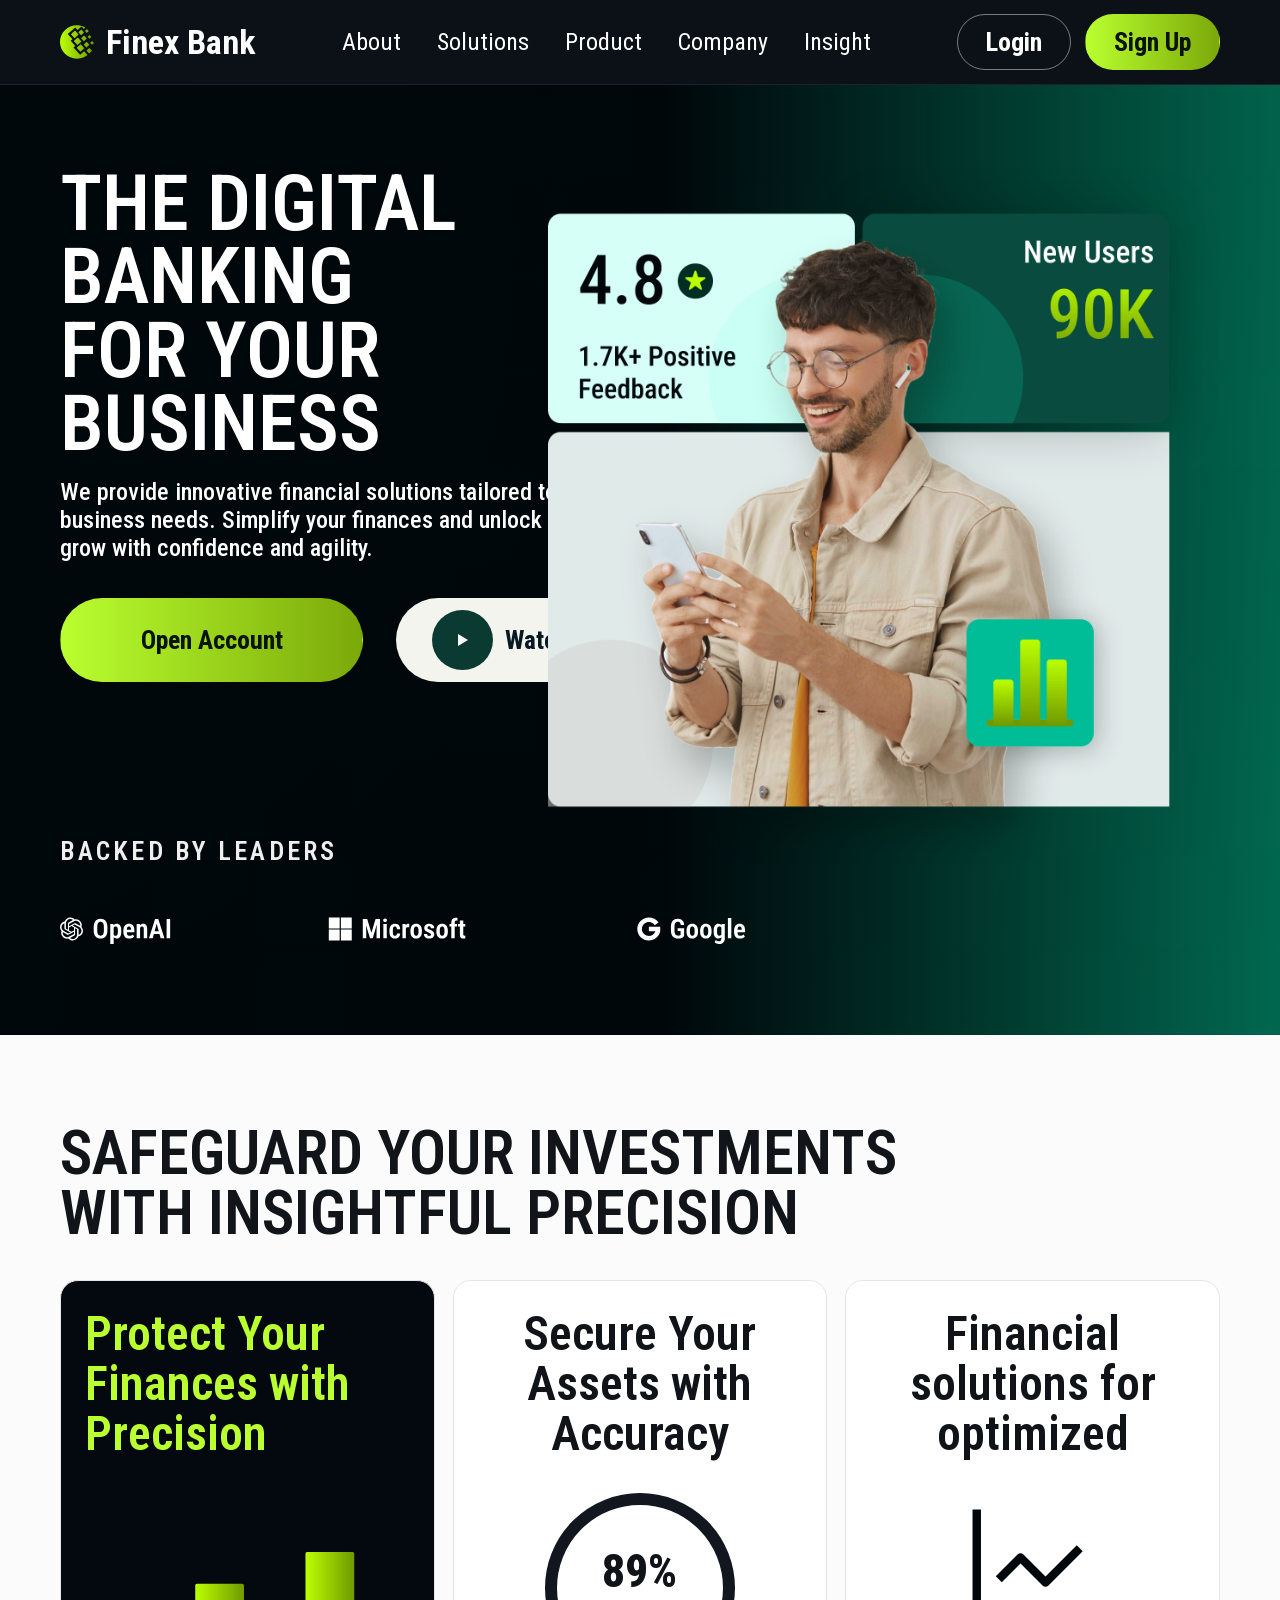
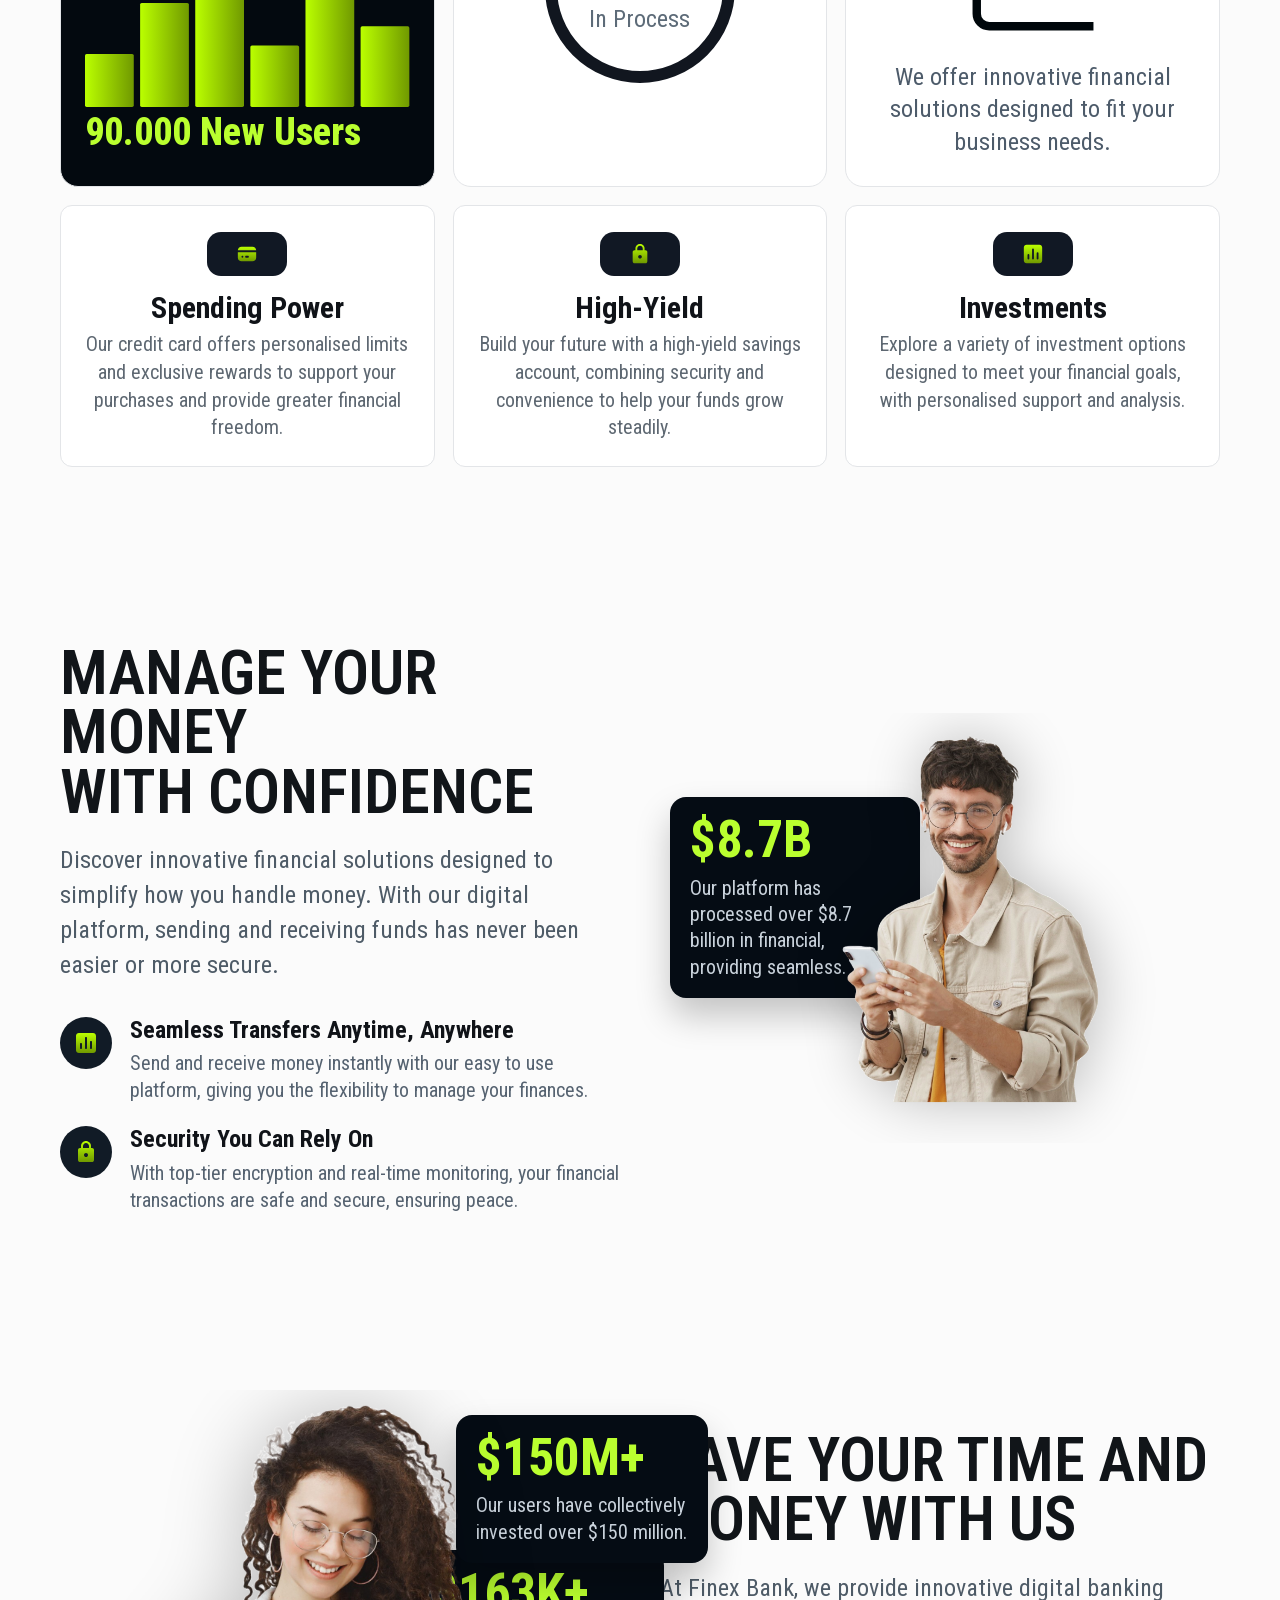
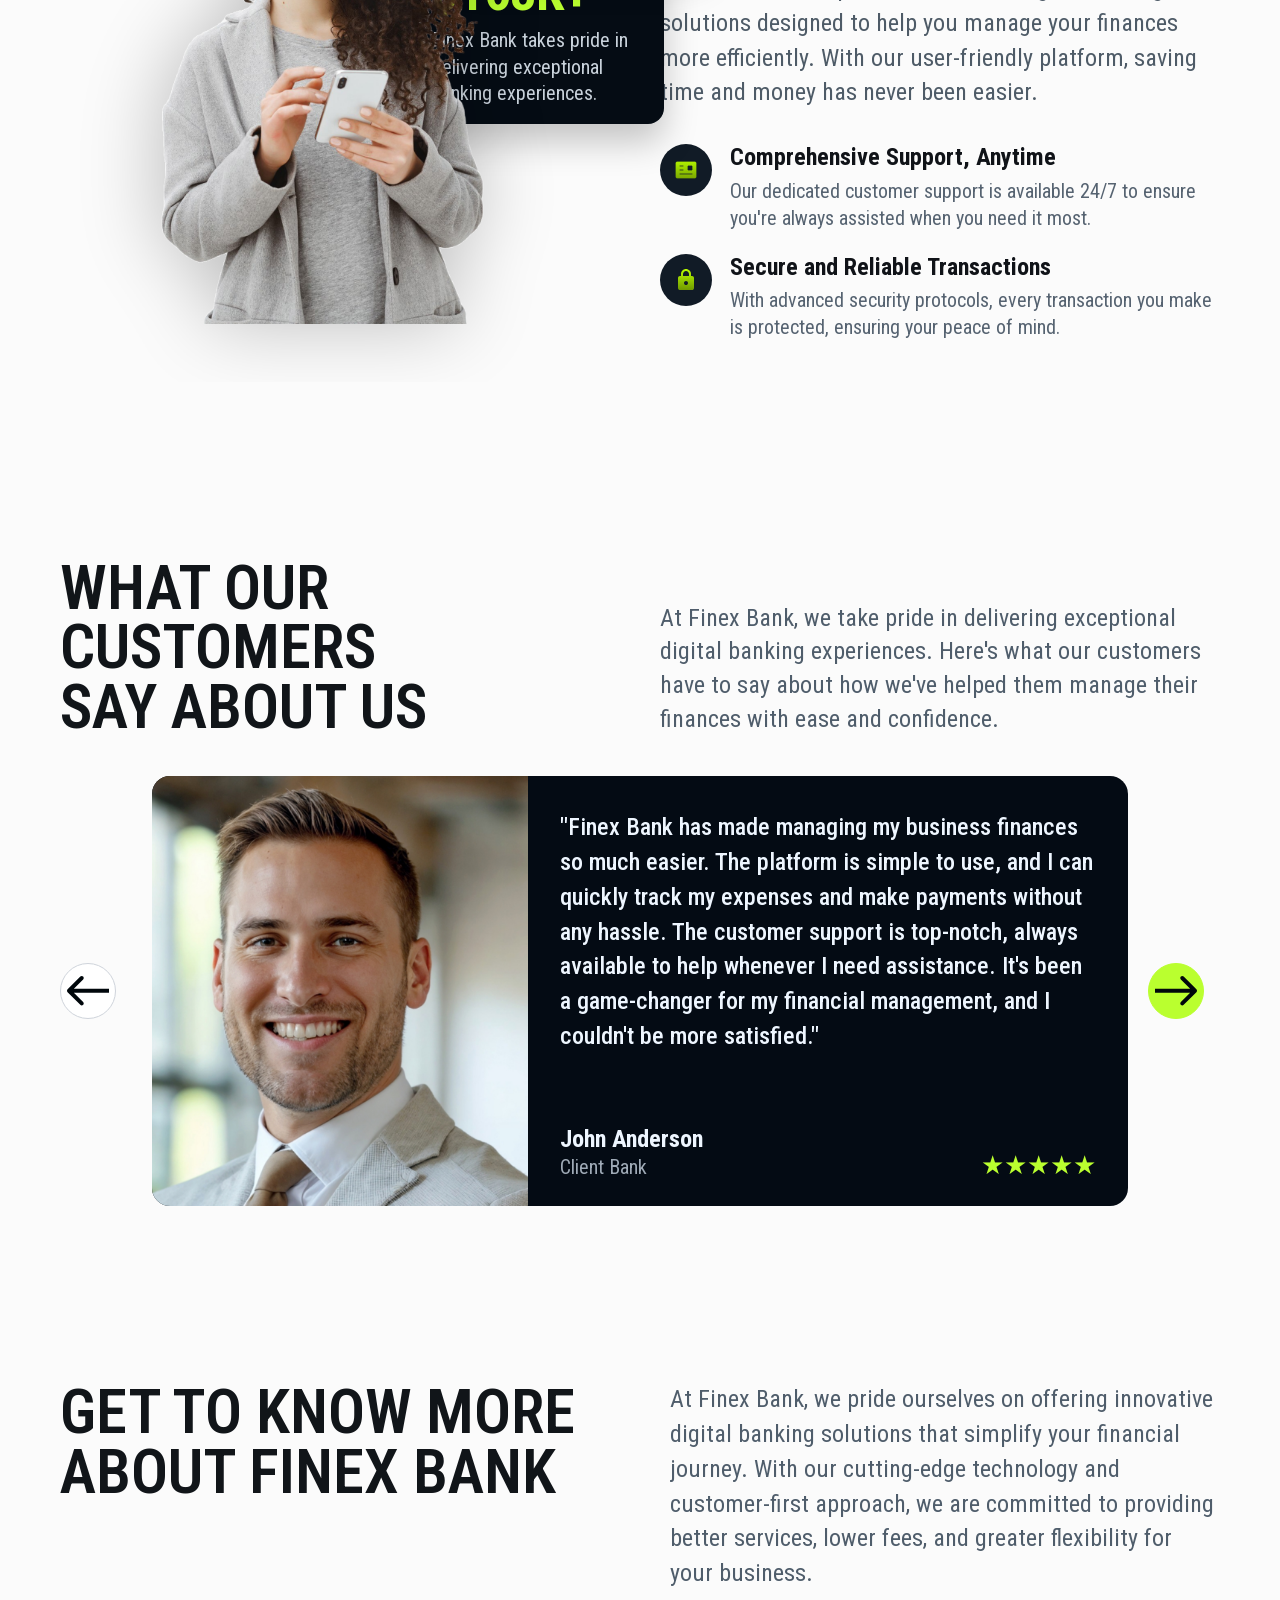
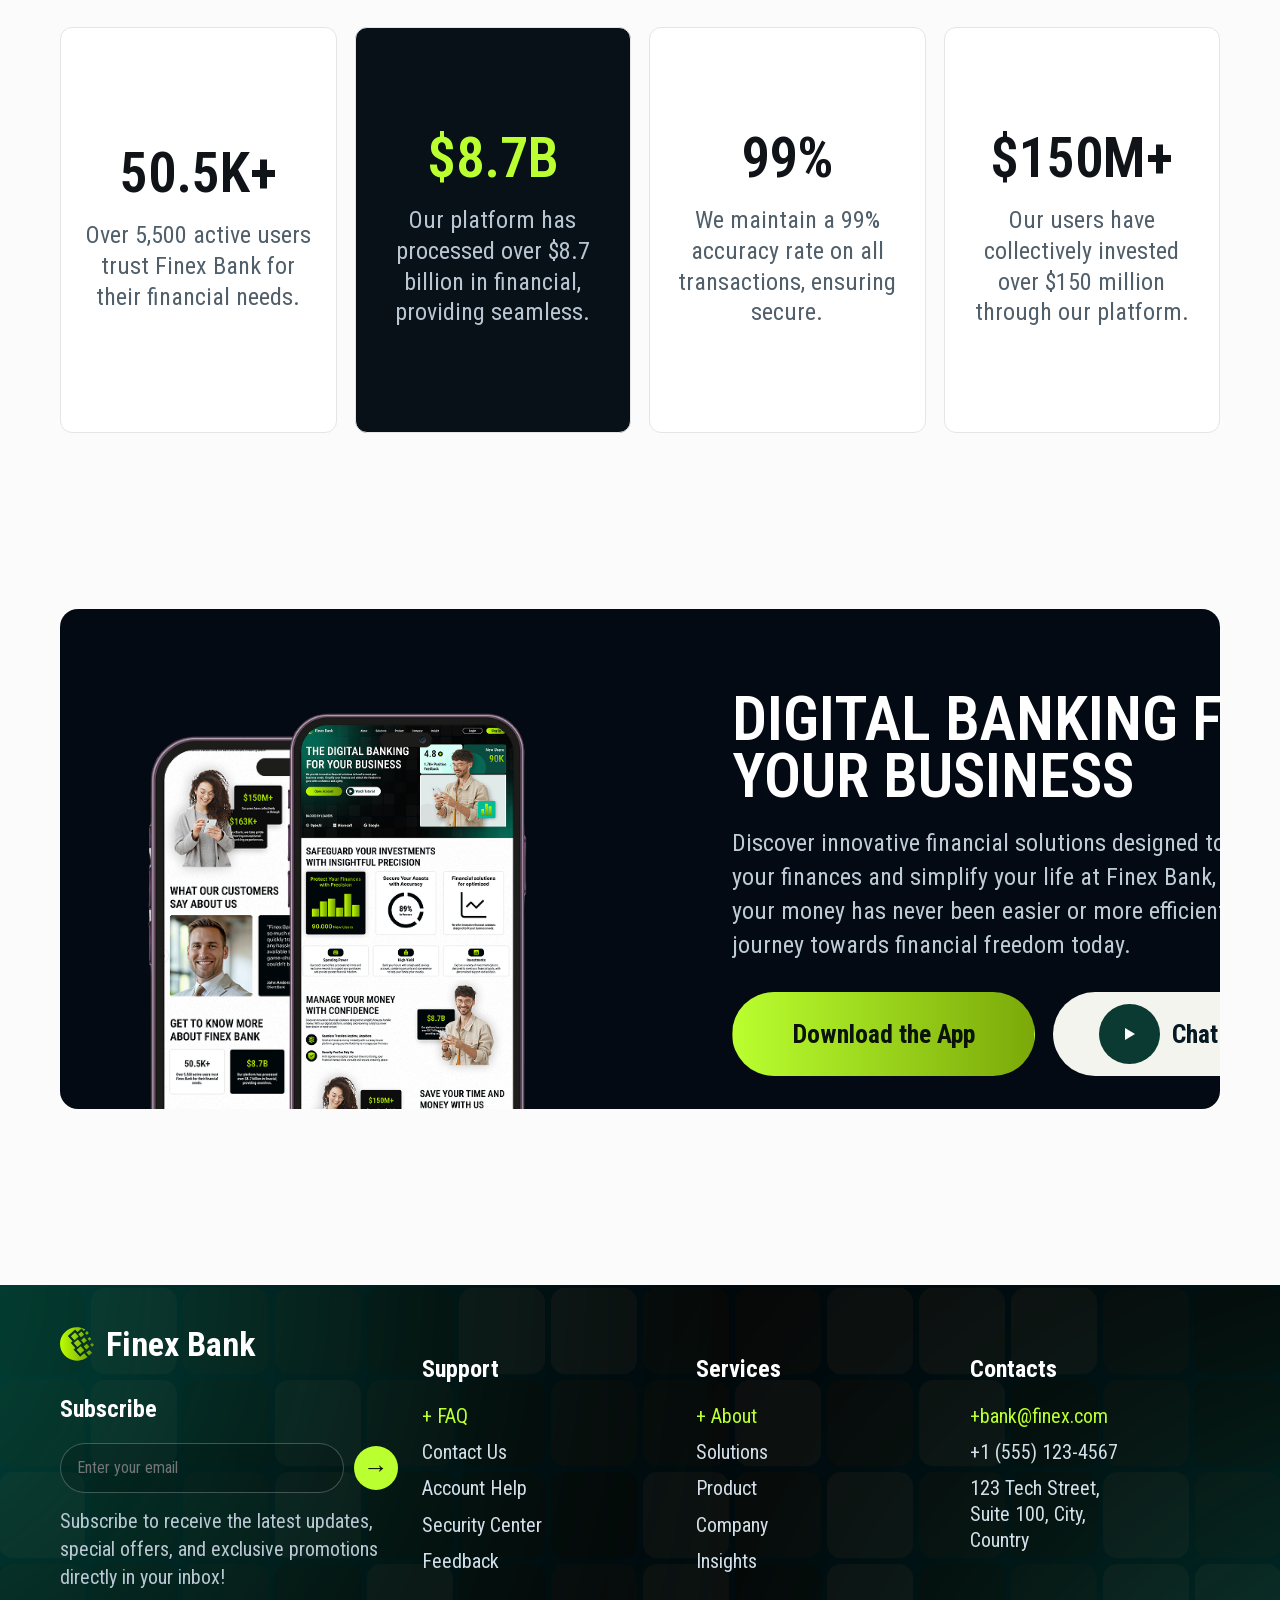
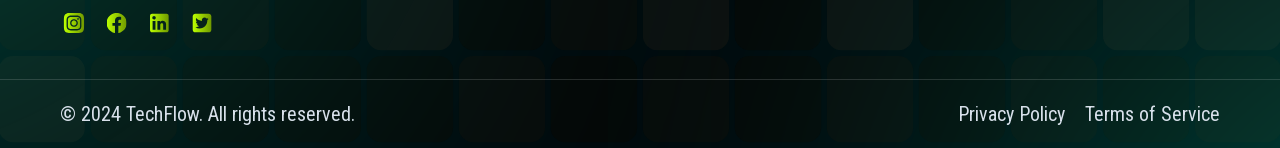
==== commit 6564fad4: "Update index.html" ====
--- a/1 Year/web/index.html
+++ b/1 Year/web/index.html
@@ -246,7 +246,9 @@
           </div>
 
           <div class="testimonial-carousel">
-            <button class="carousel-arrow arrow-prev" type="button" aria-label="Previous testimonial">&#8592;</button>
+            <button class="carousel-arrow arrow-prev" type="button" aria-label="Previous testimonial">
+              <img src="images/Arrow_left copy.svg" alt="Previous" />
+            </button>
 
             <article class="testimonial-card">
               <div class="testimonial-photo-wrap">
@@ -275,8 +277,9 @@
                 </div>
               </div>
             </article>
-
-            <button class="carousel-arrow arrow-next" type="button" aria-label="Next testimonial">&#8594;</button>
+            <button class="carousel-arrow arrow-next" type="button" aria-label="Next testimonial">
+              <img src="images/Arrow_right copy.svg" alt="Next" />
+            </button>
           </div>
         </div>
       </section>
@@ -418,7 +421,7 @@
     <div class="auth-modal" data-auth-modal="login" hidden>
       <div class="auth-modal__backdrop" data-auth-close></div>
       <div class="auth-modal__panel" role="dialog" aria-modal="true" aria-label="Login window">
-        <button class="auth-modal__close" type="button" aria-label="Close login window" data-auth-close">&#10005;</button>
+        <button class="auth-modal__close" type="button" aria-label="Close login window" data-auth-close>&#10005;</button>
 
         <h2 class="auth-modal__title">Welcome Back</h2>
         <p class="auth-modal__subtitle">Access your Finex account securely and manage your business finances.</p>
@@ -445,7 +448,7 @@
     <div class="auth-modal" data-auth-modal="signup" hidden>
       <div class="auth-modal__backdrop" data-auth-close></div>
       <div class="auth-modal__panel" role="dialog" aria-modal="true" aria-label="Sign up window">
-        <button class="auth-modal__close" type="button" aria-label="Close sign up window" data-auth-close">&#10005;</button>
+        <button class="auth-modal__close" type="button" aria-label="Close sign up window" data-auth-close>&#10005;</button>
 
         <h2 class="auth-modal__title">Create Account</h2>
         <p class="auth-modal__subtitle">Join Finex Bank and start managing your business finances in one place.</p>
--- a/1 Year/web/css/style.css
+++ b/1 Year/web/css/style.css
@@ -41,10 +41,8 @@
 }
 
 body {
-  min-width: 320px;
-  background-color: var(--light-bg);
-  background-image: radial-gradient(circle, rgba(0, 0, 0, 0.13) 0.7px, transparent 0.7px);
-  background-size: 15px 15px;
+  background-color: #fbfbfb;
+  background-image: none;
   color: var(--text-dark);
   font-family: "Roboto Condensed", sans-serif;
   line-height: 1.4;
@@ -285,7 +283,7 @@
 
 .auth-modal__subtitle {
   margin: 10px 0 0;
-  font-size: 13px;
+  font-size: 20px;
   color: #becbda;
   max-width: 380px;
 }
@@ -308,7 +306,7 @@
   background: rgba(255, 255, 255, 0.05);
   color: #ffffff;
   padding: 0 12px;
-  font-size: 14px;
+  font-size: 20px;
 }
 
 .auth-input:hover,
@@ -524,7 +522,7 @@
 .insight-card p {
   margin: 0;
   color: #4d5b6a;
-  font-size: 20px;
+  font-size: 24px;
   line-height: 1.35;
   text-align: center;
 }
@@ -564,7 +562,7 @@
 }
 
 .ring-label {
-  font-size: 20px;
+  font-size: 24px;
   color: #5d6b78;
 }
 
@@ -611,7 +609,7 @@
 
 .feat-item p {
   margin: 0;
-  font-size: 18px;
+  font-size: 20px;
   line-height: 1.38;
   color: #5e6872;
   text-align: center;
@@ -635,7 +633,7 @@
 .col-text > p,
 .manage-section-text {
   margin-top: 22px;
-  font-size: 22px;
+  font-size: 24px;
   line-height: 1.45;
   color: #4e5b67;
   max-width: 640px;
@@ -673,13 +671,13 @@
 
 .icon-list strong {
   display: block;
-  font-size: 22px;
+  font-size: 24px;
   line-height: 1.15;
 }
 
 .icon-list p {
   margin: 6px 0 0;
-  font-size: 18px;
+  font-size: 20px;
   line-height: 1.35;
   color: #566371;
   max-width: 570px;
@@ -736,7 +734,7 @@
 }
 
 .badge-left-bottom {
-  top: 45px;
+  top: 25px;
   left: 396px;
   width: 252px;
 }
@@ -758,7 +756,7 @@
 
 .badge-desc {
   margin: 10px 0 0;
-  font-size: 14px;
+  font-size: 20px;
   line-height: 1.32;
   color: #c9d2db;
 }
@@ -774,7 +772,7 @@
 .testimonial-intro p {
   margin: 0;
   color: #4f5d6b;
-  font-size: 22px;
+  font-size: 24px;
   line-height: 1.4;
   max-width: 560px;
 }
@@ -839,7 +837,7 @@
 
 .testimonial-body blockquote p {
   margin: 0;
-  font-size: 22px;
+  font-size: 24px;
   line-height: 1.45;
   font-weight: 500;
 }
@@ -864,7 +862,7 @@
 
 .testimonial-author span {
   color: #9faab6;
-  font-size: 18px;
+  font-size: 20px;
   line-height: 21px;
 }
 
@@ -884,7 +882,7 @@
 
 .about-head .col-text p {
   margin: 0;
-  font-size: 22px;
+  font-size: 24px;
   line-height: 1.45;
   color: #4f5d6b;
   max-width: 560px;
@@ -972,7 +970,7 @@
   margin: 22px 0 0;
   max-width: 620px;
   color: #bfccd8;
-  font-size: 22px;
+  font-size: 24px;
   line-height: 1.42;
 }
 
@@ -1035,7 +1033,7 @@
 .footer-col-title {
   margin: 26px 0 16px;
   color: #ffffff;
-  font-size: 22px;
+  font-size: 24px;
   font-weight: 700;
 }
 
@@ -1088,7 +1086,7 @@
 
 .subscribe-note {
   color: #b9c7d3;
-  font-size: 14px;
+  font-size: 20px;
   line-height: 1.4;
   margin: 14px 0 0;
   max-width: 380px;
@@ -1111,7 +1109,7 @@
 .footer-contact-col ul {
   color: #d4dee8;
   text-decoration: none;
-  font-size: 18px;
+  font-size: 20px;
   line-height: 1.3;
   transition: color 0.25s ease;
 }
@@ -1140,7 +1138,7 @@
 
 .footer-bottom-row p {
   margin: 0;
-  font-size: 14px;
+  font-size: 20px;
 }
 
 .footer-bottom-row nav {
@@ -1150,7 +1148,7 @@
 
 .footer-bottom-row a {
   text-decoration: none;
-  font-size: 13px;
+  font-size: 20px;
 }
 
 .footer-bottom-row a:hover,
@@ -1389,7 +1387,7 @@
 
   .feat-item h3,
   .icon-list strong {
-    font-size: 20px;
+    font-size: 24px;
   }
 
   .insight-card h3 {
@@ -1406,7 +1404,7 @@
   }
 
   .testimonial-body blockquote p {
-    font-size: 18px;
+    font-size: 20px;
   }
 
   .testimonial-footer {
